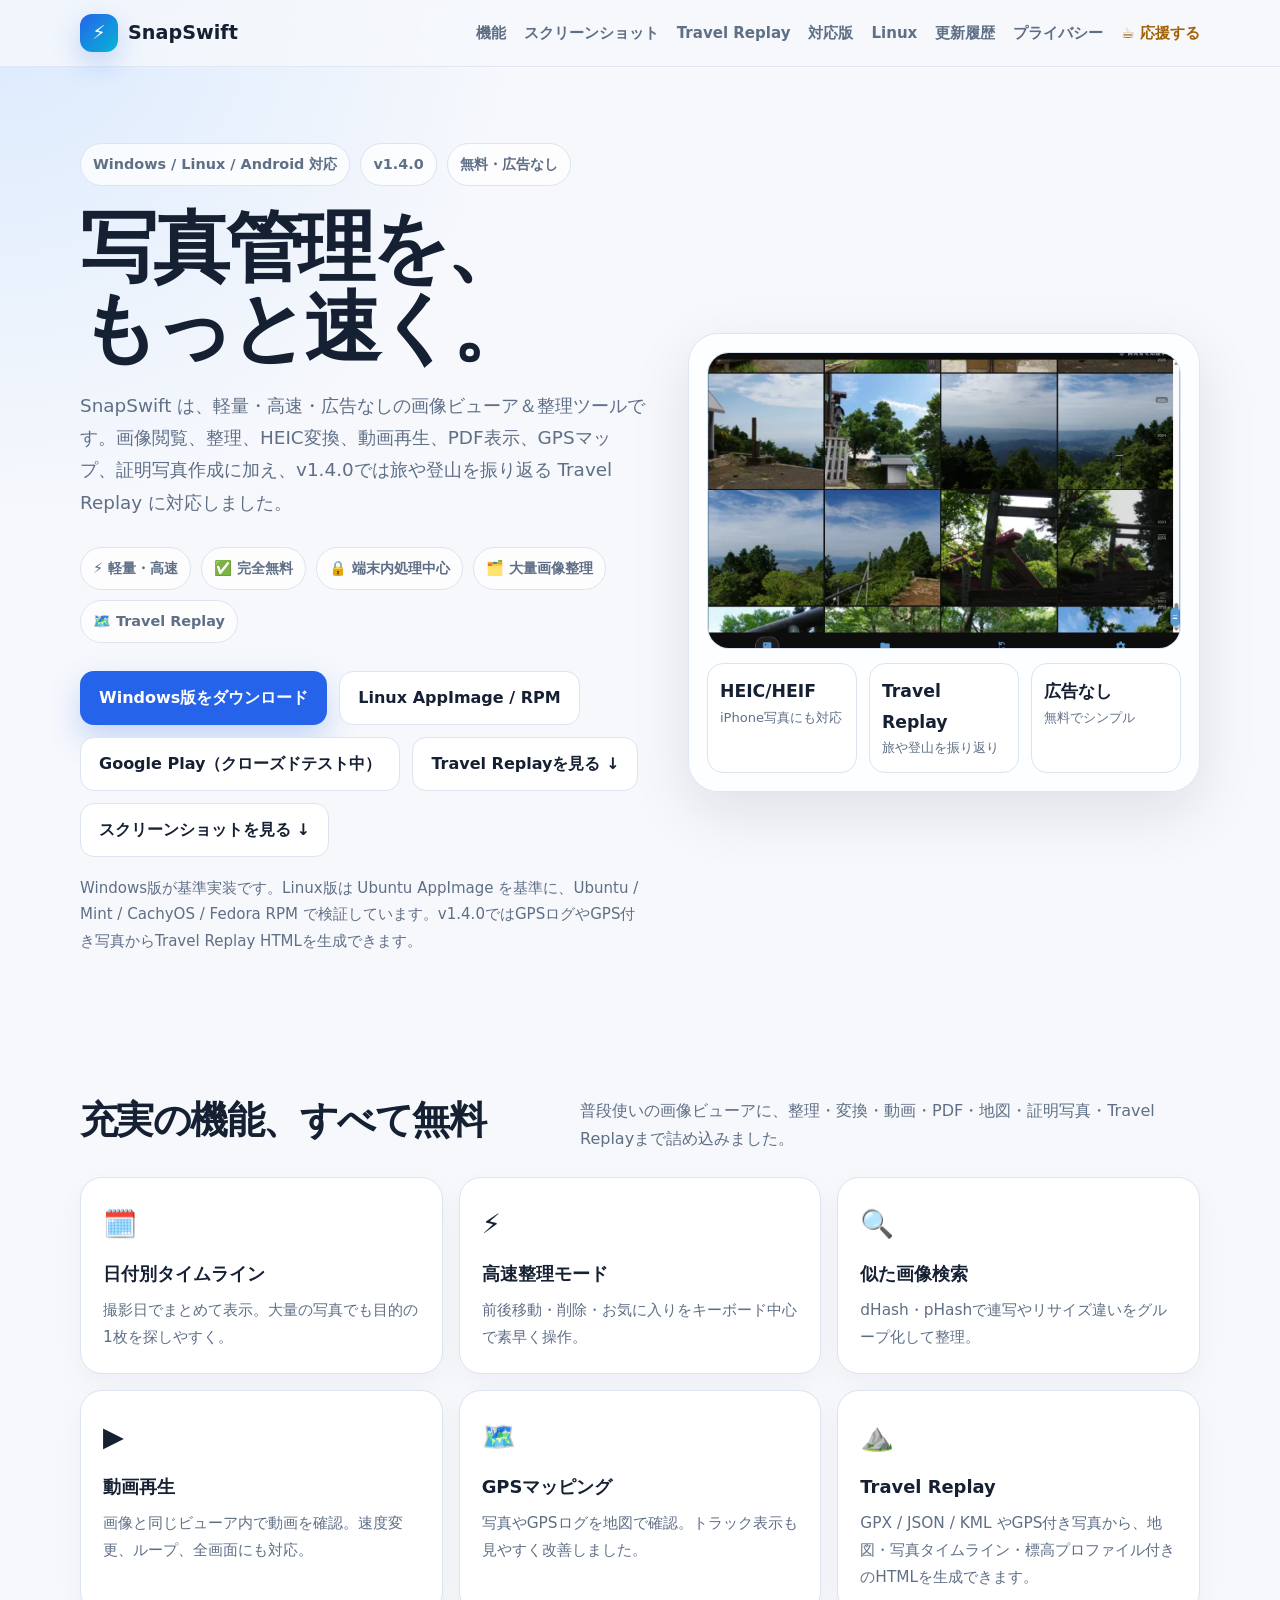
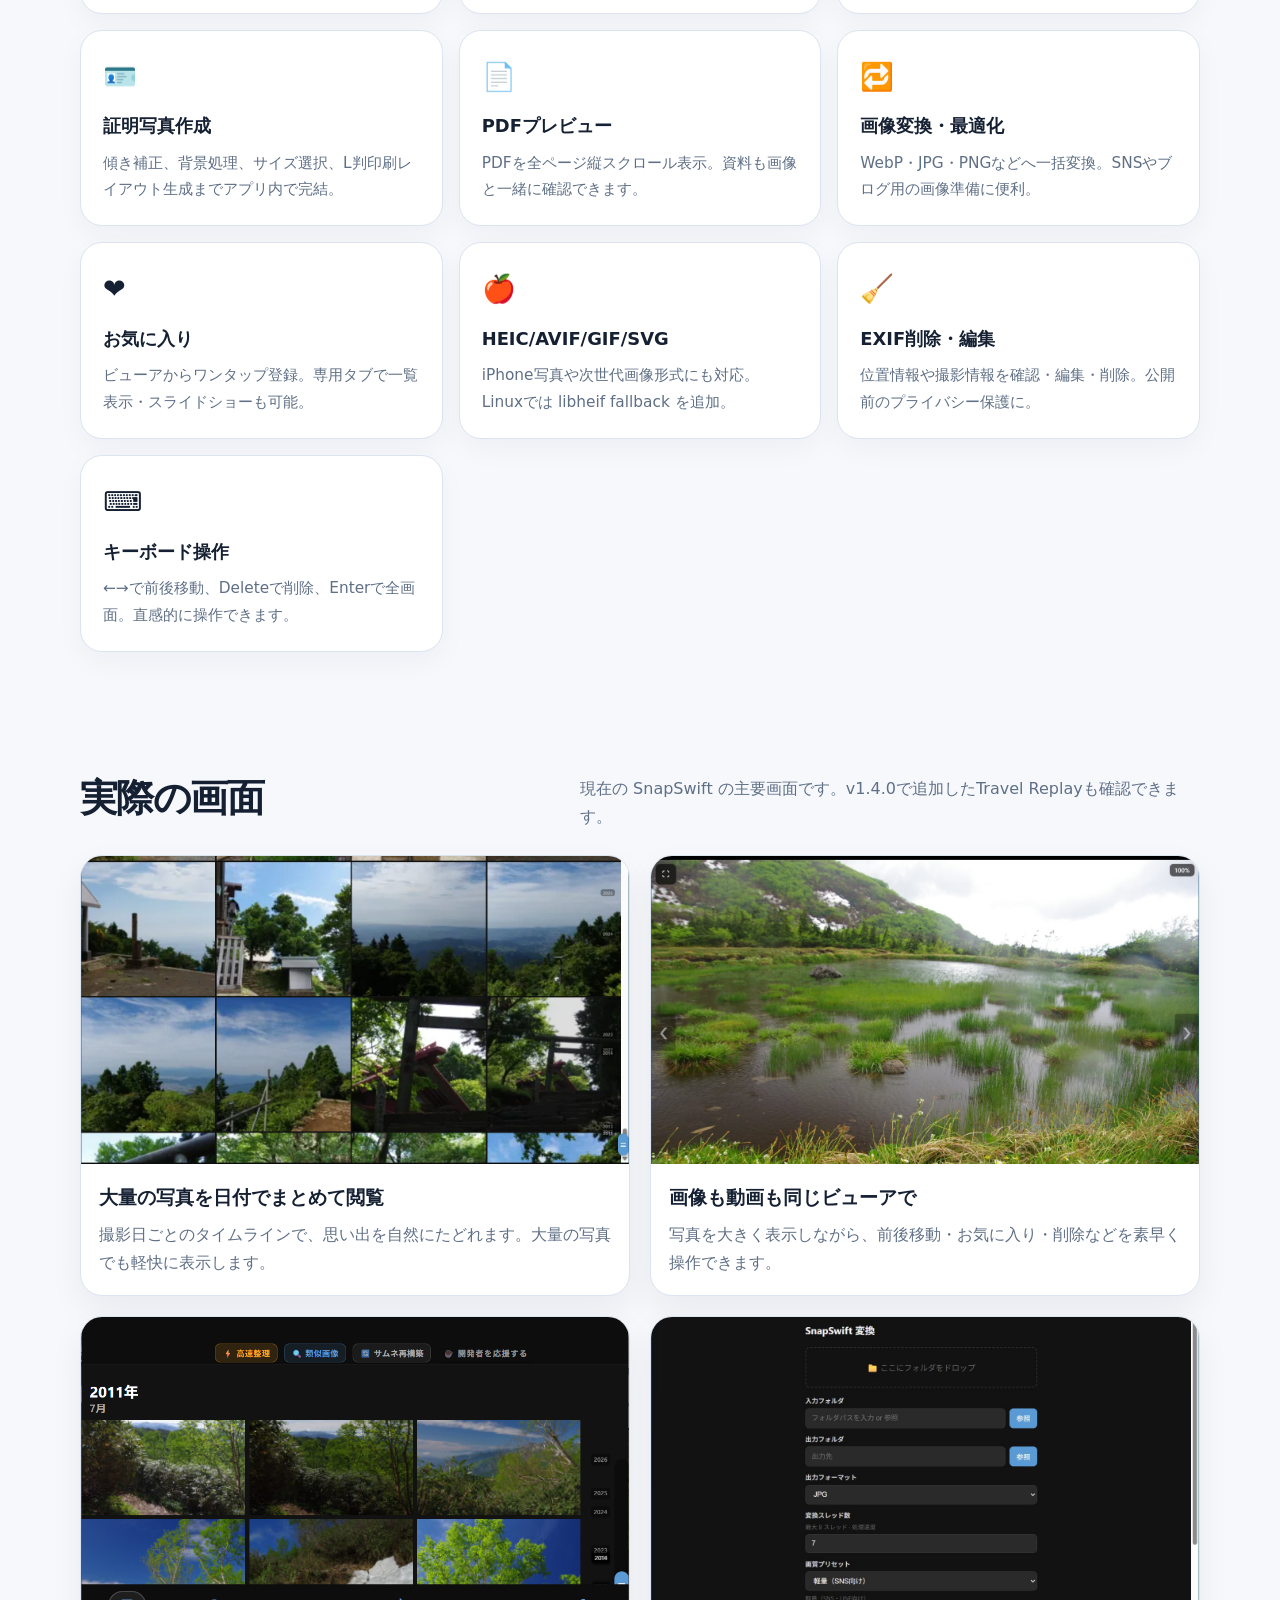
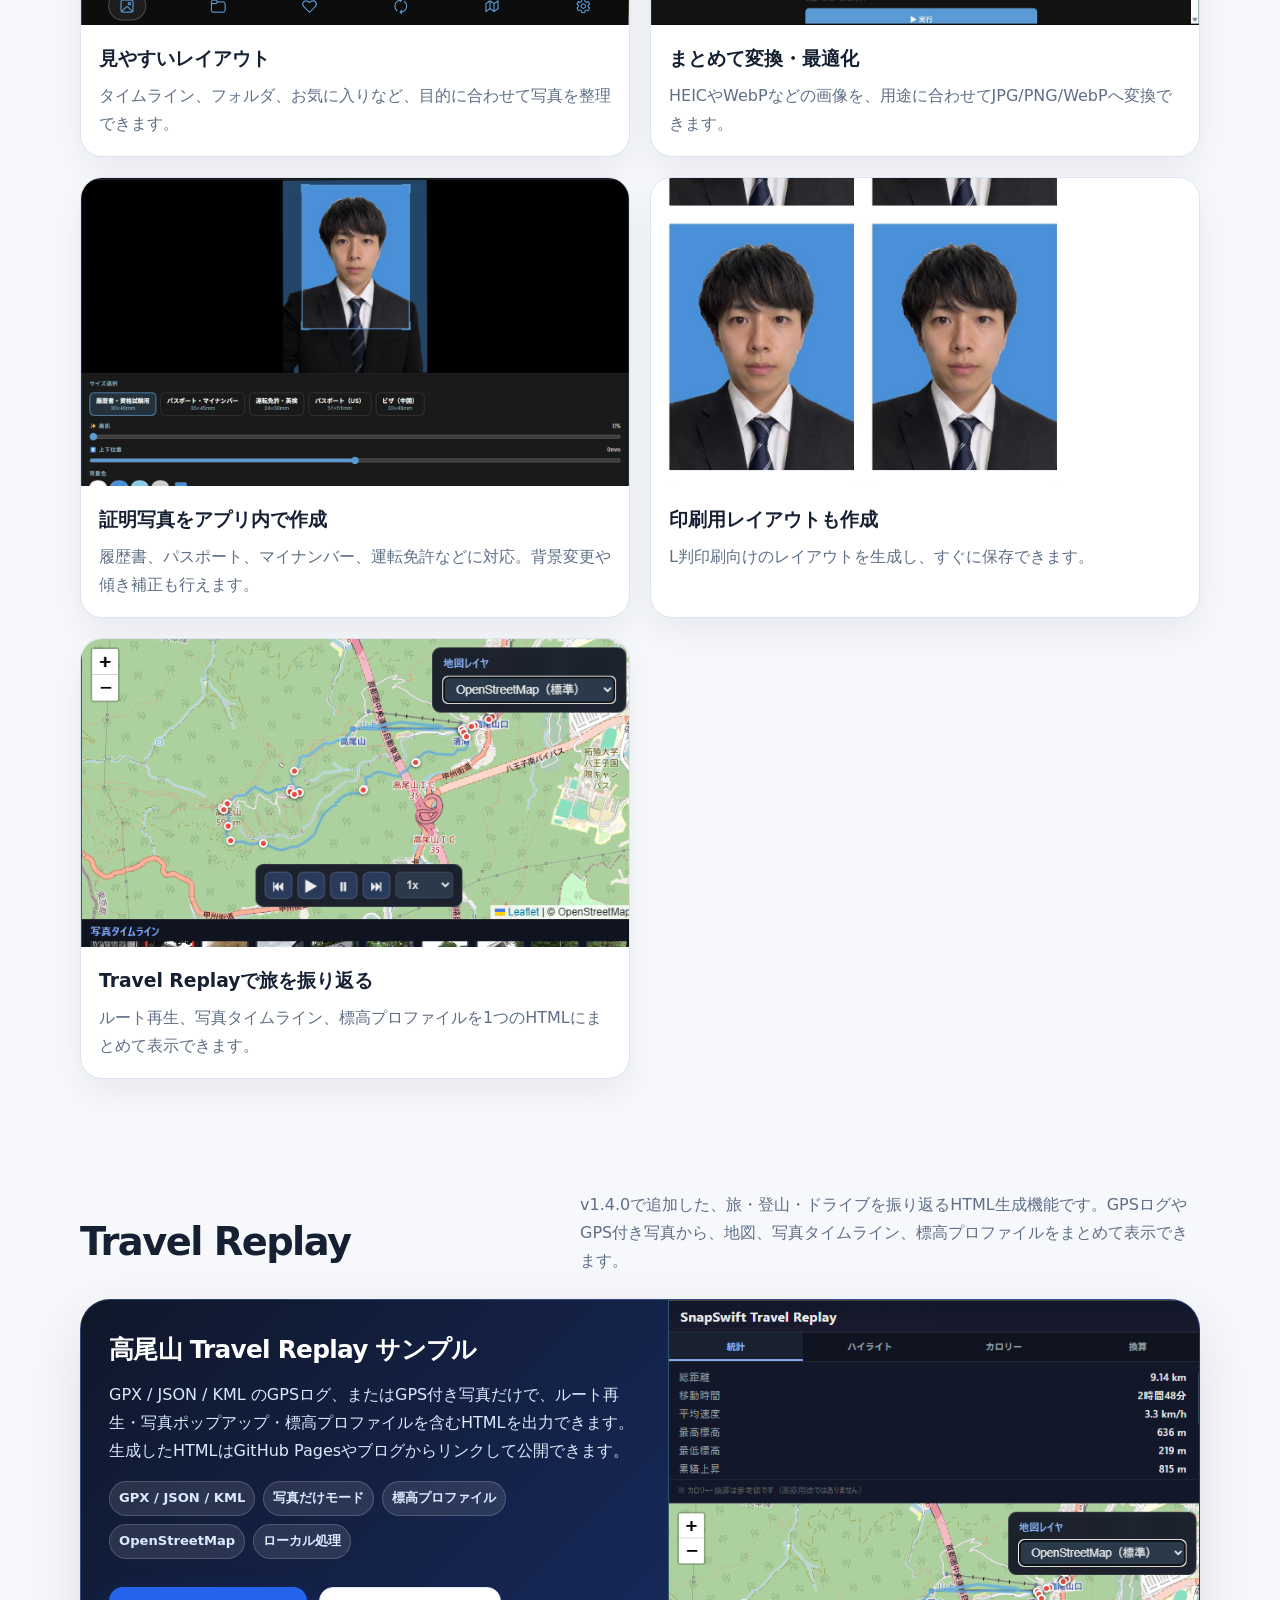
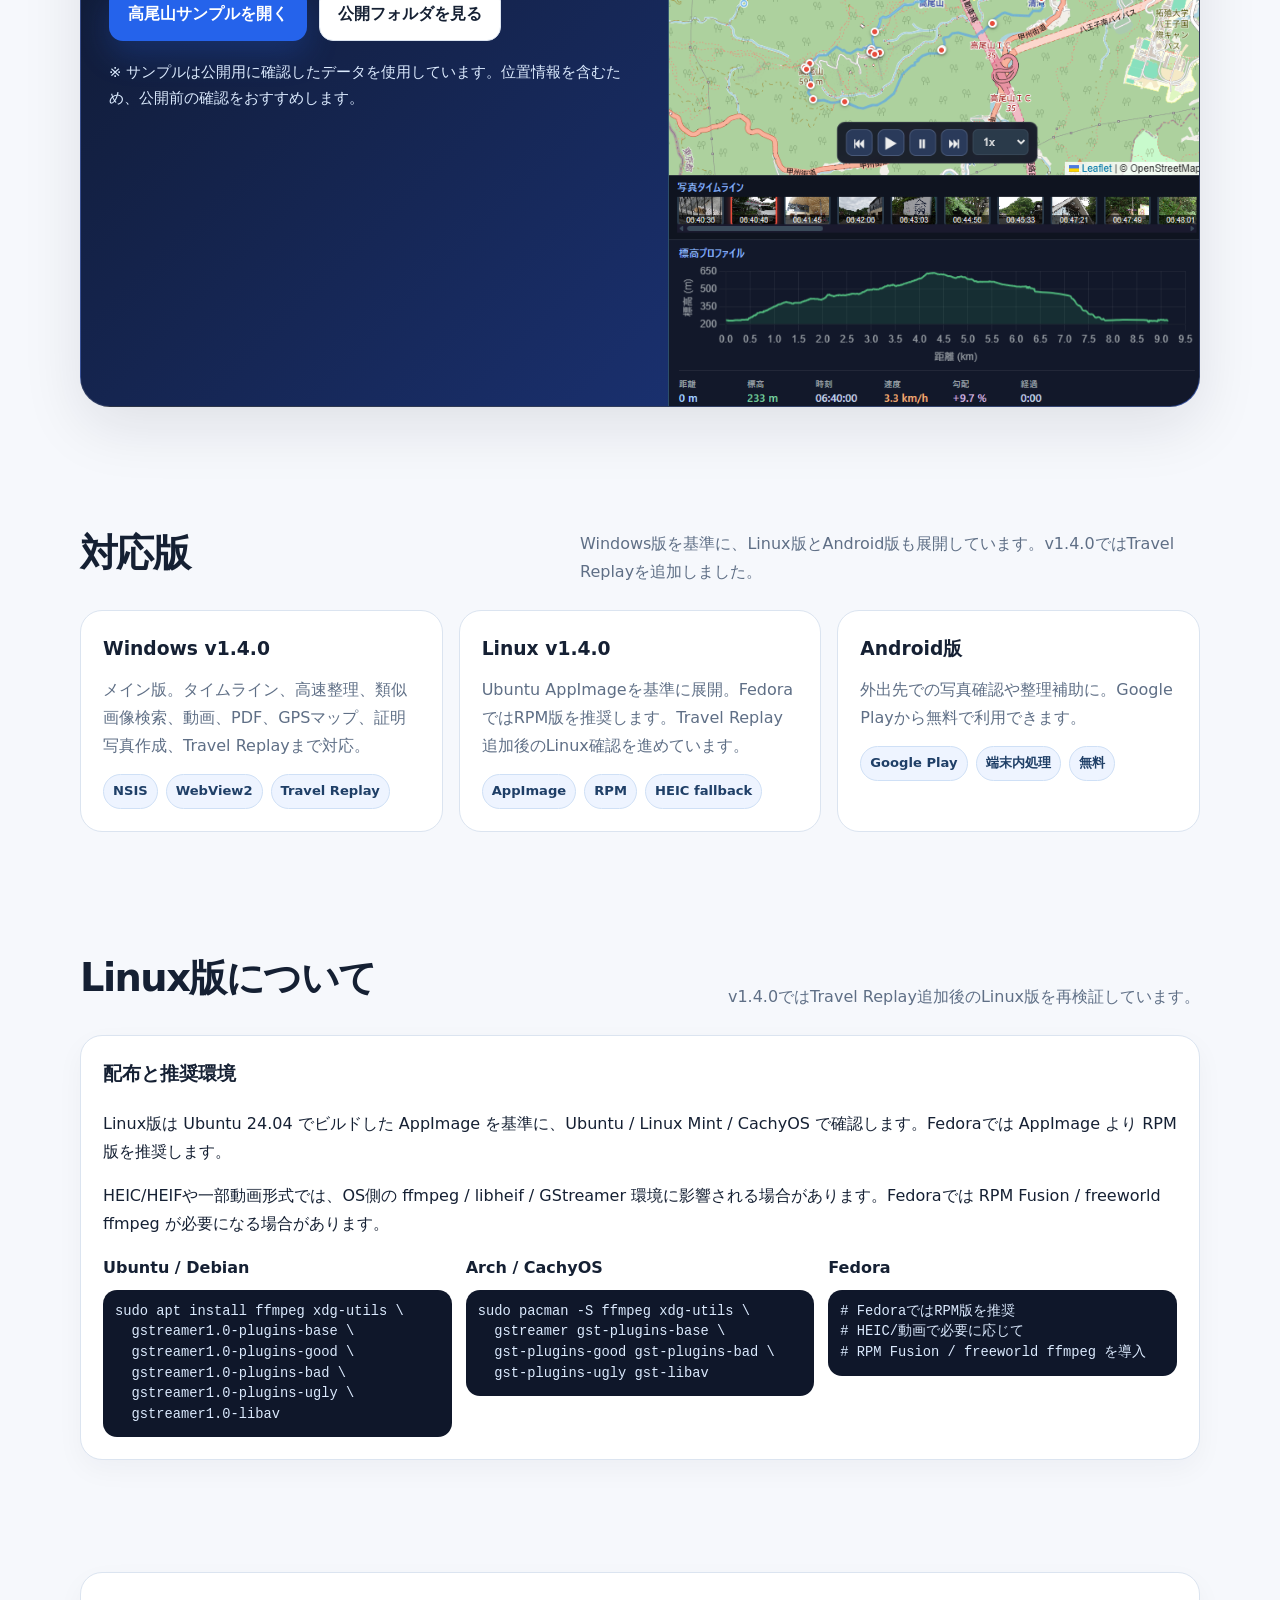
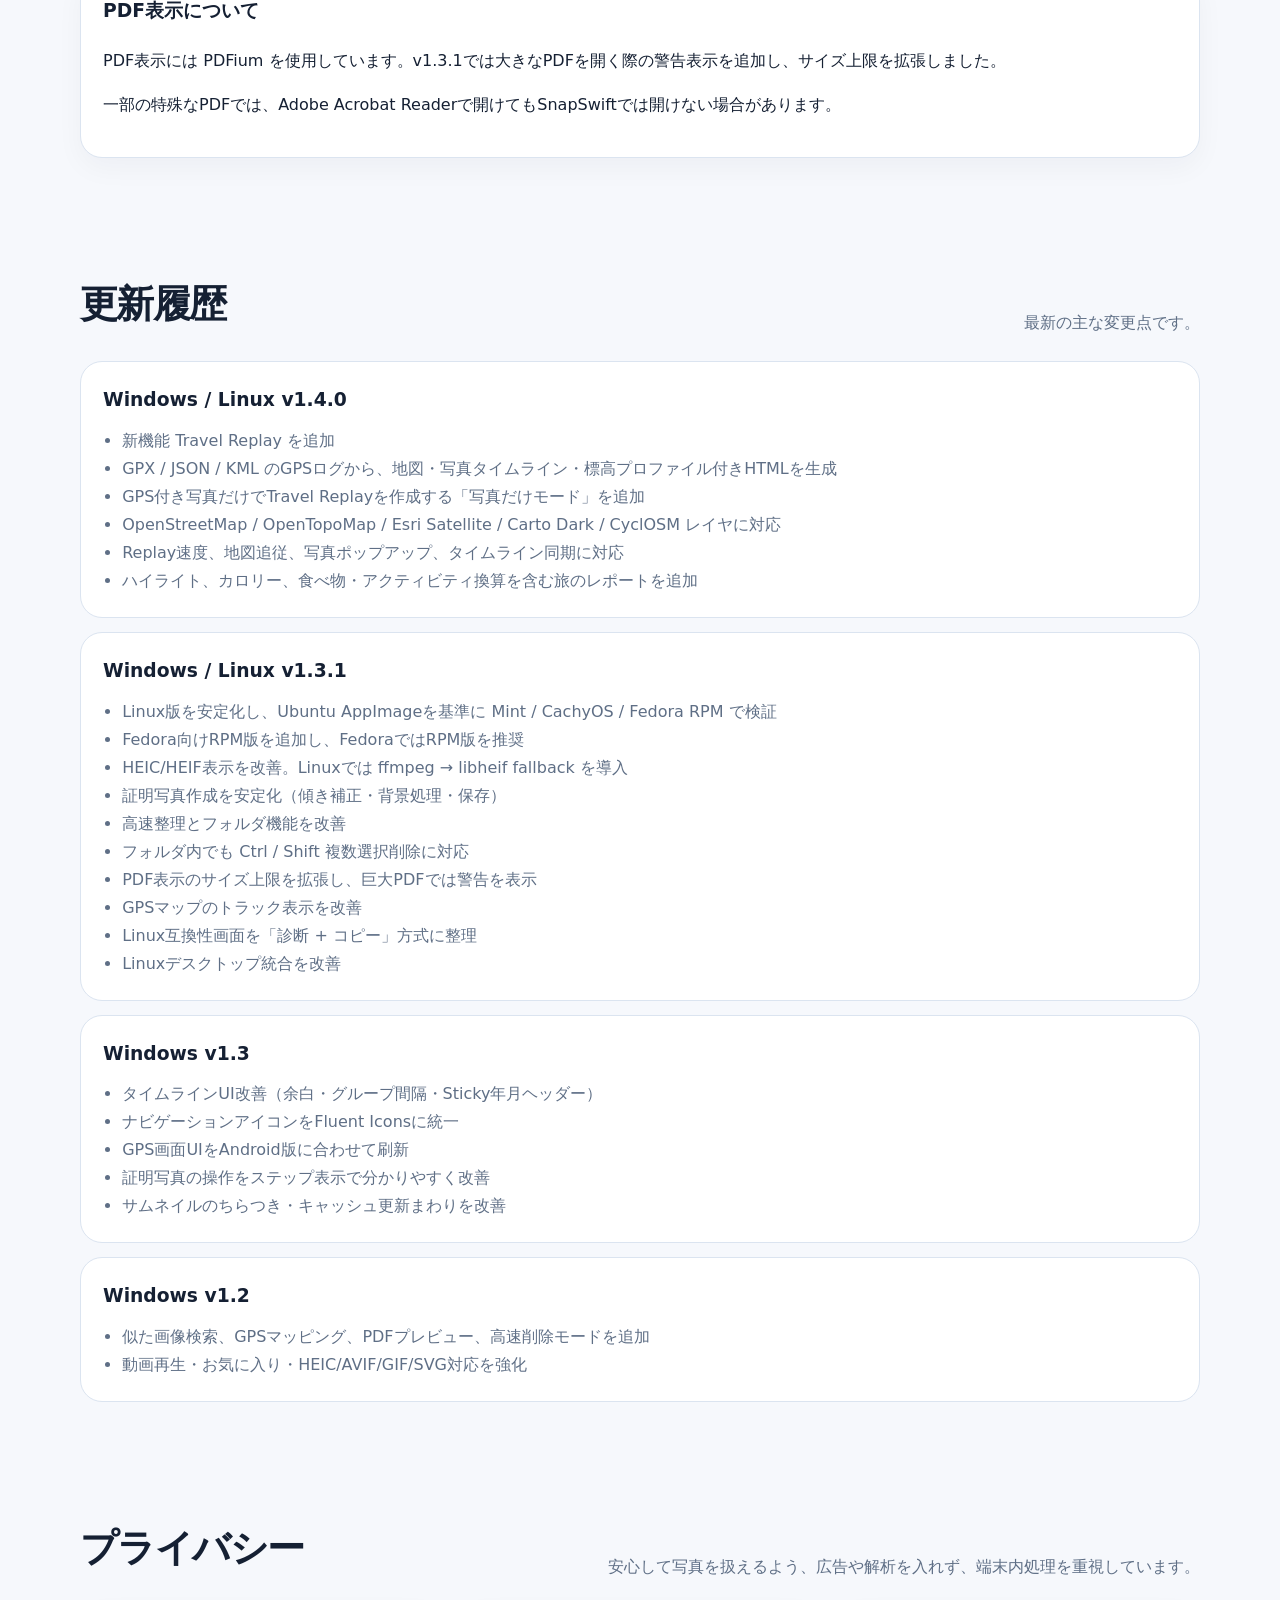
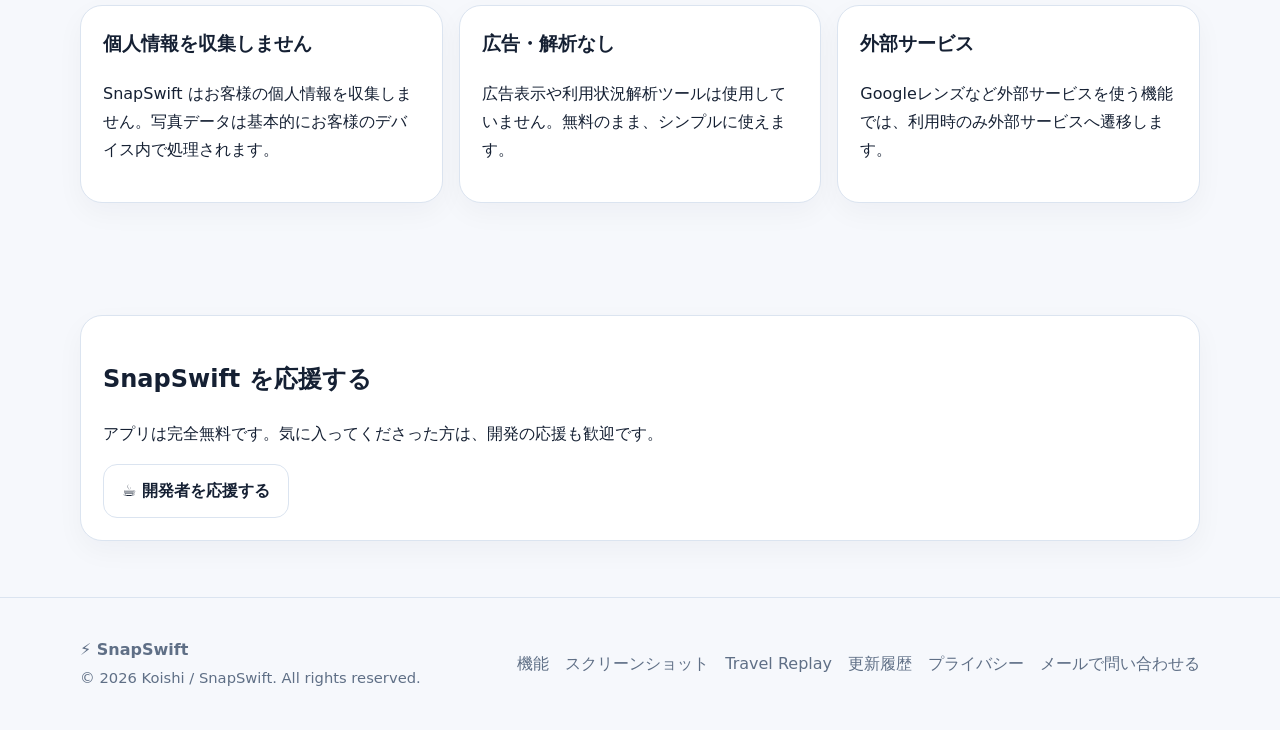
==== index.html @ 8dde64bb "Add files via upload" ====
<!doctype html>
<html lang="ja">
<head>
  <meta charset="utf-8" />
  <meta name="viewport" content="width=device-width, initial-scale=1" />
  <title>SnapSwift - 軽量・高速な画像ビューア＆整理ツール</title>
  <meta name="description" content="SnapSwift は、Windows / Linux / Android に対応した軽量・高速・広告なしの画像ビューア＆整理ツールです。大量写真整理、HEIC/HEIF、動画、PDF、GPSマップ、証明写真作成、Travel Replayに対応。" />
  <meta property="og:title" content="SnapSwift - 軽量・高速な画像ビューア＆整理ツール" />
  <meta property="og:description" content="Windows / Linux / Android 対応。軽量・高速・広告なし。大量写真整理、変換、動画、PDF、GPSマップ、証明写真作成、Travel Replayまで。" />
  <meta property="og:type" content="website" />
  <meta property="og:image" content="https://mttakao599.github.io/SnapSwift-site/ss_timeline.png" />
  <meta name="theme-color" content="#2563eb" />
  <style>
    :root {
      --bg: #f6f8fc;
      --surface: #ffffff;
      --surface-soft: #eef4ff;
      --text: #152033;
      --muted: #5f6f86;
      --line: #dbe4f0;
      --primary: #2563eb;
      --primary-dark: #1d4ed8;
      --accent: #06b6d4;
      --shadow: 0 20px 60px rgba(15, 23, 42, 0.10);
      --radius: 22px;
    }
    * { box-sizing: border-box; }
    html { scroll-behavior: smooth; }
    body {
      margin: 0;
      font-family: system-ui, -apple-system, BlinkMacSystemFont, "Segoe UI", "Noto Sans JP", sans-serif;
      background: radial-gradient(circle at top left, #dbeafe 0, transparent 32rem), var(--bg);
      color: var(--text);
      line-height: 1.75;
    }
    a { color: inherit; text-decoration: none; }
    img { max-width: 100%; display: block; }
    .container { width: min(1120px, calc(100% - 32px)); margin: 0 auto; }
    header {
      position: sticky;
      top: 0;
      z-index: 10;
      backdrop-filter: blur(14px);
      background: rgba(246, 248, 252, 0.82);
      border-bottom: 1px solid rgba(219, 228, 240, 0.8);
    }
    .nav {
      display: flex;
      align-items: center;
      justify-content: space-between;
      gap: 16px;
      padding: 14px 0;
    }
    .brand { display: flex; align-items: center; gap: 10px; font-weight: 800; font-size: 1.2rem; }
    .brand-mark {
      width: 38px; height: 38px; display: grid; place-items: center; border-radius: 12px;
      background: linear-gradient(135deg, var(--primary), var(--accent)); color: #fff;
      box-shadow: 0 10px 28px rgba(37, 99, 235, .25);
    }
    .nav-links { display: flex; align-items: center; gap: 18px; color: var(--muted); font-weight: 650; font-size: .94rem; }
    .nav-links a:hover { color: var(--primary); }
    .support-link { color: #a16207 !important; }
    .hero { padding: 76px 0 48px; }
    .hero-grid { display: grid; grid-template-columns: 1.05fr .95fr; gap: 42px; align-items: center; }
    .badge-row { display: flex; flex-wrap: wrap; gap: 10px; margin-bottom: 22px; }
    .badge {
      display: inline-flex; align-items: center; gap: 7px; padding: 8px 12px; border: 1px solid var(--line);
      border-radius: 999px; background: rgba(255,255,255,.75); color: var(--muted); font-weight: 700; font-size: .9rem;
    }
    h1 { font-size: clamp(2.45rem, 6vw, 5rem); line-height: 1.04; letter-spacing: -0.055em; margin: 0 0 22px; }
    .hero p { font-size: 1.15rem; color: var(--muted); margin: 0 0 28px; }
    .hero-cta { display: flex; flex-wrap: wrap; gap: 12px; margin: 28px 0 18px; }
    .btn {
      display: inline-flex; align-items: center; justify-content: center; gap: 8px; min-height: 46px; padding: 12px 18px;
      border-radius: 14px; font-weight: 800; border: 1px solid transparent; transition: .16s ease;
    }
    .btn-primary { background: var(--primary); color: #fff; box-shadow: 0 14px 32px rgba(37,99,235,.24); }
    .btn-primary:hover { background: var(--primary-dark); transform: translateY(-1px); }
    .btn-secondary { background: #fff; color: var(--text); border-color: var(--line); }
    .btn-secondary:hover { border-color: #b8c5d8; transform: translateY(-1px); }
    .hero-note { font-size: .94rem !important; color: var(--muted); }
    .hero-card {
      background: rgba(255,255,255,.78); border: 1px solid rgba(219,228,240,.9); border-radius: 30px; padding: 18px; box-shadow: var(--shadow);
    }
    .hero-shot { border-radius: 22px; overflow: hidden; background: #dbeafe; border: 1px solid var(--line); }
    .hero-shot img { width: 100%; aspect-ratio: 16 / 10; object-fit: cover; }
    .hero-stats { display: grid; grid-template-columns: repeat(3, 1fr); gap: 12px; margin-top: 14px; }
    .stat { background: #fff; border: 1px solid var(--line); border-radius: 16px; padding: 12px; }
    .stat strong { display: block; font-size: 1.08rem; }
    .stat span { display: block; font-size: .82rem; color: var(--muted); }
    section { padding: 56px 0; }
    .section-title { display: flex; align-items: end; justify-content: space-between; gap: 24px; margin-bottom: 24px; }
    .section-title h2 { font-size: clamp(1.8rem, 3vw, 2.7rem); letter-spacing: -0.04em; margin: 0; }
    .section-title p { max-width: 620px; margin: 0; color: var(--muted); }
    .feature-grid { display: grid; grid-template-columns: repeat(3, 1fr); gap: 16px; }
    .feature-card {
      background: var(--surface); border: 1px solid var(--line); border-radius: var(--radius); padding: 22px; box-shadow: 0 10px 28px rgba(15,23,42,.04);
    }
    .feature-card .icon { font-size: 1.7rem; margin-bottom: 10px; }
    .feature-card h3 { margin: 0 0 8px; font-size: 1.12rem; }
    .feature-card p { margin: 0; color: var(--muted); font-size: .96rem; }
    .screens { display: grid; grid-template-columns: repeat(2, 1fr); gap: 20px; }
    .screen-card { background: #fff; border: 1px solid var(--line); border-radius: var(--radius); overflow: hidden; box-shadow: 0 14px 34px rgba(15,23,42,.06); }
    .screen-card img { aspect-ratio: 16 / 9; object-fit: cover; background: #e5edf8; width: 100%; }
    .screen-body { padding: 18px; }
    .screen-body h3 { margin: 0 0 6px; }
    .screen-body p { margin: 0; color: var(--muted); }
    .travel-highlight {
      background: linear-gradient(135deg, #0f172a, #1e3a8a);
      color: #fff;
      border-radius: 30px;
      overflow: hidden;
      box-shadow: var(--shadow);
      border: 1px solid rgba(255,255,255,.12);
    }
    .travel-highlight-grid { display: grid; grid-template-columns: 1.05fr .95fr; gap: 0; align-items: stretch; }
    .travel-highlight-body { padding: 28px; }
    .travel-highlight h3 { margin: 0 0 10px; font-size: 1.55rem; letter-spacing: -.03em; }
    .travel-highlight p { color: #dbeafe; margin: 0 0 16px; }
    .travel-highlight .pill { color: #dbeafe; background: rgba(255,255,255,.10); border-color: rgba(255,255,255,.18); }
    .travel-highlight-shot img { width: 100%; height: 100%; min-height: 300px; object-fit: cover; }
    .platform-grid { display: grid; grid-template-columns: repeat(3, 1fr); gap: 16px; }
    .platform-card { background: #fff; border: 1px solid var(--line); border-radius: var(--radius); padding: 22px; }
    .platform-card h3 { margin: 0 0 10px; }
    .platform-card p { margin: 0 0 14px; color: var(--muted); }
    .pill-list { display: flex; flex-wrap: wrap; gap: 8px; }
    .pill { font-size: .82rem; font-weight: 750; color: #1f3f67; background: var(--surface-soft); border: 1px solid #cfe0f6; padding: 5px 9px; border-radius: 999px; }
    .linux-note, .privacy-box, .pdf-note {
      background: #fff; border: 1px solid var(--line); border-radius: var(--radius); padding: 22px; box-shadow: 0 10px 28px rgba(15,23,42,.04);
    }
    .linux-note h3, .privacy-box h3, .pdf-note h3 { margin-top: 0; }
    .code-grid { display: grid; grid-template-columns: repeat(3, 1fr); gap: 14px; margin-top: 16px; }
    pre { overflow: auto; margin: 8px 0 0; padding: 12px; border-radius: 14px; background: #0f172a; color: #dbeafe; font-size: .86rem; line-height: 1.5; }
    .timeline { display: grid; gap: 14px; }
    .release { background: #fff; border: 1px solid var(--line); border-radius: var(--radius); padding: 22px; }
    .release h3 { margin: 0 0 10px; }
    .release ul { margin: 0; padding-left: 1.2rem; color: var(--muted); }
    .privacy-grid { display: grid; grid-template-columns: repeat(3, 1fr); gap: 16px; }
    footer { padding: 38px 0; border-top: 1px solid var(--line); color: var(--muted); }
    .footer-inner { display: flex; justify-content: space-between; gap: 20px; align-items: center; flex-wrap: wrap; }
    .footer-links { display: flex; gap: 16px; flex-wrap: wrap; }
    .small { color: var(--muted); font-size: .92rem; }
    @media (max-width: 900px) {
      .hero-grid, .feature-grid, .platform-grid, .code-grid, .privacy-grid { grid-template-columns: 1fr; }
      .screens { grid-template-columns: 1fr; }
      .travel-highlight-grid { grid-template-columns: 1fr; }
      .section-title { display: block; }
      .nav-links { display: none; }
      .hero { padding-top: 48px; }
      .hero-stats { grid-template-columns: 1fr; }
    }
  </style>
</head>
<body>
  <header>
    <div class="container nav">
      <a class="brand" href="#top" aria-label="SnapSwift home"><span class="brand-mark">⚡</span><span>SnapSwift</span></a>
      <nav class="nav-links" aria-label="Main navigation">
        <a href="#features">機能</a>
        <a href="#screenshots">スクリーンショット</a>
        <a href="#travel-replay">Travel Replay</a>
        <a href="#platforms">対応版</a>
        <a href="#linux">Linux</a>
        <a href="#history">更新履歴</a>
        <a href="#privacy">プライバシー</a>
        <a class="support-link" href="https://ko-fi.com/snapswift" target="_blank" rel="noopener">☕ 応援する</a>
      </nav>
    </div>
  </header>

  <main id="top">
    <section class="hero">
      <div class="container hero-grid">
        <div>
          <div class="badge-row">
            <span class="badge">Windows / Linux / Android 対応</span>
            <span class="badge">v1.4.0</span>
            <span class="badge">無料・広告なし</span>
          </div>
          <h1>写真管理を、<br />もっと速く。</h1>
          <p>SnapSwift は、軽量・高速・広告なしの画像ビューア＆整理ツールです。画像閲覧、整理、HEIC変換、動画再生、PDF表示、GPSマップ、証明写真作成に加え、v1.4.0では旅や登山を振り返る Travel Replay に対応しました。</p>
          <div class="badge-row" aria-label="Key features">
            <span class="badge">⚡ 軽量・高速</span>
            <span class="badge">✅ 完全無料</span>
            <span class="badge">🔒 端末内処理中心</span>
            <span class="badge">🗂️ 大量画像整理</span>
            <span class="badge">🗺️ Travel Replay</span>
          </div>
          <div class="hero-cta">
            <a class="btn btn-primary" href="https://github.com/MtTakao599/SnapSwift-site/releases" target="_blank" rel="noopener">Windows版をダウンロード</a>
            <a class="btn btn-secondary" href="https://github.com/MtTakao599/SnapSwift-site/releases" target="_blank" rel="noopener">Linux AppImage / RPM</a>
            <a class="btn btn-secondary" href="https://play.google.com/store/apps/details?id=com.snapswift.android" target="_blank" rel="noopener">Google Play（クローズドテスト中）</a>
            <a class="btn btn-secondary" href="#travel-replay">Travel Replayを見る ↓</a>
            <a class="btn btn-secondary" href="#screenshots">スクリーンショットを見る ↓</a>
          </div>
          <p class="hero-note">Windows版が基準実装です。Linux版は Ubuntu AppImage を基準に、Ubuntu / Mint / CachyOS / Fedora RPM で検証しています。v1.4.0ではGPSログやGPS付き写真からTravel Replay HTMLを生成できます。</p>
        </div>
        <div class="hero-card">
          <div class="hero-shot"><img src="https://mttakao599.github.io/SnapSwift-site/ss_timeline.png" alt="SnapSwift タイムライン画面" /></div>
          <div class="hero-stats">
            <div class="stat"><strong>HEIC/HEIF</strong><span>iPhone写真にも対応</span></div>
            <div class="stat"><strong>Travel Replay</strong><span>旅や登山を振り返り</span></div>
            <div class="stat"><strong>広告なし</strong><span>無料でシンプル</span></div>
          </div>
        </div>
      </div>
    </section>

    <section id="features">
      <div class="container">
        <div class="section-title">
          <h2>充実の機能、すべて無料</h2>
          <p>普段使いの画像ビューアに、整理・変換・動画・PDF・地図・証明写真・Travel Replayまで詰め込みました。</p>
        </div>
        <div class="feature-grid">
          <article class="feature-card"><div class="icon">🗓️</div><h3>日付別タイムライン</h3><p>撮影日でまとめて表示。大量の写真でも目的の1枚を探しやすく。</p></article>
          <article class="feature-card"><div class="icon">⚡</div><h3>高速整理モード</h3><p>前後移動・削除・お気に入りをキーボード中心で素早く操作。</p></article>
          <article class="feature-card"><div class="icon">🔍</div><h3>似た画像検索</h3><p>dHash・pHashで連写やリサイズ違いをグループ化して整理。</p></article>
          <article class="feature-card"><div class="icon">▶️</div><h3>動画再生</h3><p>画像と同じビューア内で動画を確認。速度変更、ループ、全画面にも対応。</p></article>
                    <article class="feature-card"><div class="icon">🗺️</div><h3>GPSマッピング</h3><p>写真やGPSログを地図で確認。トラック表示も見やすく改善しました。</p></article>
          <article class="feature-card"><div class="icon">⛰️</div><h3>Travel Replay</h3><p>GPX / JSON / KML やGPS付き写真から、地図・写真タイムライン・標高プロファイル付きのHTMLを生成できます。</p></article>
          <article class="feature-card"><div class="icon">🪪</div><h3>証明写真作成</h3><p>傾き補正、背景処理、サイズ選択、L判印刷レイアウト生成までアプリ内で完結。</p></article>
          <article class="feature-card"><div class="icon">📄</div><h3>PDFプレビュー</h3><p>PDFを全ページ縦スクロール表示。資料も画像と一緒に確認できます。</p></article>
          <article class="feature-card"><div class="icon">🔁</div><h3>画像変換・最適化</h3><p>WebP・JPG・PNGなどへ一括変換。SNSやブログ用の画像準備に便利。</p></article>
          <article class="feature-card"><div class="icon">❤️</div><h3>お気に入り</h3><p>ビューアからワンタップ登録。専用タブで一覧表示・スライドショーも可能。</p></article>
          <article class="feature-card"><div class="icon">🍎</div><h3>HEIC/AVIF/GIF/SVG</h3><p>iPhone写真や次世代画像形式にも対応。Linuxでは libheif fallback を追加。</p></article>
          <article class="feature-card"><div class="icon">🧹</div><h3>EXIF削除・編集</h3><p>位置情報や撮影情報を確認・編集・削除。公開前のプライバシー保護に。</p></article>
          <article class="feature-card"><div class="icon">⌨️</div><h3>キーボード操作</h3><p>←→で前後移動、Deleteで削除、Enterで全画面。直感的に操作できます。</p></article>
        </div>
      </div>
    </section>

    <section id="screenshots">
      <div class="container">
        <div class="section-title">
          <h2>実際の画面</h2>
          <p>現在の SnapSwift の主要画面です。v1.4.0で追加したTravel Replayも確認できます。</p>
        </div>
        <div class="screens">
          <article class="screen-card"><img src="https://mttakao599.github.io/SnapSwift-site/ss_timeline.png" alt="タイムライン画面" /><div class="screen-body"><h3>大量の写真を日付でまとめて閲覧</h3><p>撮影日ごとのタイムラインで、思い出を自然にたどれます。大量の写真でも軽快に表示します。</p></div></article>
          <article class="screen-card"><img src="https://mttakao599.github.io/SnapSwift-site/ss_viewer.png" alt="ビューア画面" /><div class="screen-body"><h3>画像も動画も同じビューアで</h3><p>写真を大きく表示しながら、前後移動・お気に入り・削除などを素早く操作できます。</p></div></article>
          <article class="screen-card"><img src="https://mttakao599.github.io/SnapSwift-site/ss_menu.png" alt="レイアウト画面" /><div class="screen-body"><h3>見やすいレイアウト</h3><p>タイムライン、フォルダ、お気に入りなど、目的に合わせて写真を整理できます。</p></div></article>
          <article class="screen-card"><img src="https://mttakao599.github.io/SnapSwift-site/ss_convert.png" alt="画像変換画面" /><div class="screen-body"><h3>まとめて変換・最適化</h3><p>HEICやWebPなどの画像を、用途に合わせてJPG/PNG/WebPへ変換できます。</p></div></article>
          <article class="screen-card"><img src="https://mttakao599.github.io/SnapSwift-site/ss_idphoto.png" alt="証明写真作成画面" /><div class="screen-body"><h3>証明写真をアプリ内で作成</h3><p>履歴書、パスポート、マイナンバー、運転免許などに対応。背景変更や傾き補正も行えます。</p></div></article>
          <article class="screen-card"><img src="https://mttakao599.github.io/SnapSwift-site/ss_layout.png" alt="証明写真完成画面" /><div class="screen-body"><h3>印刷用レイアウトも作成</h3><p>L判印刷向けのレイアウトを生成し、すぐに保存できます。</p></div></article>
          <article class="screen-card"><img src="https://mttakao599.github.io/SnapSwift-site/travel/takao-20260605/FC2Takao20260605.png" alt="Travel Replay画面" /><div class="screen-body"><h3>Travel Replayで旅を振り返る</h3><p>ルート再生、写真タイムライン、標高プロファイルを1つのHTMLにまとめて表示できます。</p></div></article>
        </div>
      </div>
    </section>



    <section id="travel-replay">
      <div class="container">
        <div class="section-title">
          <h2>Travel Replay</h2>
          <p>v1.4.0で追加した、旅・登山・ドライブを振り返るHTML生成機能です。GPSログやGPS付き写真から、地図、写真タイムライン、標高プロファイルをまとめて表示できます。</p>
        </div>
        <div class="travel-highlight">
          <div class="travel-highlight-grid">
            <div class="travel-highlight-body">
              <h3>高尾山 Travel Replay サンプル</h3>
              <p>GPX / JSON / KML のGPSログ、またはGPS付き写真だけで、ルート再生・写真ポップアップ・標高プロファイルを含むHTMLを出力できます。生成したHTMLはGitHub Pagesやブログからリンクして公開できます。</p>
              <div class="pill-list">
                <span class="pill">GPX / JSON / KML</span>
                <span class="pill">写真だけモード</span>
                <span class="pill">標高プロファイル</span>
                <span class="pill">OpenStreetMap</span>
                <span class="pill">ローカル処理</span>
              </div>
              <div class="hero-cta">
                <a class="btn btn-primary" href="https://mttakao599.github.io/SnapSwift-site/travel/takao-20260605/takao_travel_replay.html" target="_blank" rel="noopener">高尾山サンプルを開く</a>
                <a class="btn btn-secondary" href="https://mttakao599.github.io/SnapSwift-site/travel/takao-20260605/" target="_blank" rel="noopener">公開フォルダを見る</a>
              </div>
              <p class="small">※ サンプルは公開用に確認したデータを使用しています。位置情報を含むため、公開前の確認をおすすめします。</p>
            </div>
            <a class="travel-highlight-shot" href="https://mttakao599.github.io/SnapSwift-site/travel/takao-20260605/takao_travel_replay.html" target="_blank" rel="noopener" aria-label="高尾山 Travel Replay サンプルを開く">
              <img src="https://mttakao599.github.io/SnapSwift-site/travel/takao-20260605/FC2Takao20260605.png" alt="SnapSwift Travel Replay 高尾山サンプル" />
            </a>
          </div>
        </div>
      </div>
    </section>

    <section id="platforms">
      <div class="container">
        <div class="section-title">
          <h2>対応版</h2>
          <p>Windows版を基準に、Linux版とAndroid版も展開しています。v1.4.0ではTravel Replayを追加しました。</p>
        </div>
        <div class="platform-grid">
          <article class="platform-card">
            <h3>Windows v1.4.0</h3>
            <p>メイン版。タイムライン、高速整理、類似画像検索、動画、PDF、GPSマップ、証明写真作成、Travel Replayまで対応。</p>
            <div class="pill-list"><span class="pill">NSIS</span><span class="pill">WebView2</span><span class="pill">Travel Replay</span></div>
          </article>
          <article class="platform-card">
            <h3>Linux v1.4.0</h3>
            <p>Ubuntu AppImageを基準に展開。FedoraではRPM版を推奨します。Travel Replay追加後のLinux確認を進めています。</p>
            <div class="pill-list"><span class="pill">AppImage</span><span class="pill">RPM</span><span class="pill">HEIC fallback</span></div>
          </article>
          <article class="platform-card">
            <h3>Android版</h3>
            <p>外出先での写真確認や整理補助に。Google Playから無料で利用できます。</p>
            <div class="pill-list"><span class="pill">Google Play</span><span class="pill">端末内処理</span><span class="pill">無料</span></div>
          </article>
        </div>
      </div>
    </section>

    <section id="linux">
      <div class="container">
        <div class="section-title">
          <h2>Linux版について</h2>
          <p>v1.4.0ではTravel Replay追加後のLinux版を再検証しています。</p>
        </div>
        <div class="linux-note">
          <h3>配布と推奨環境</h3>
          <p>Linux版は Ubuntu 24.04 でビルドした AppImage を基準に、Ubuntu / Linux Mint / CachyOS で確認します。Fedoraでは AppImage より RPM版を推奨します。</p>
          <p>HEIC/HEIFや一部動画形式では、OS側の ffmpeg / libheif / GStreamer 環境に影響される場合があります。Fedoraでは RPM Fusion / freeworld ffmpeg が必要になる場合があります。</p>
          <div class="code-grid">
            <div><strong>Ubuntu / Debian</strong><pre>sudo apt install ffmpeg xdg-utils \
  gstreamer1.0-plugins-base \
  gstreamer1.0-plugins-good \
  gstreamer1.0-plugins-bad \
  gstreamer1.0-plugins-ugly \
  gstreamer1.0-libav</pre></div>
            <div><strong>Arch / CachyOS</strong><pre>sudo pacman -S ffmpeg xdg-utils \
  gstreamer gst-plugins-base \
  gst-plugins-good gst-plugins-bad \
  gst-plugins-ugly gst-libav</pre></div>
            <div><strong>Fedora</strong><pre># FedoraではRPM版を推奨
# HEIC/動画で必要に応じて
# RPM Fusion / freeworld ffmpeg を導入</pre></div>
          </div>
        </div>
      </div>
    </section>

    <section id="pdf-note">
      <div class="container">
        <div class="pdf-note">
          <h3>PDF表示について</h3>
          <p>PDF表示には PDFium を使用しています。v1.3.1では大きなPDFを開く際の警告表示を追加し、サイズ上限を拡張しました。</p>
          <p>一部の特殊なPDFでは、Adobe Acrobat Readerで開けてもSnapSwiftでは開けない場合があります。</p>
        </div>
      </div>
    </section>

    <section id="history">
      <div class="container">
        <div class="section-title">
          <h2>更新履歴</h2>
          <p>最新の主な変更点です。</p>
        </div>
        <div class="timeline">
          <article class="release">
            <h3>Windows / Linux v1.4.0</h3>
            <ul>
              <li>新機能 Travel Replay を追加</li>
              <li>GPX / JSON / KML のGPSログから、地図・写真タイムライン・標高プロファイル付きHTMLを生成</li>
              <li>GPS付き写真だけでTravel Replayを作成する「写真だけモード」を追加</li>
              <li>OpenStreetMap / OpenTopoMap / Esri Satellite / Carto Dark / CyclOSM レイヤに対応</li>
              <li>Replay速度、地図追従、写真ポップアップ、タイムライン同期に対応</li>
              <li>ハイライト、カロリー、食べ物・アクティビティ換算を含む旅のレポートを追加</li>
            </ul>
          </article>
          <article class="release">
            <h3>Windows / Linux v1.3.1</h3>
            <ul>
              <li>Linux版を安定化し、Ubuntu AppImageを基準に Mint / CachyOS / Fedora RPM で検証</li>
              <li>Fedora向けRPM版を追加し、FedoraではRPM版を推奨</li>
              <li>HEIC/HEIF表示を改善。Linuxでは ffmpeg → libheif fallback を導入</li>
              <li>証明写真作成を安定化（傾き補正・背景処理・保存）</li>
              <li>高速整理とフォルダ機能を改善</li>
              <li>フォルダ内でも Ctrl / Shift 複数選択削除に対応</li>
              <li>PDF表示のサイズ上限を拡張し、巨大PDFでは警告を表示</li>
              <li>GPSマップのトラック表示を改善</li>
              <li>Linux互換性画面を「診断 + コピー」方式に整理</li>
              <li>Linuxデスクトップ統合を改善</li>
            </ul>
          </article>
          <article class="release">
            <h3>Windows v1.3</h3>
            <ul>
              <li>タイムラインUI改善（余白・グループ間隔・Sticky年月ヘッダー）</li>
              <li>ナビゲーションアイコンをFluent Iconsに統一</li>
              <li>GPS画面UIをAndroid版に合わせて刷新</li>
              <li>証明写真の操作をステップ表示で分かりやすく改善</li>
              <li>サムネイルのちらつき・キャッシュ更新まわりを改善</li>
            </ul>
          </article>
          <article class="release">
            <h3>Windows v1.2</h3>
            <ul>
              <li>似た画像検索、GPSマッピング、PDFプレビュー、高速削除モードを追加</li>
              <li>動画再生・お気に入り・HEIC/AVIF/GIF/SVG対応を強化</li>
            </ul>
          </article>
        </div>
      </div>
    </section>

    <section id="privacy">
      <div class="container">
        <div class="section-title">
          <h2>プライバシー</h2>
          <p>安心して写真を扱えるよう、広告や解析を入れず、端末内処理を重視しています。</p>
        </div>
        <div class="privacy-grid">
          <article class="privacy-box"><h3>個人情報を収集しません</h3><p>SnapSwift はお客様の個人情報を収集しません。写真データは基本的にお客様のデバイス内で処理されます。</p></article>
          <article class="privacy-box"><h3>広告・解析なし</h3><p>広告表示や利用状況解析ツールは使用していません。無料のまま、シンプルに使えます。</p></article>
          <article class="privacy-box"><h3>外部サービス</h3><p>Googleレンズなど外部サービスを使う機能では、利用時のみ外部サービスへ遷移します。</p></article>
        </div>
      </div>
    </section>

    <section id="support">
      <div class="container">
        <div class="linux-note">
          <h2>SnapSwift を応援する</h2>
          <p>アプリは完全無料です。気に入ってくださった方は、開発の応援も歓迎です。</p>
          <a class="btn btn-secondary" href="https://ko-fi.com/snapswift" target="_blank" rel="noopener">☕ 開発者を応援する</a>
        </div>
      </div>
    </section>
  </main>

  <footer>
    <div class="container footer-inner">
      <div><strong>⚡ SnapSwift</strong><br /><span class="small">© 2026 Koishi / SnapSwift. All rights reserved.</span></div>
      <div class="footer-links">
        <a href="#features">機能</a>
        <a href="#screenshots">スクリーンショット</a>
        <a href="#travel-replay">Travel Replay</a>
        <a href="#history">更新履歴</a>
        <a href="#privacy">プライバシー</a>
        <a href="mailto:snapswift.app@gmail.com">メールで問い合わせる</a>
      </div>
    </div>
  </footer>
</body>
</html>
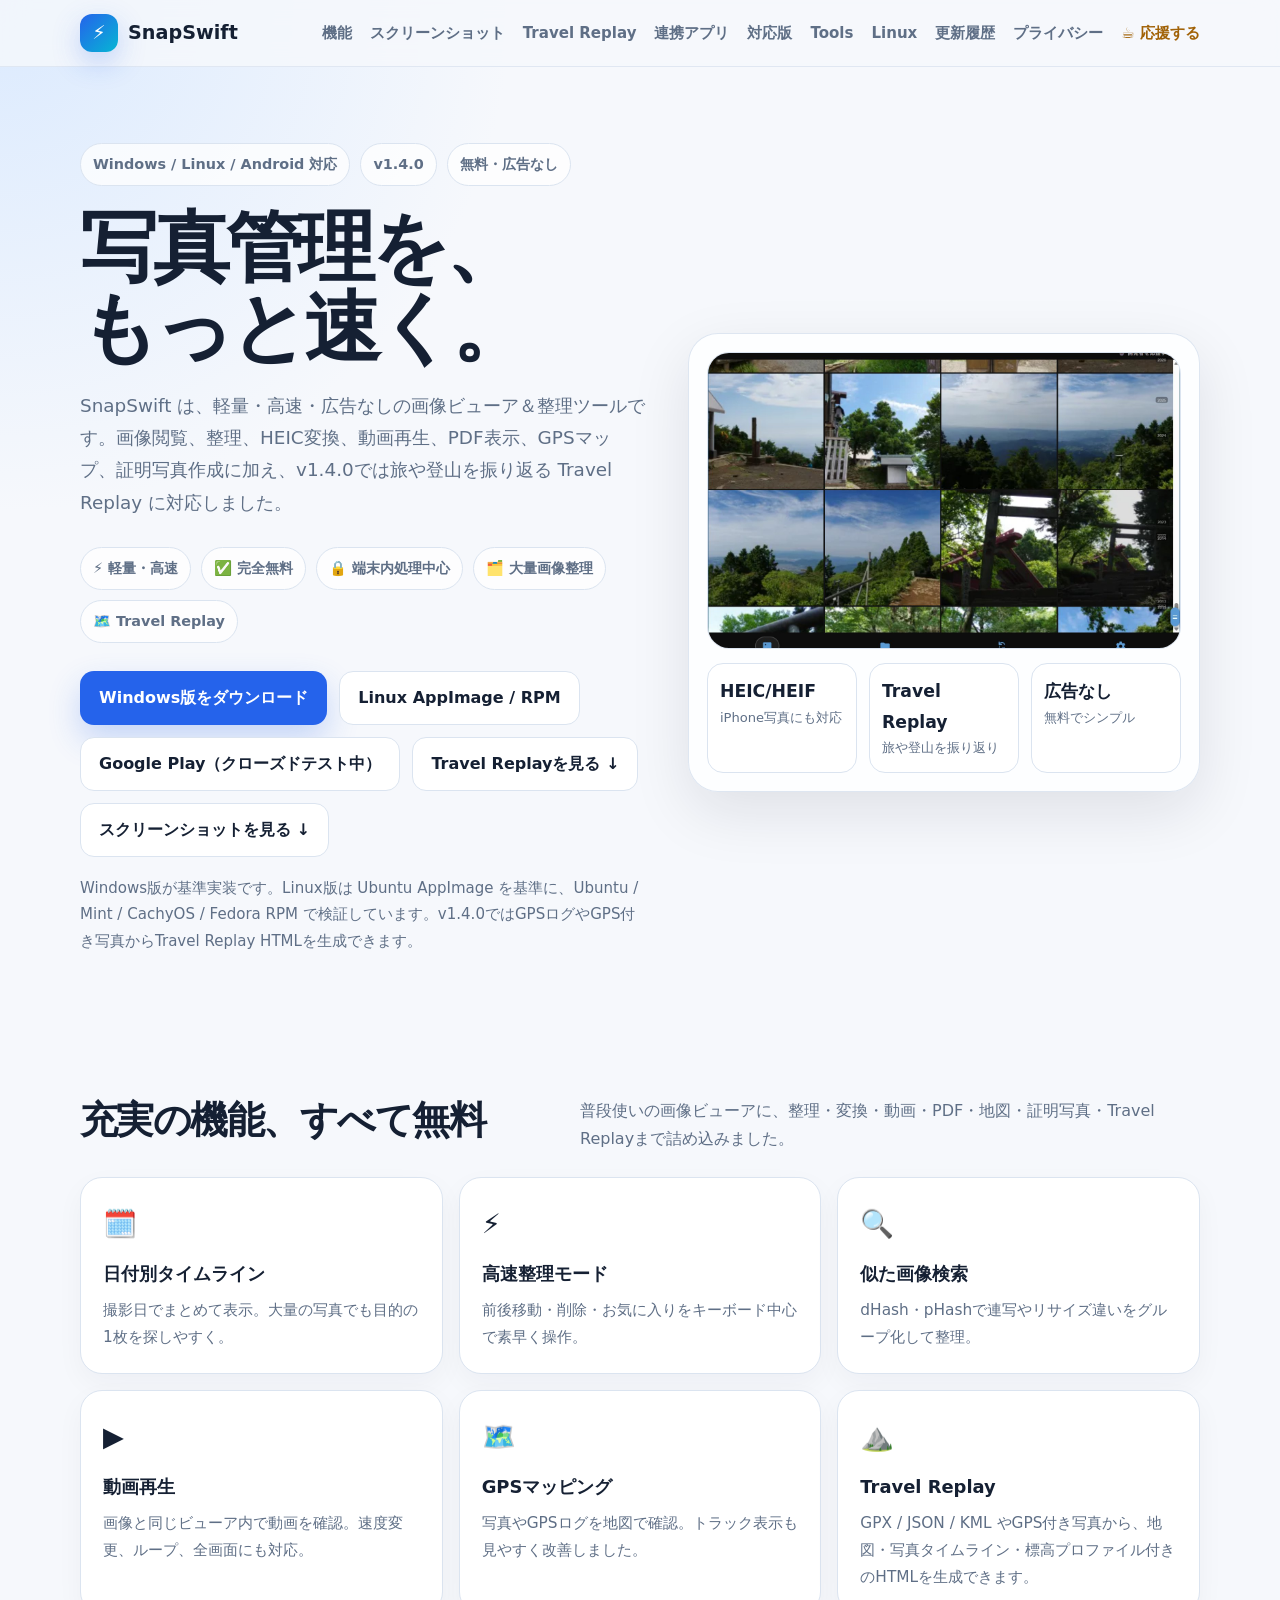
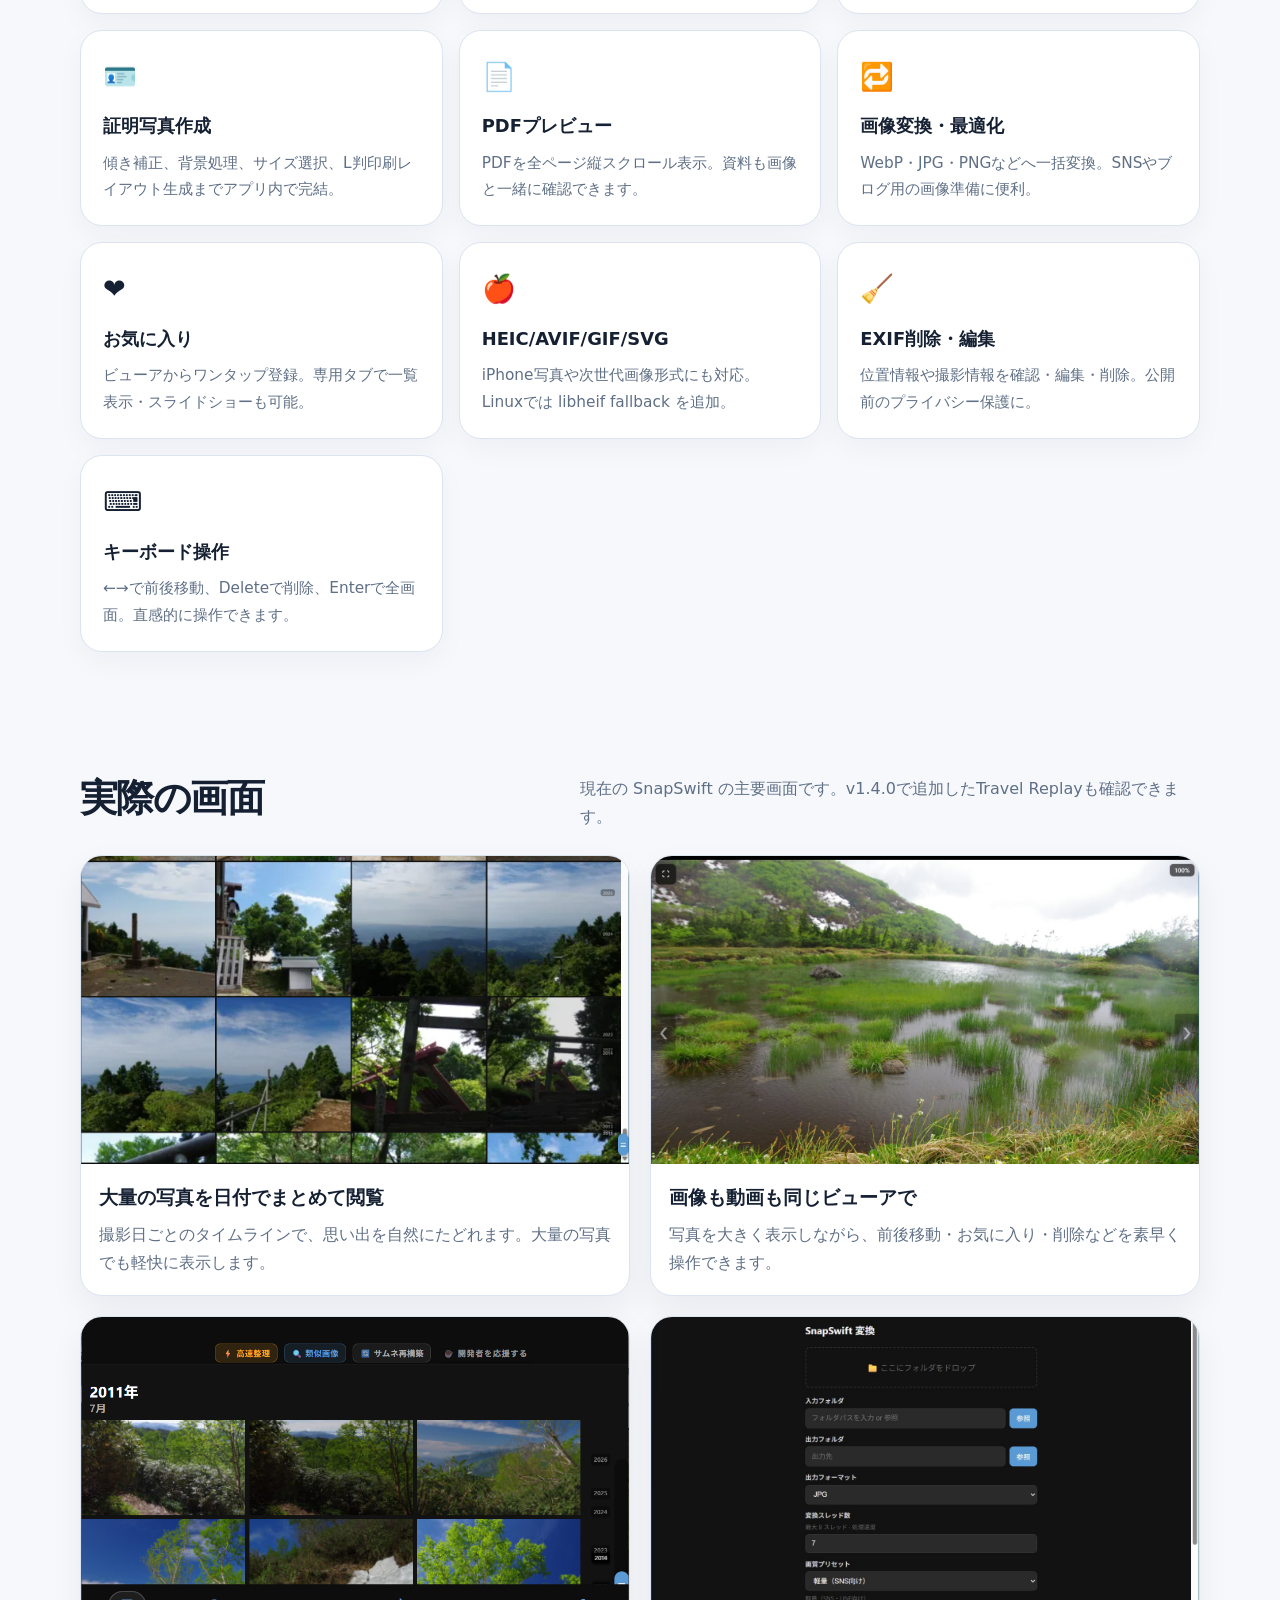
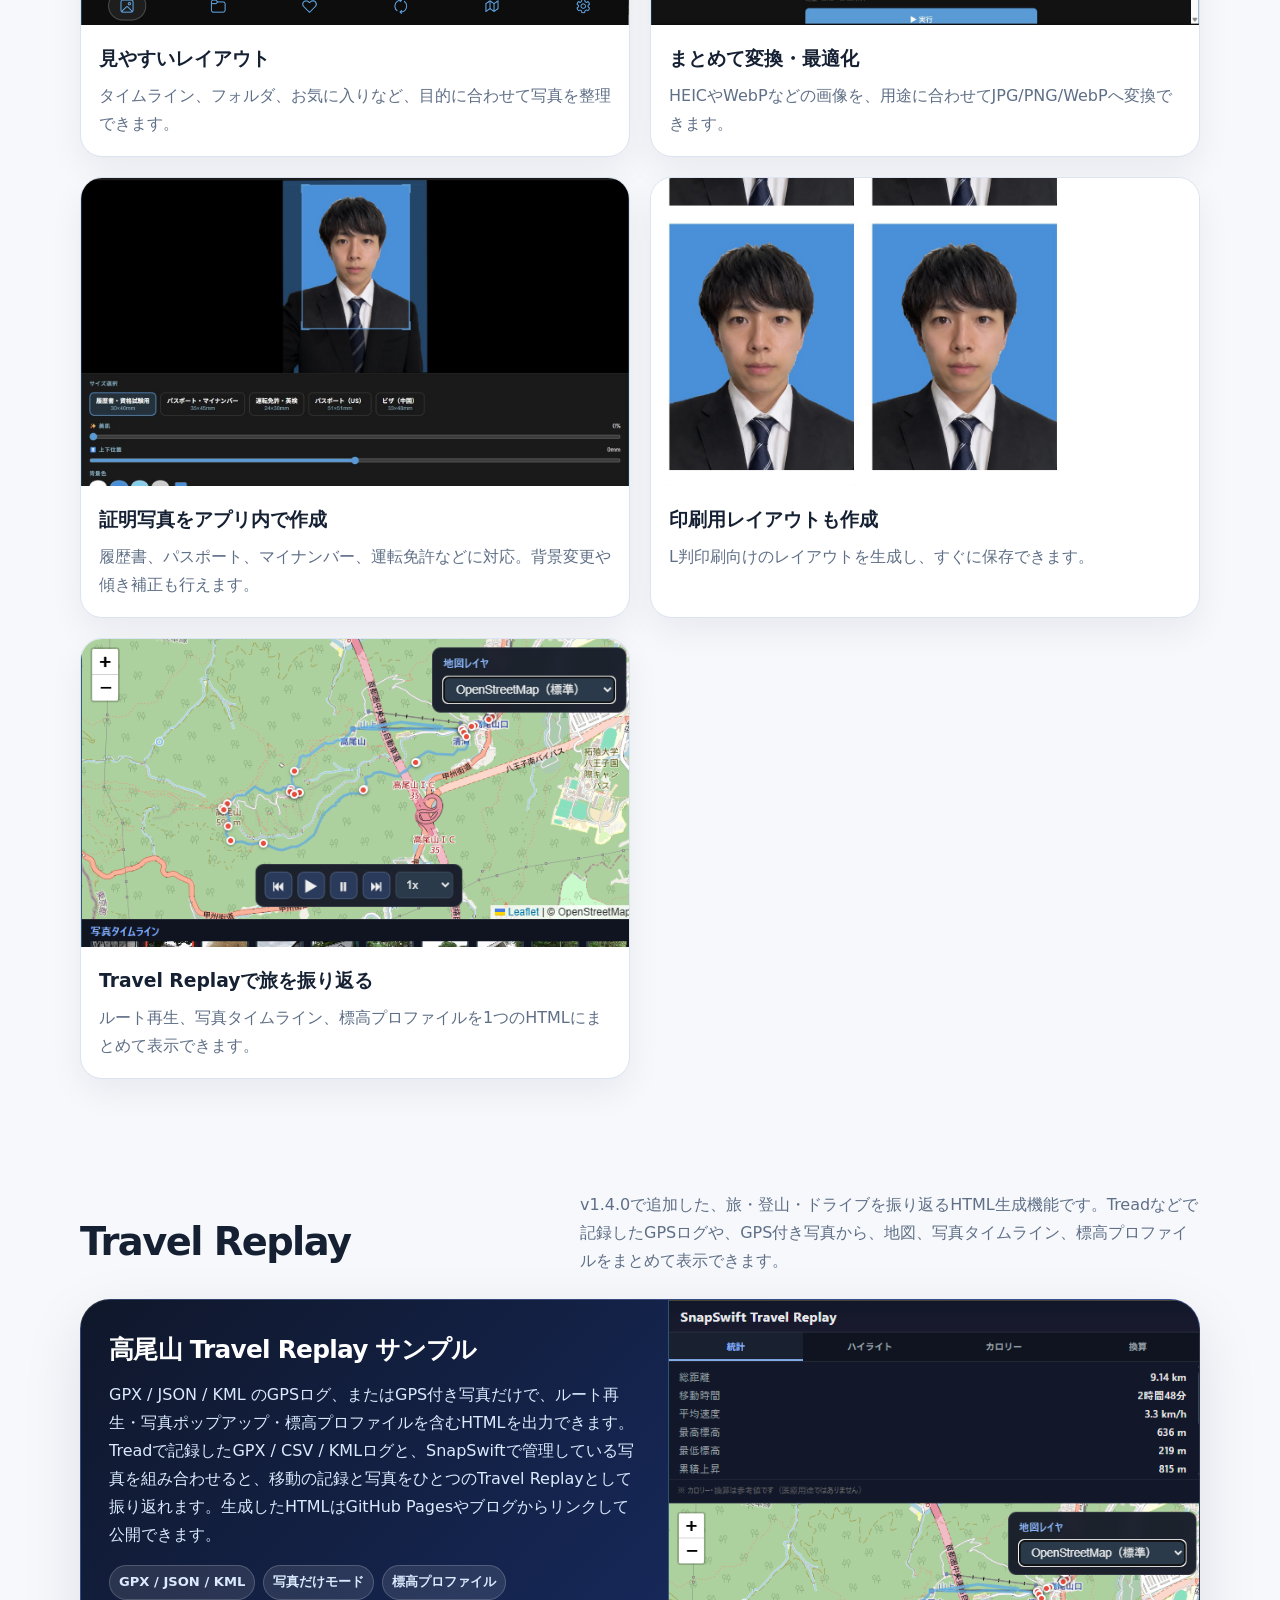
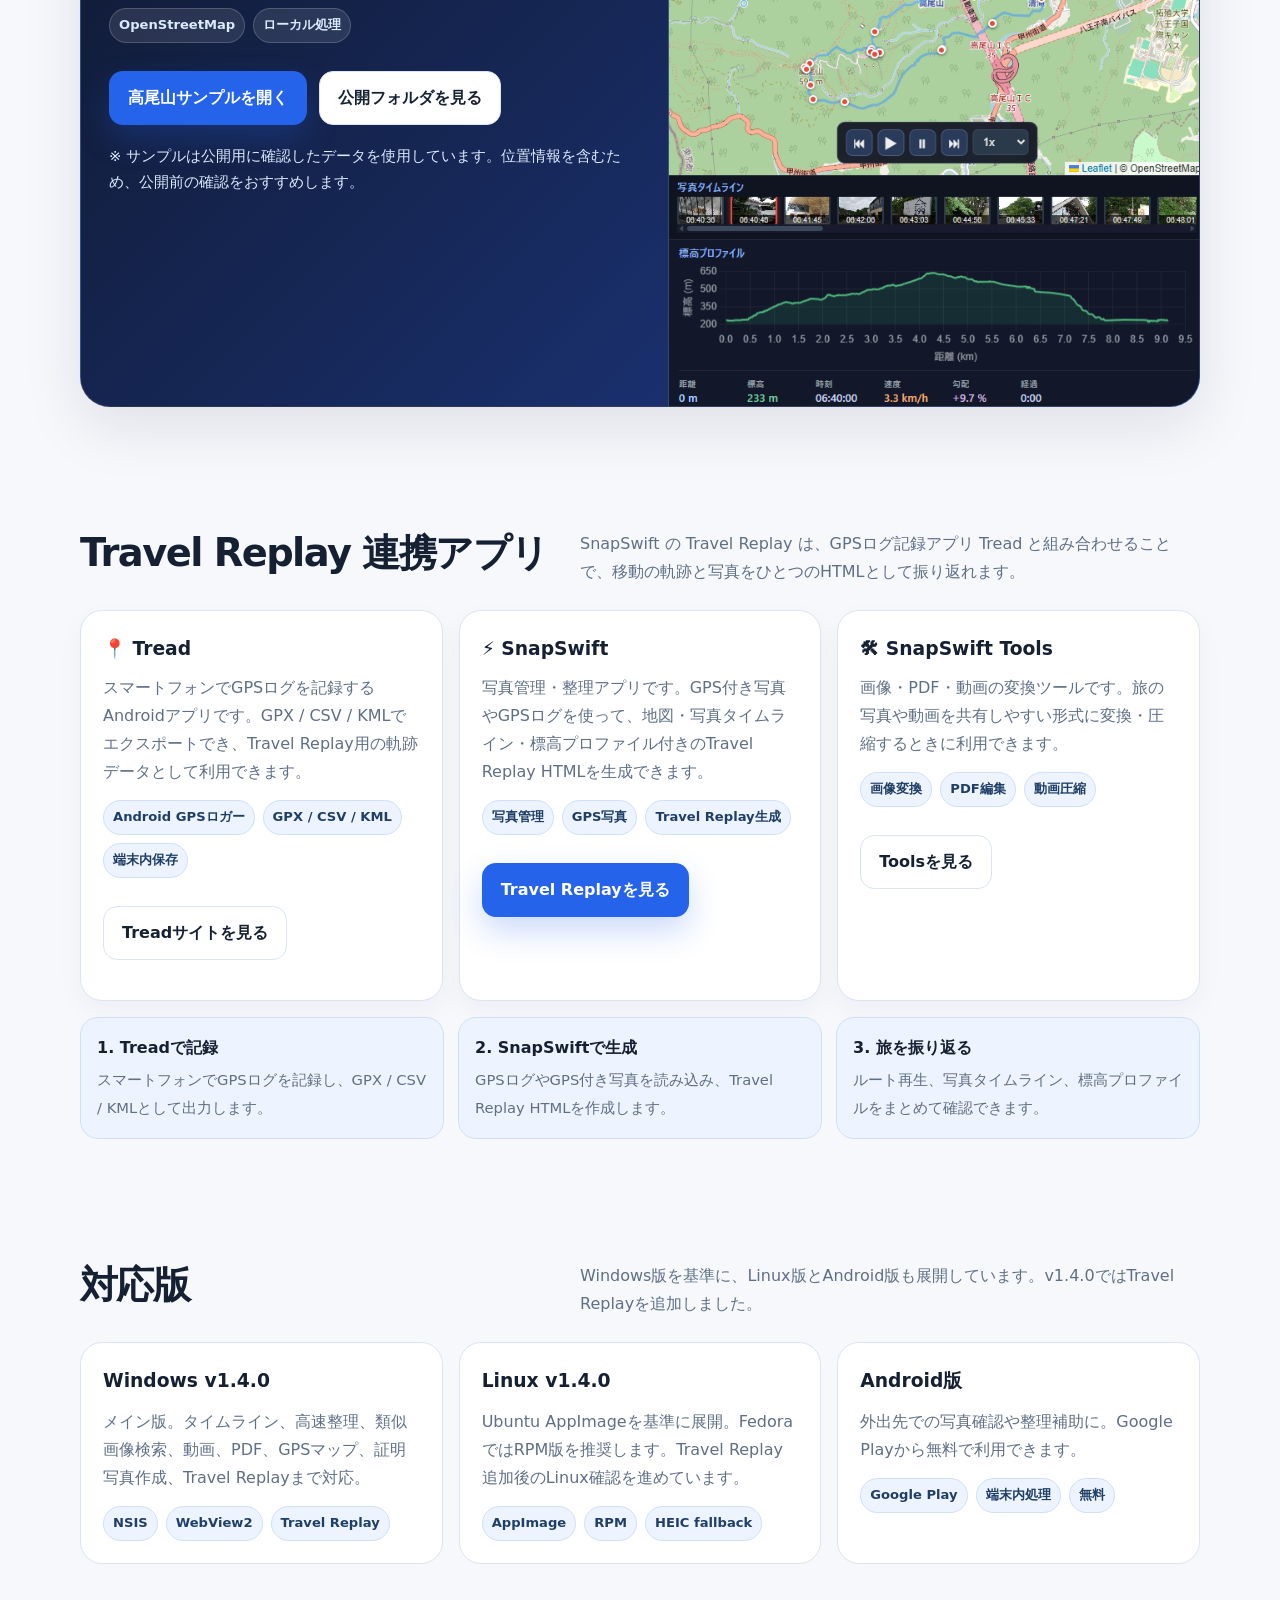
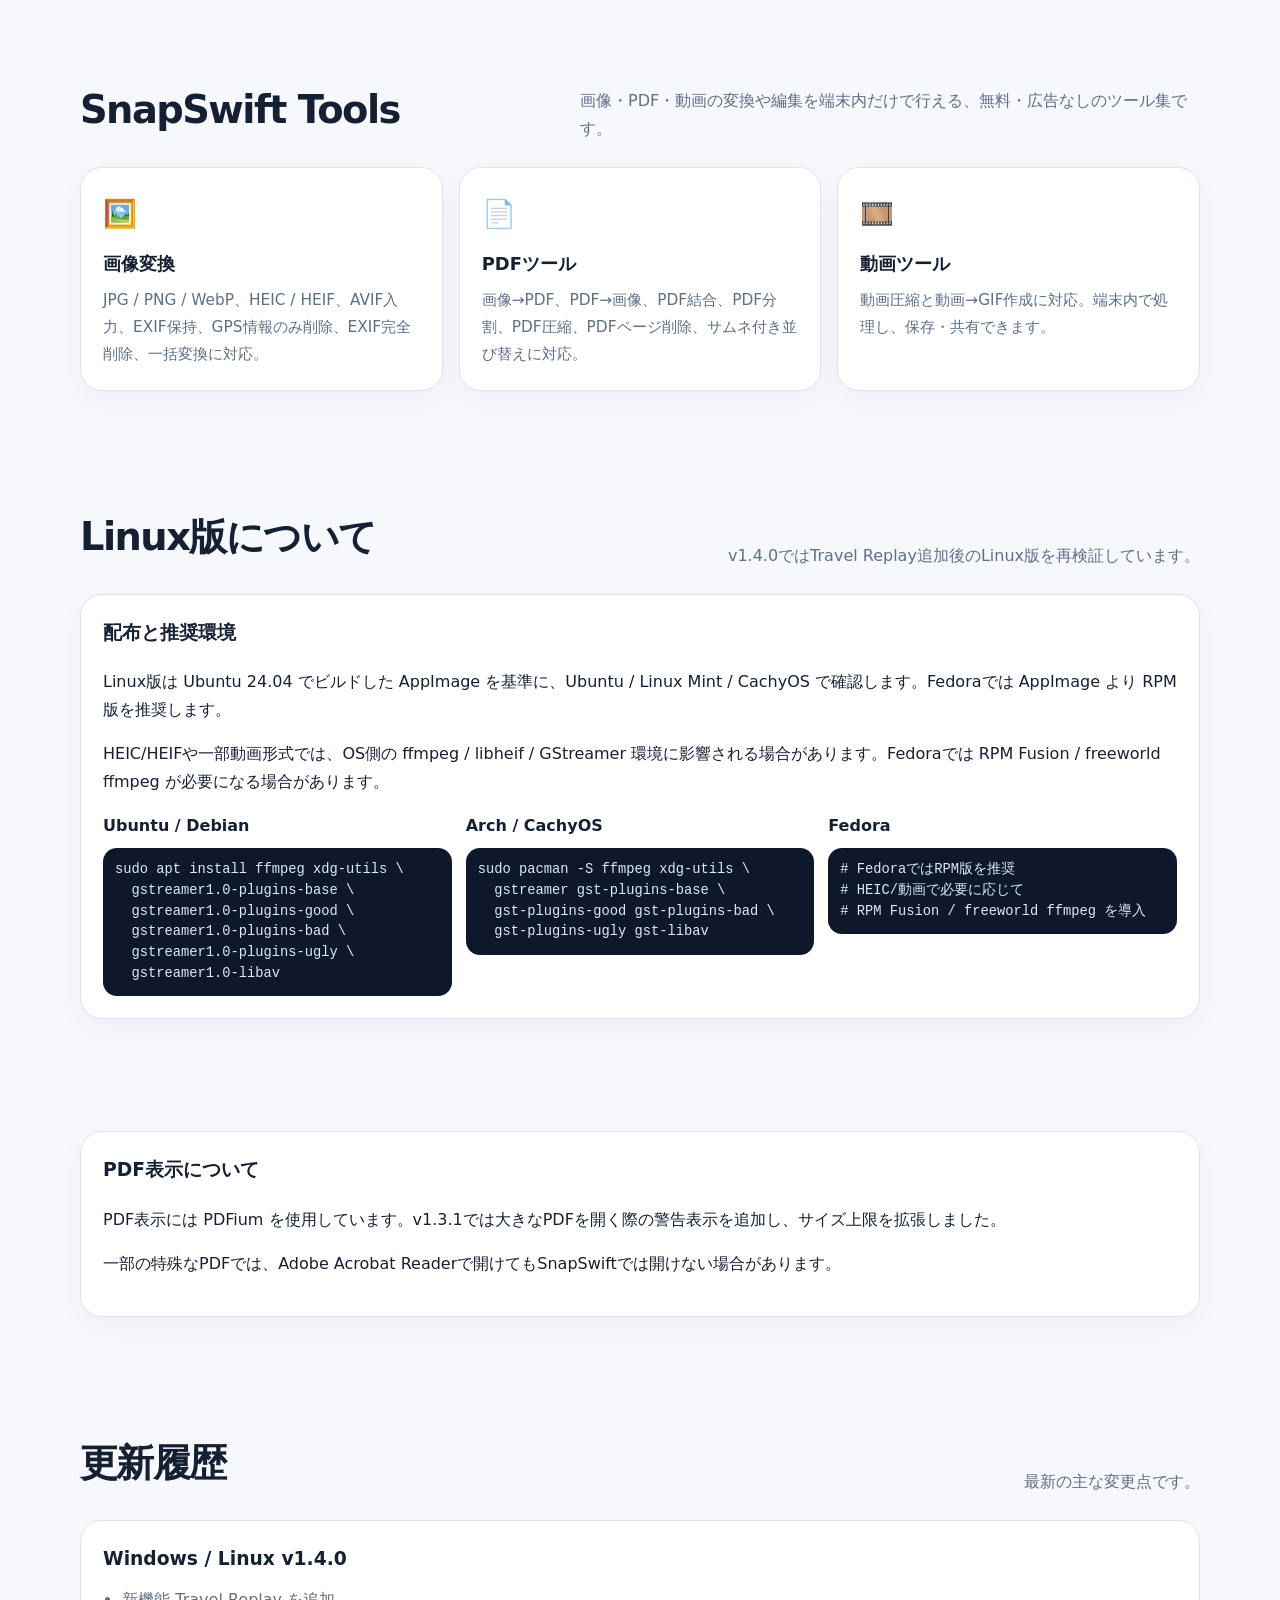
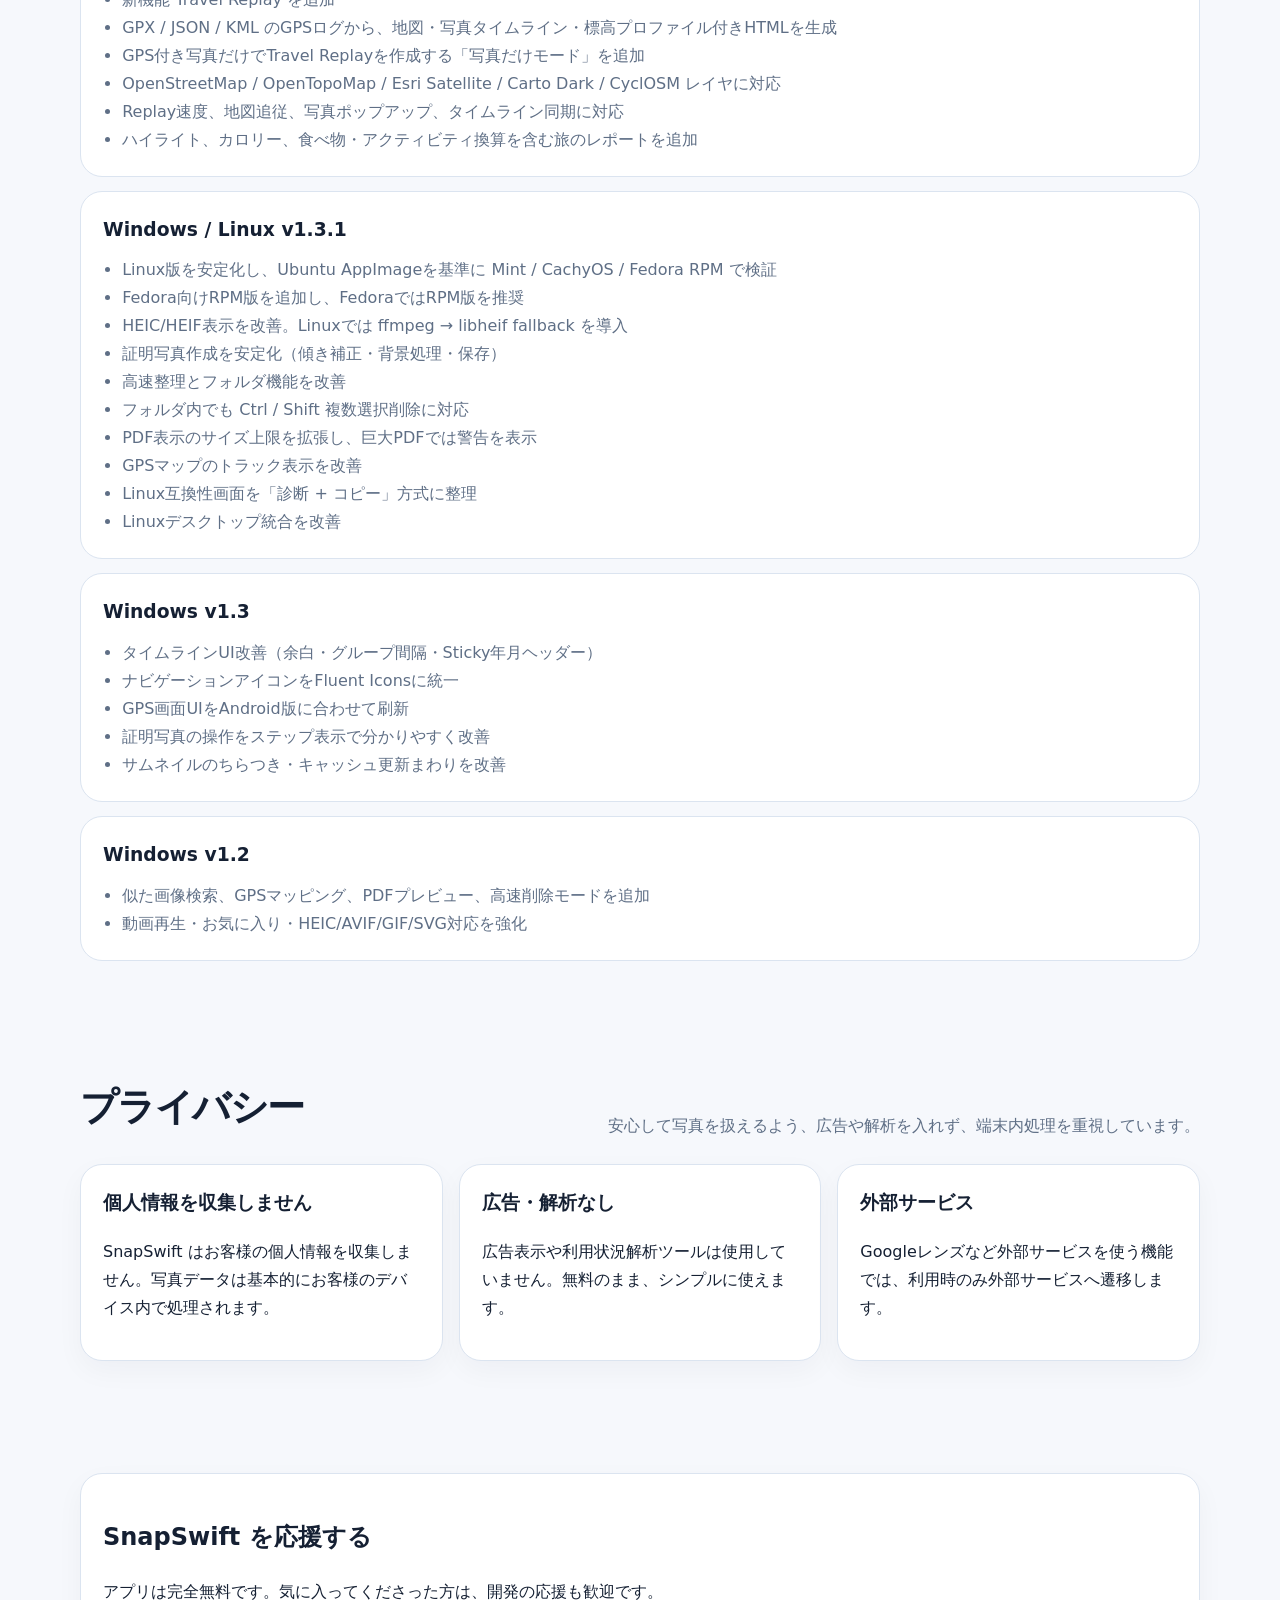
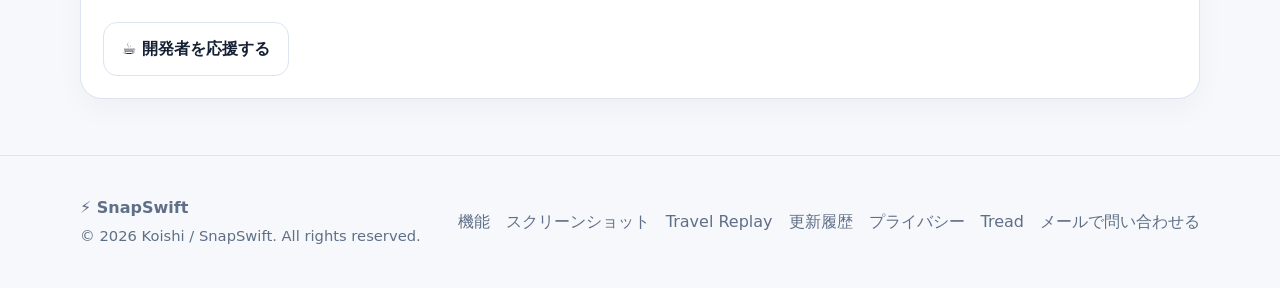
==== commit 21cb62d5: "Add files via upload" ====
--- a/index.html
+++ b/index.html
@@ -4,9 +4,9 @@
   <meta charset="utf-8" />
   <meta name="viewport" content="width=device-width, initial-scale=1" />
   <title>SnapSwift - 軽量・高速な画像ビューア＆整理ツール</title>
-  <meta name="description" content="SnapSwift は、Windows / Linux / Android に対応した軽量・高速・広告なしの画像ビューア＆整理ツールです。大量写真整理、HEIC/HEIF、動画、PDF、GPSマップ、証明写真作成、Travel Replayに対応。" />
+  <meta name="description" content="SnapSwift は、Windows / Linux / Android に対応した軽量・高速・広告なしの画像ビューア＆整理ツールです。Travel Replayでは、Treadなどで記録したGPSログと写真を組み合わせて旅を振り返れます。" />
   <meta property="og:title" content="SnapSwift - 軽量・高速な画像ビューア＆整理ツール" />
-  <meta property="og:description" content="Windows / Linux / Android 対応。軽量・高速・広告なし。大量写真整理、変換、動画、PDF、GPSマップ、証明写真作成、Travel Replayまで。" />
+  <meta property="og:description" content="Windows / Linux / Android 対応。写真管理、変換、動画、PDF、GPSマップ、Travel Replay。Treadと組み合わせて旅の軌跡を振り返れます。" />
   <meta property="og:type" content="website" />
   <meta property="og:image" content="https://mttakao599.github.io/SnapSwift-site/ss_timeline.png" />
   <meta name="theme-color" content="#2563eb" />
@@ -119,6 +119,31 @@
     .travel-highlight p { color: #dbeafe; margin: 0 0 16px; }
     .travel-highlight .pill { color: #dbeafe; background: rgba(255,255,255,.10); border-color: rgba(255,255,255,.18); }
     .travel-highlight-shot img { width: 100%; height: 100%; min-height: 300px; object-fit: cover; }
+
+    .app-link-card {
+      background: #fff;
+      border: 1px solid var(--line);
+      border-radius: var(--radius);
+      padding: 22px;
+      box-shadow: 0 10px 28px rgba(15,23,42,.04);
+    }
+    .app-link-card h3 { margin: 0 0 8px; }
+    .app-link-card p { margin: 0 0 14px; color: var(--muted); }
+    .flow-steps {
+      display: grid;
+      grid-template-columns: repeat(3, 1fr);
+      gap: 14px;
+      margin-top: 16px;
+    }
+    .flow-step {
+      background: var(--surface-soft);
+      border: 1px solid #cfe0f6;
+      border-radius: 18px;
+      padding: 16px;
+    }
+    .flow-step strong { display: block; margin-bottom: 4px; }
+    .flow-step span { color: var(--muted); font-size: .92rem; }
+
     .platform-grid { display: grid; grid-template-columns: repeat(3, 1fr); gap: 16px; }
     .platform-card { background: #fff; border: 1px solid var(--line); border-radius: var(--radius); padding: 22px; }
     .platform-card h3 { margin: 0 0 10px; }
@@ -143,7 +168,7 @@
     @media (max-width: 900px) {
       .hero-grid, .feature-grid, .platform-grid, .code-grid, .privacy-grid { grid-template-columns: 1fr; }
       .screens { grid-template-columns: 1fr; }
-      .travel-highlight-grid { grid-template-columns: 1fr; }
+      .travel-highlight-grid, .flow-steps { grid-template-columns: 1fr; }
       .section-title { display: block; }
       .nav-links { display: none; }
       .hero { padding-top: 48px; }
@@ -159,7 +184,9 @@
         <a href="#features">機能</a>
         <a href="#screenshots">スクリーンショット</a>
         <a href="#travel-replay">Travel Replay</a>
+        <a href="#travel-apps">連携アプリ</a>
         <a href="#platforms">対応版</a>
+        <a href="#tools">Tools</a>
         <a href="#linux">Linux</a>
         <a href="#history">更新履歴</a>
         <a href="#privacy">プライバシー</a>
@@ -254,13 +281,13 @@
       <div class="container">
         <div class="section-title">
           <h2>Travel Replay</h2>
-          <p>v1.4.0で追加した、旅・登山・ドライブを振り返るHTML生成機能です。GPSログやGPS付き写真から、地図、写真タイムライン、標高プロファイルをまとめて表示できます。</p>
+          <p>v1.4.0で追加した、旅・登山・ドライブを振り返るHTML生成機能です。Treadなどで記録したGPSログや、GPS付き写真から、地図、写真タイムライン、標高プロファイルをまとめて表示できます。</p>
         </div>
         <div class="travel-highlight">
           <div class="travel-highlight-grid">
             <div class="travel-highlight-body">
               <h3>高尾山 Travel Replay サンプル</h3>
-              <p>GPX / JSON / KML のGPSログ、またはGPS付き写真だけで、ルート再生・写真ポップアップ・標高プロファイルを含むHTMLを出力できます。生成したHTMLはGitHub Pagesやブログからリンクして公開できます。</p>
+              <p>GPX / JSON / KML のGPSログ、またはGPS付き写真だけで、ルート再生・写真ポップアップ・標高プロファイルを含むHTMLを出力できます。Treadで記録したGPX / CSV / KMLログと、SnapSwiftで管理している写真を組み合わせると、移動の記録と写真をひとつのTravel Replayとして振り返れます。生成したHTMLはGitHub Pagesやブログからリンクして公開できます。</p>
               <div class="pill-list">
                 <span class="pill">GPX / JSON / KML</span>
                 <span class="pill">写真だけモード</span>
@@ -270,7 +297,7 @@
               </div>
               <div class="hero-cta">
                 <a class="btn btn-primary" href="https://mttakao599.github.io/SnapSwift-site/travel/takao-20260605/takao_travel_replay.html" target="_blank" rel="noopener">高尾山サンプルを開く</a>
-                <a class="btn btn-secondary" href="https://mttakao599.github.io/SnapSwift-site/travel/takao-20260605/" target="_blank" rel="noopener">公開フォルダを見る</a>
+                <a class="btn btn-secondary" href="https://github.com/MtTakao599/SnapSwift-site/tree/main/travel/takao-20260605" target="_blank" rel="noopener">公開フォルダを見る</a>
               </div>
               <p class="small">※ サンプルは公開用に確認したデータを使用しています。位置情報を含むため、公開前の確認をおすすめします。</p>
             </div>
@@ -282,6 +309,52 @@
       </div>
     </section>
 
+
+    <section id="travel-apps">
+      <div class="container">
+        <div class="section-title">
+          <h2>Travel Replay 連携アプリ</h2>
+          <p>SnapSwift の Travel Replay は、GPSログ記録アプリ Tread と組み合わせることで、移動の軌跡と写真をひとつのHTMLとして振り返れます。</p>
+        </div>
+
+        <div class="platform-grid">
+          <article class="app-link-card">
+            <h3>📍 Tread</h3>
+            <p>スマートフォンでGPSログを記録するAndroidアプリです。GPX / CSV / KMLでエクスポートでき、Travel Replay用の軌跡データとして利用できます。</p>
+            <div class="pill-list"><span class="pill">Android GPSロガー</span><span class="pill">GPX / CSV / KML</span><span class="pill">端末内保存</span></div>
+            <div class="hero-cta">
+              <a class="btn btn-secondary" href="https://mttakao599.github.io/tread-site/" target="_blank" rel="noopener">Treadサイトを見る</a>
+            </div>
+          </article>
+
+          <article class="app-link-card">
+            <h3>⚡ SnapSwift</h3>
+            <p>写真管理・整理アプリです。GPS付き写真やGPSログを使って、地図・写真タイムライン・標高プロファイル付きのTravel Replay HTMLを生成できます。</p>
+            <div class="pill-list"><span class="pill">写真管理</span><span class="pill">GPS写真</span><span class="pill">Travel Replay生成</span></div>
+            <div class="hero-cta">
+              <a class="btn btn-primary" href="#travel-replay">Travel Replayを見る</a>
+            </div>
+          </article>
+
+          <article class="app-link-card">
+            <h3>🛠 SnapSwift Tools</h3>
+            <p>画像・PDF・動画の変換ツールです。旅の写真や動画を共有しやすい形式に変換・圧縮するときに利用できます。</p>
+            <div class="pill-list"><span class="pill">画像変換</span><span class="pill">PDF編集</span><span class="pill">動画圧縮</span></div>
+            <div class="hero-cta">
+              <a class="btn btn-secondary" href="#tools">Toolsを見る</a>
+            </div>
+          </article>
+        </div>
+
+        <div class="flow-steps">
+          <div class="flow-step"><strong>1. Treadで記録</strong><span>スマートフォンでGPSログを記録し、GPX / CSV / KMLとして出力します。</span></div>
+          <div class="flow-step"><strong>2. SnapSwiftで生成</strong><span>GPSログやGPS付き写真を読み込み、Travel Replay HTMLを作成します。</span></div>
+          <div class="flow-step"><strong>3. 旅を振り返る</strong><span>ルート再生、写真タイムライン、標高プロファイルをまとめて確認できます。</span></div>
+        </div>
+      </div>
+    </section>
+
+
     <section id="platforms">
       <div class="container">
         <div class="section-title">
@@ -307,6 +380,22 @@
         </div>
       </div>
     </section>
+
+
+    <section id="tools">
+      <div class="container">
+        <div class="section-title">
+          <h2>SnapSwift Tools</h2>
+          <p>画像・PDF・動画の変換や編集を端末内だけで行える、無料・広告なしのツール集です。</p>
+        </div>
+        <div class="feature-grid">
+          <article class="feature-card"><div class="icon">🖼️</div><h3>画像変換</h3><p>JPG / PNG / WebP、HEIC / HEIF、AVIF入力、EXIF保持、GPS情報のみ削除、EXIF完全削除、一括変換に対応。</p></article>
+          <article class="feature-card"><div class="icon">📄</div><h3>PDFツール</h3><p>画像→PDF、PDF→画像、PDF結合、PDF分割、PDF圧縮、PDFページ削除、サムネ付き並び替えに対応。</p></article>
+          <article class="feature-card"><div class="icon">🎞️</div><h3>動画ツール</h3><p>動画圧縮と動画→GIF作成に対応。端末内で処理し、保存・共有できます。</p></article>
+        </div>
+      </div>
+    </section>
+
 
     <section id="linux">
       <div class="container">
@@ -435,6 +524,7 @@
         <a href="#travel-replay">Travel Replay</a>
         <a href="#history">更新履歴</a>
         <a href="#privacy">プライバシー</a>
+        <a href="https://mttakao599.github.io/tread-site/" target="_blank" rel="noopener">Tread</a>
         <a href="mailto:snapswift.app@gmail.com">メールで問い合わせる</a>
       </div>
     </div>
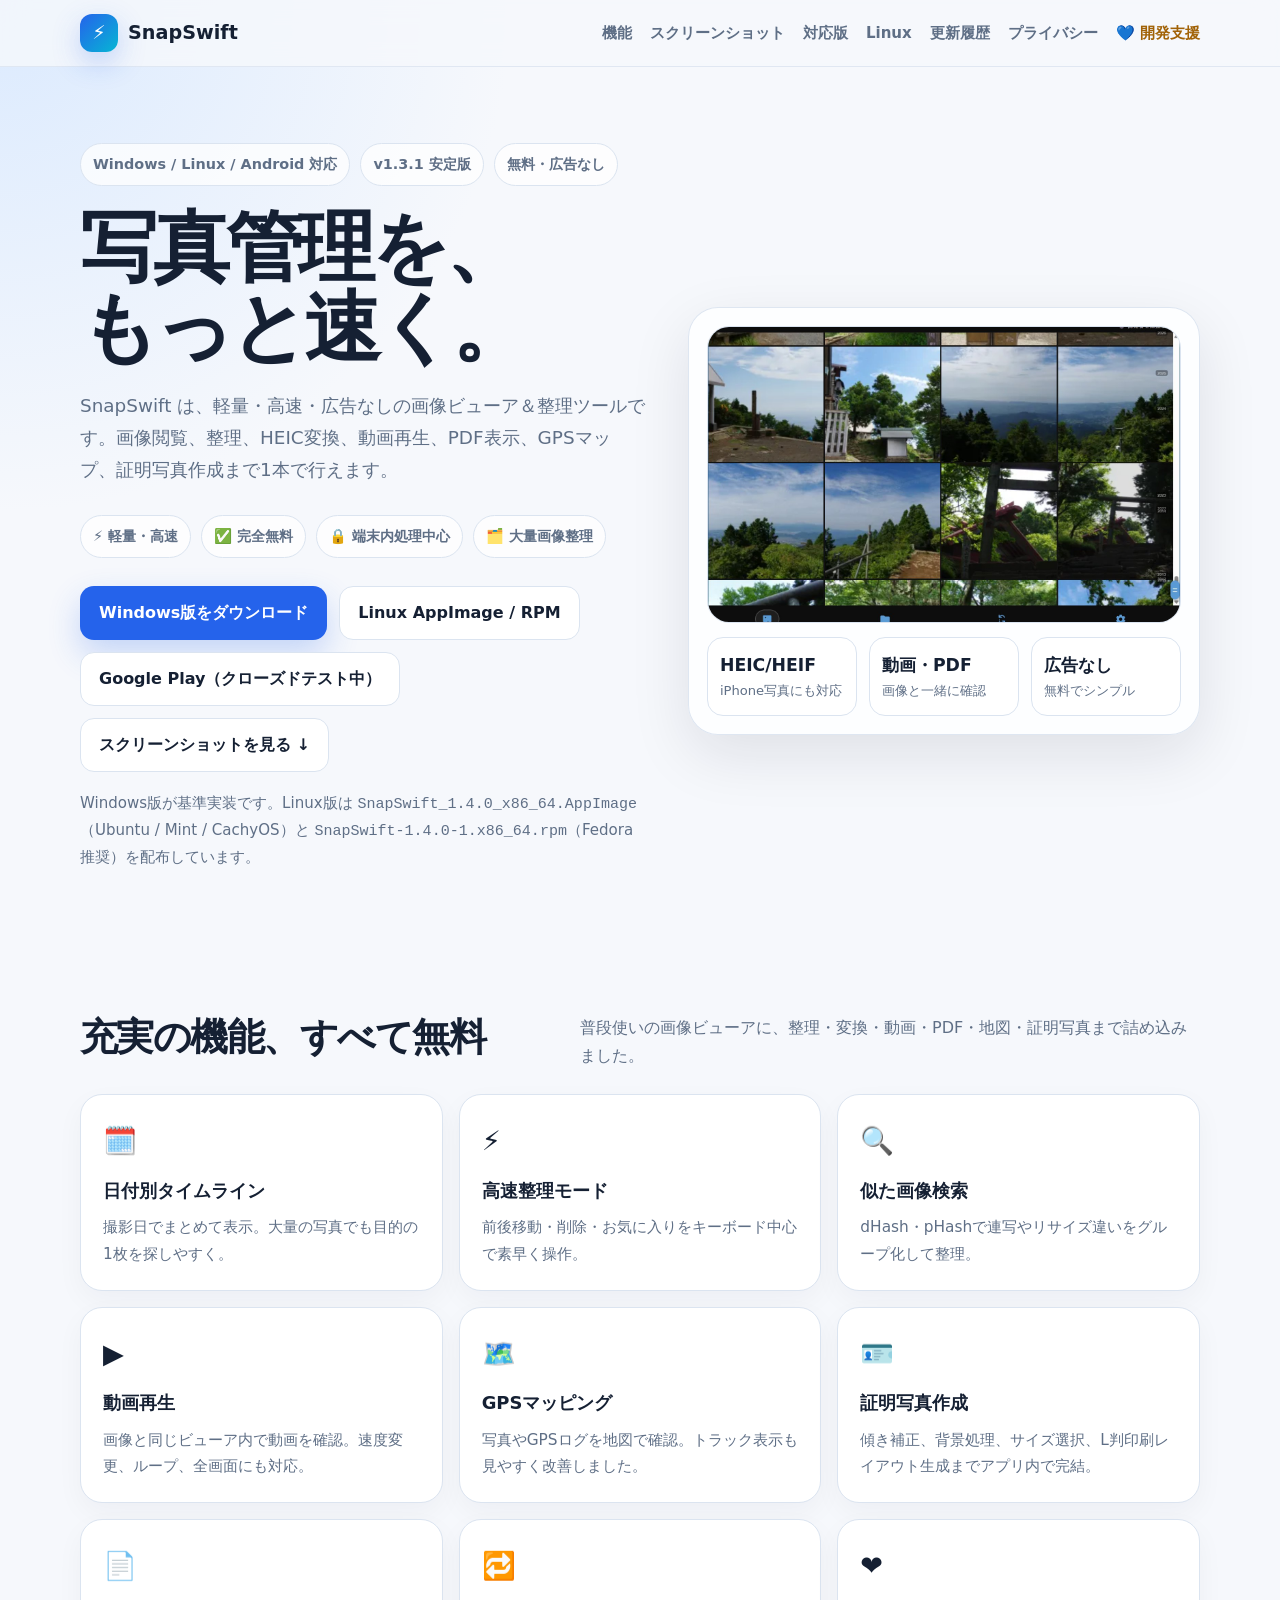
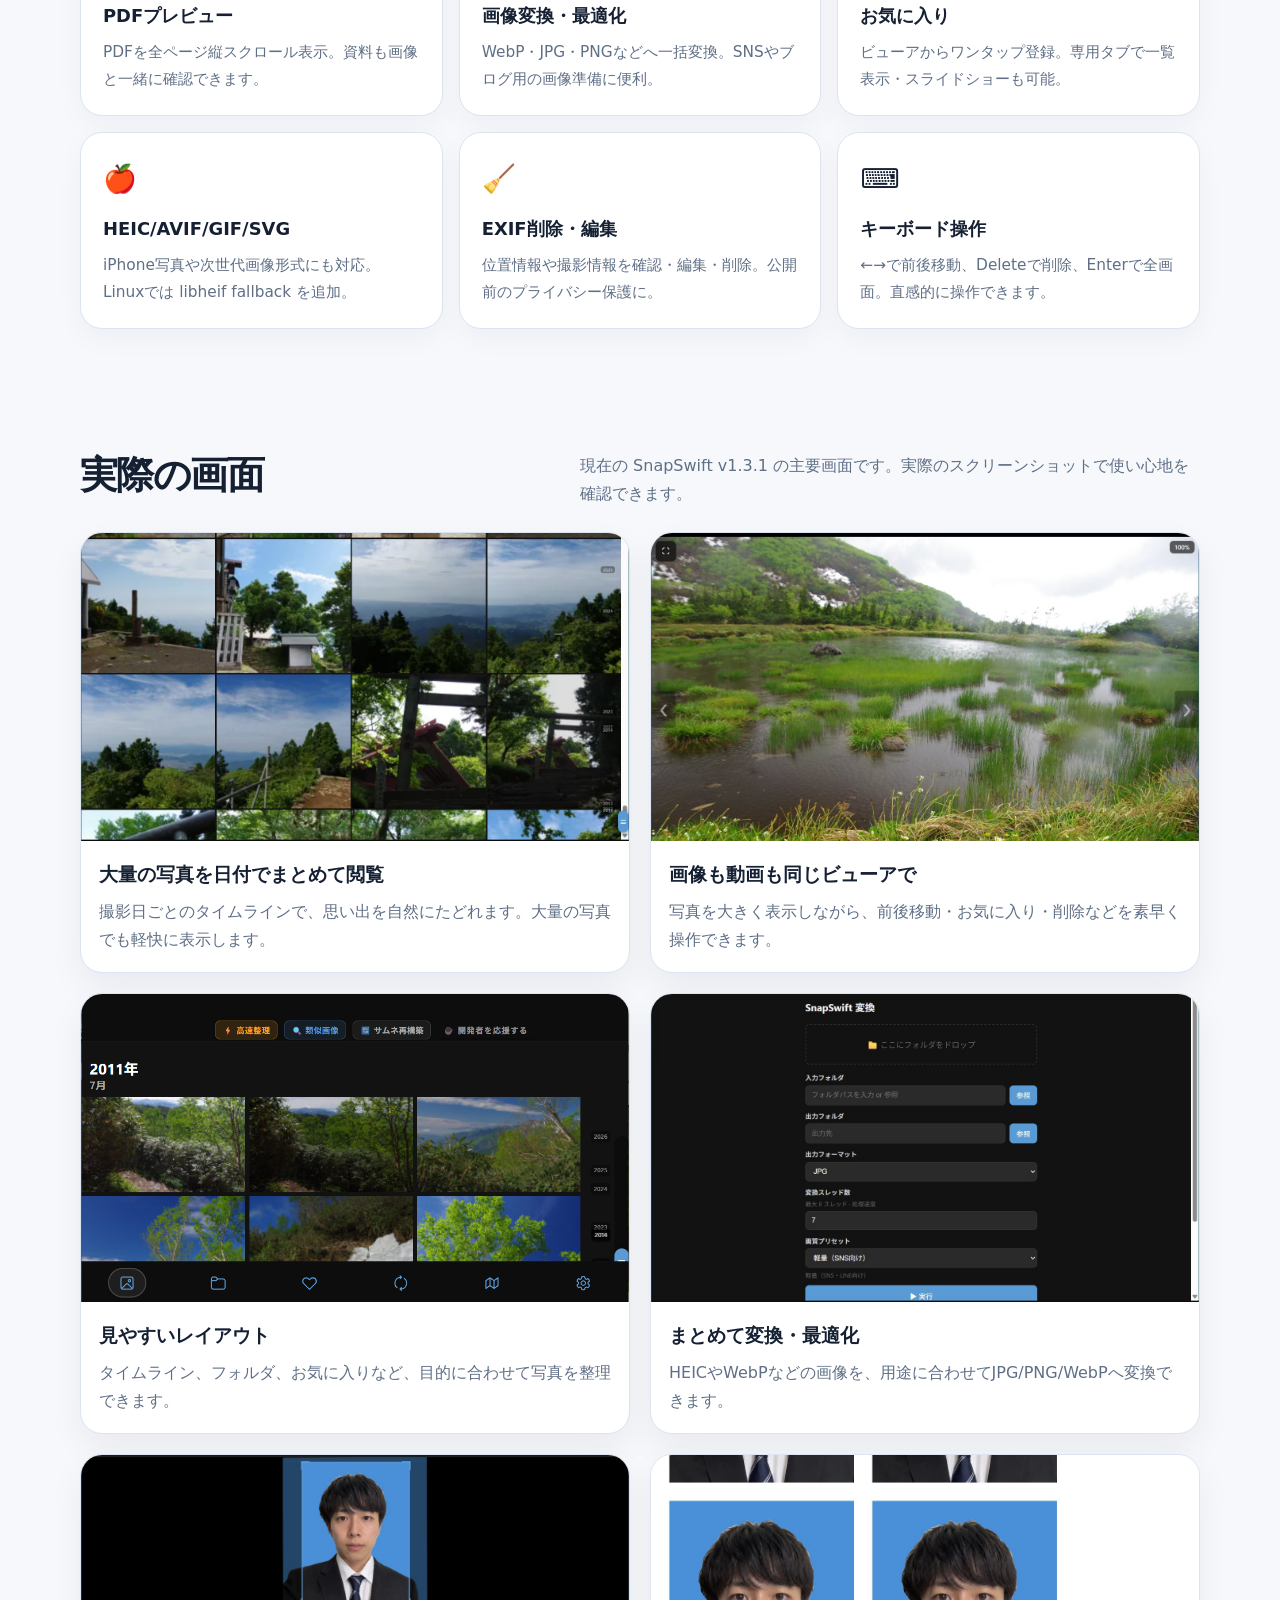
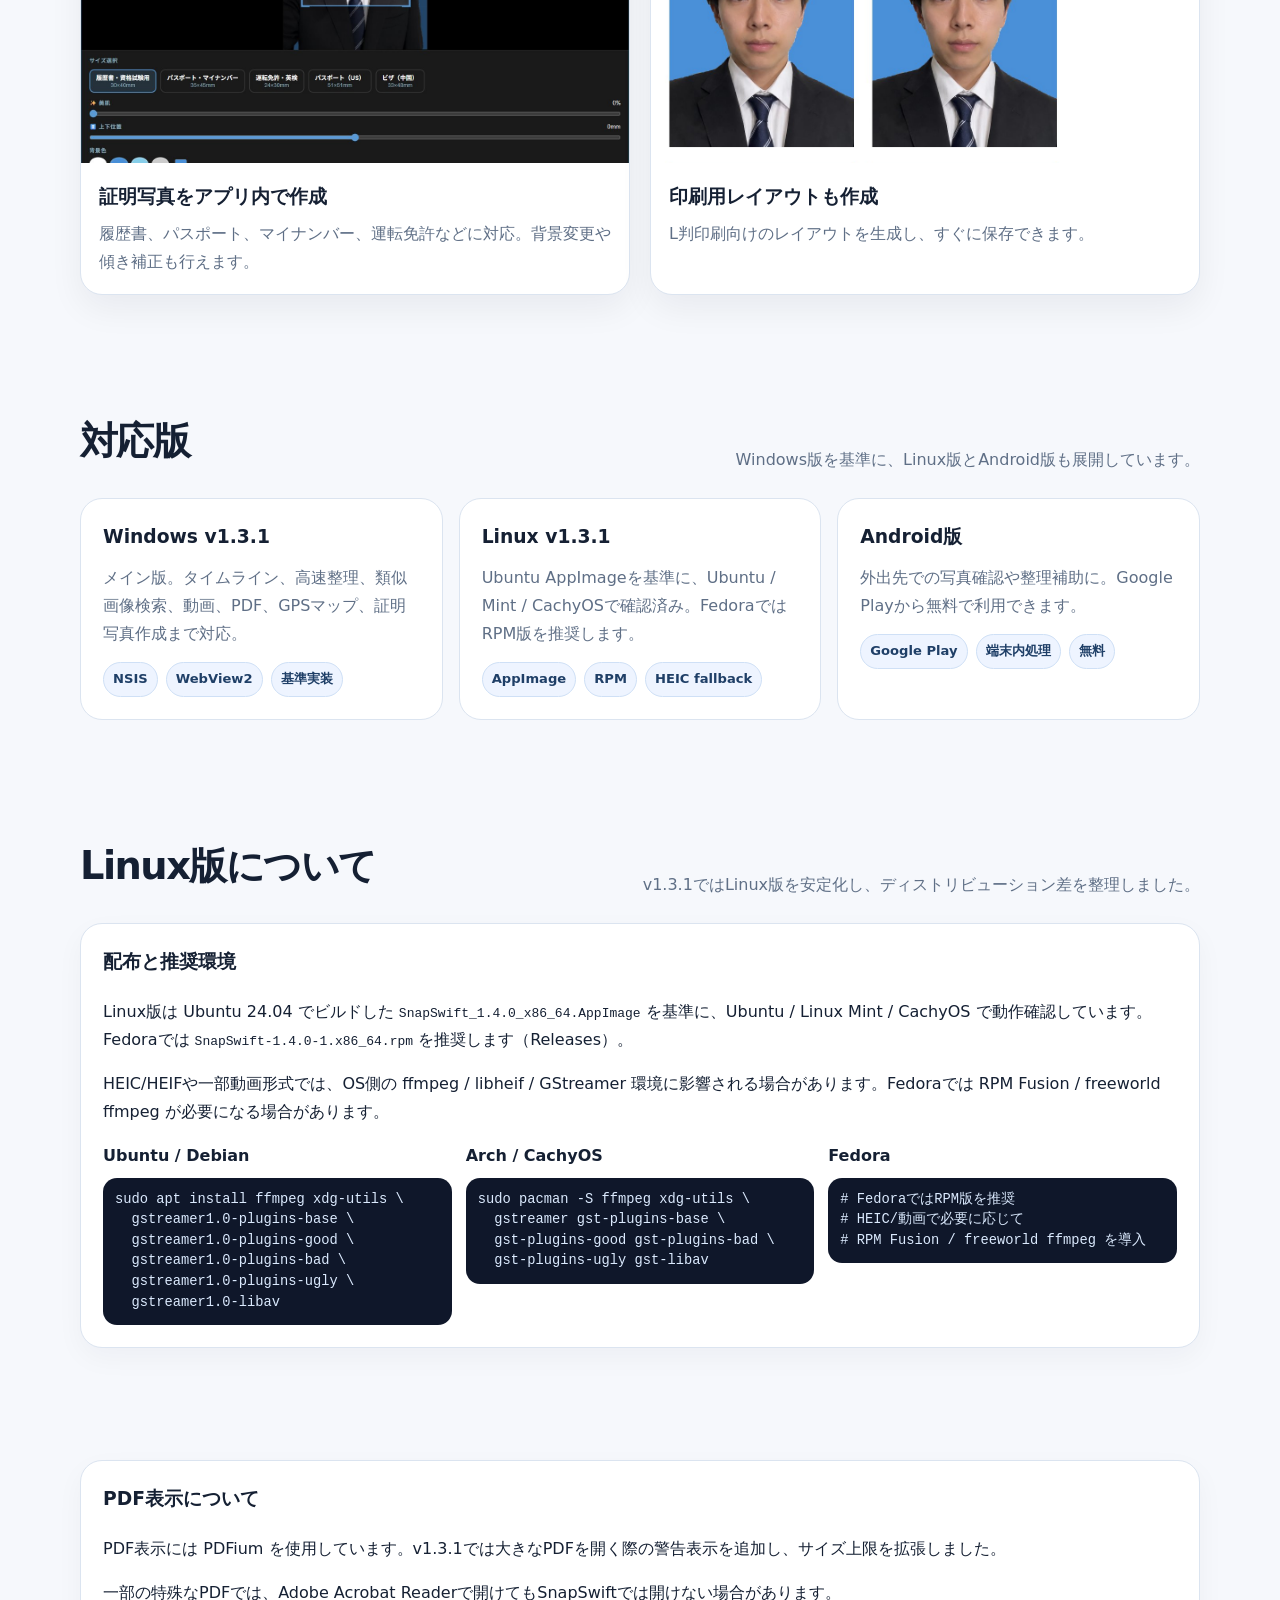
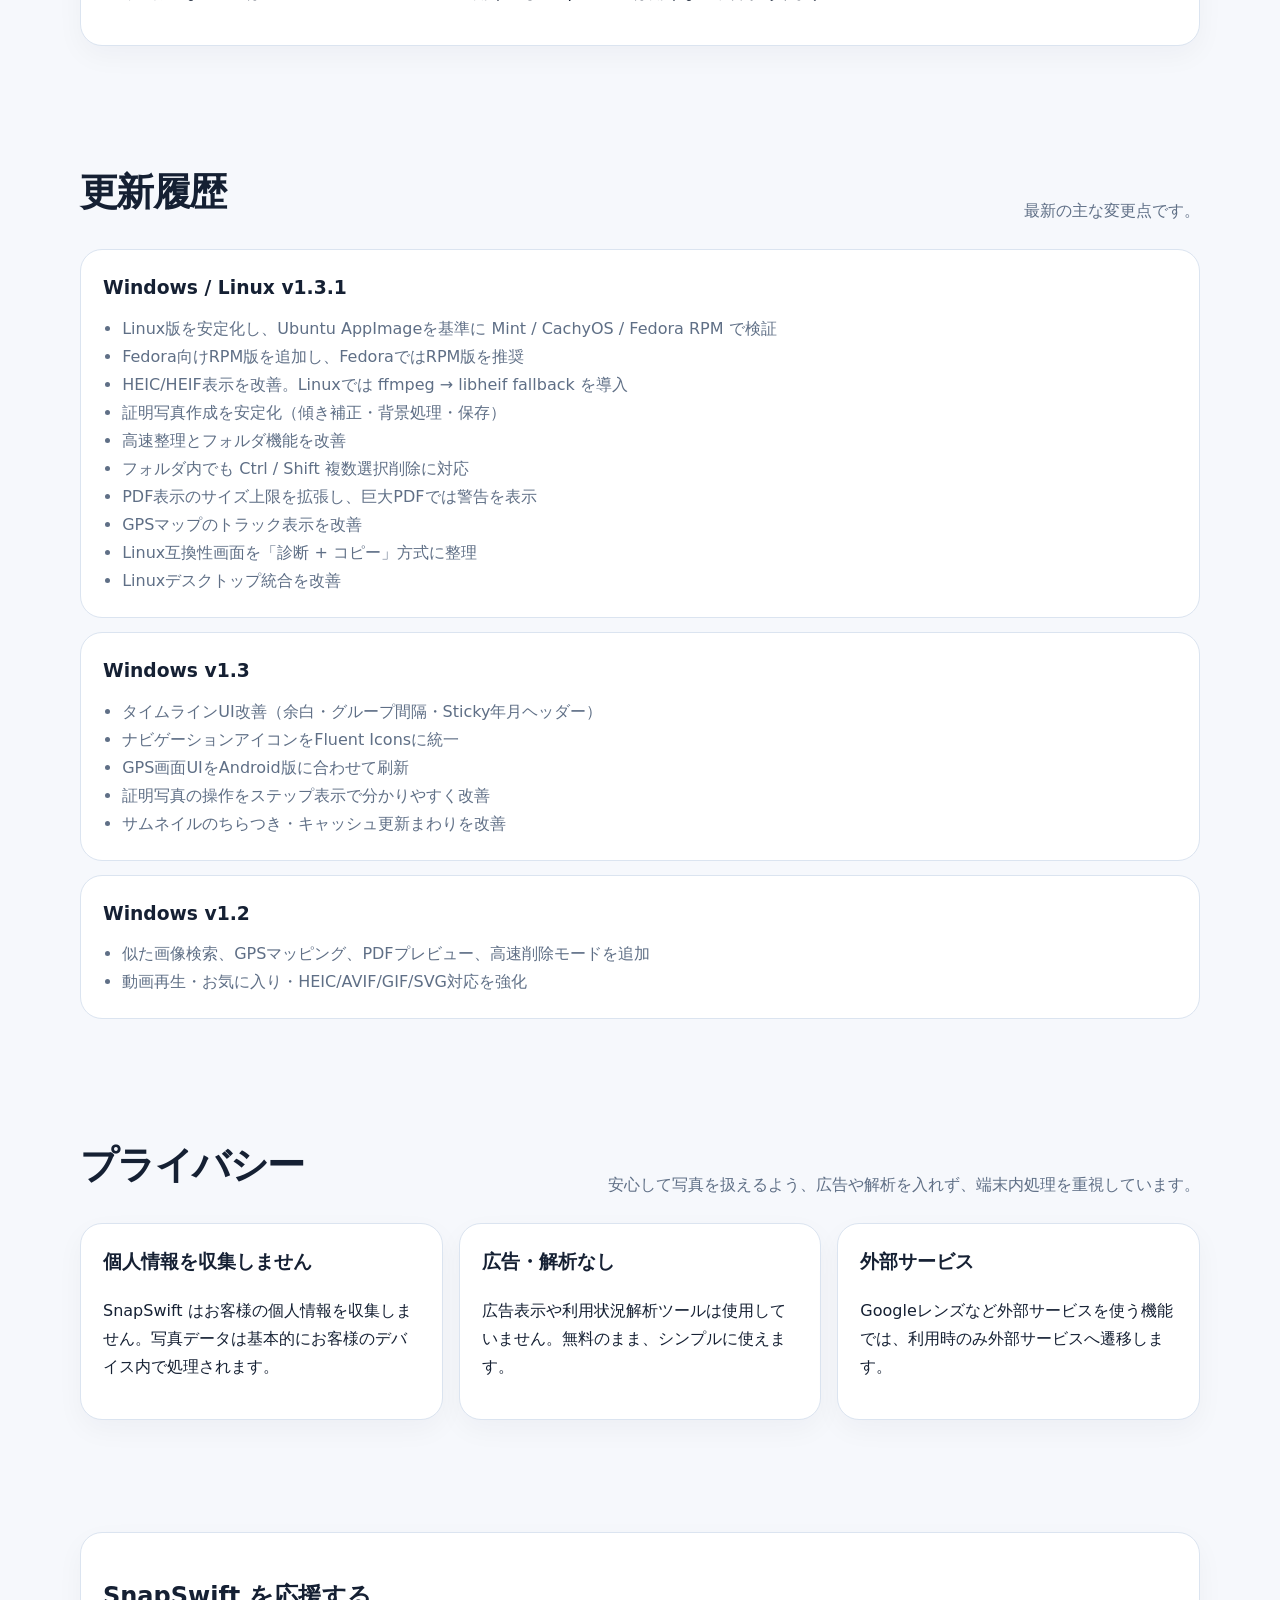
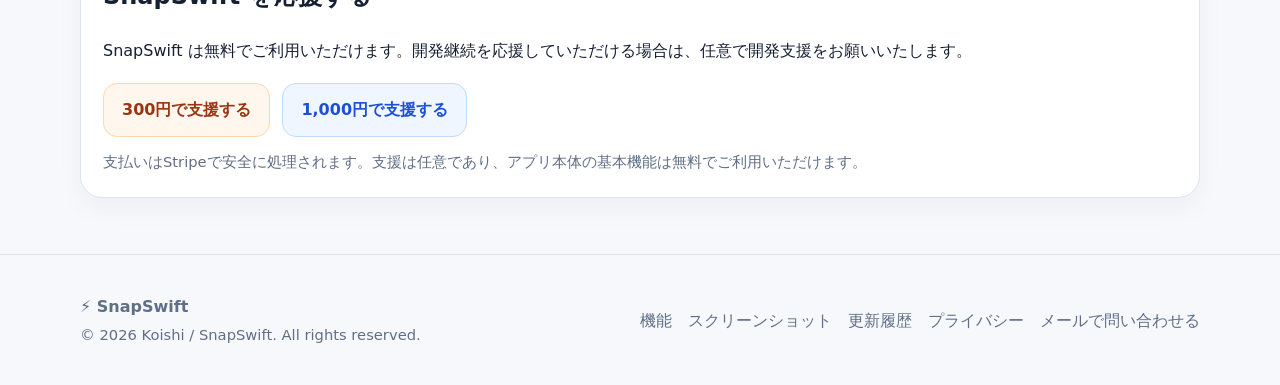
==== commit 91a7ca28: "Add files via upload" ====
--- a/index.html
+++ b/index.html
@@ -4,9 +4,9 @@
   <meta charset="utf-8" />
   <meta name="viewport" content="width=device-width, initial-scale=1" />
   <title>SnapSwift - 軽量・高速な画像ビューア＆整理ツール</title>
-  <meta name="description" content="SnapSwift は、Windows / Linux / Android に対応した軽量・高速・広告なしの画像ビューア＆整理ツールです。Travel Replayでは、Treadなどで記録したGPSログと写真を組み合わせて旅を振り返れます。" />
+  <meta name="description" content="SnapSwift は、Windows / Linux / Android に対応した軽量・高速・広告なしの画像ビューア＆整理ツールです。大量写真整理、HEIC/HEIF、動画、PDF、GPSマップ、証明写真作成に対応。" />
   <meta property="og:title" content="SnapSwift - 軽量・高速な画像ビューア＆整理ツール" />
-  <meta property="og:description" content="Windows / Linux / Android 対応。写真管理、変換、動画、PDF、GPSマップ、Travel Replay。Treadと組み合わせて旅の軌跡を振り返れます。" />
+  <meta property="og:description" content="Windows / Linux / Android 対応。軽量・高速・広告なし。大量写真整理、変換、動画、PDF、GPSマップ、証明写真作成まで。" />
   <meta property="og:type" content="website" />
   <meta property="og:image" content="https://mttakao599.github.io/SnapSwift-site/ss_timeline.png" />
   <meta name="theme-color" content="#2563eb" />
@@ -105,45 +105,6 @@
     .screen-body { padding: 18px; }
     .screen-body h3 { margin: 0 0 6px; }
     .screen-body p { margin: 0; color: var(--muted); }
-    .travel-highlight {
-      background: linear-gradient(135deg, #0f172a, #1e3a8a);
-      color: #fff;
-      border-radius: 30px;
-      overflow: hidden;
-      box-shadow: var(--shadow);
-      border: 1px solid rgba(255,255,255,.12);
-    }
-    .travel-highlight-grid { display: grid; grid-template-columns: 1.05fr .95fr; gap: 0; align-items: stretch; }
-    .travel-highlight-body { padding: 28px; }
-    .travel-highlight h3 { margin: 0 0 10px; font-size: 1.55rem; letter-spacing: -.03em; }
-    .travel-highlight p { color: #dbeafe; margin: 0 0 16px; }
-    .travel-highlight .pill { color: #dbeafe; background: rgba(255,255,255,.10); border-color: rgba(255,255,255,.18); }
-    .travel-highlight-shot img { width: 100%; height: 100%; min-height: 300px; object-fit: cover; }
-
-    .app-link-card {
-      background: #fff;
-      border: 1px solid var(--line);
-      border-radius: var(--radius);
-      padding: 22px;
-      box-shadow: 0 10px 28px rgba(15,23,42,.04);
-    }
-    .app-link-card h3 { margin: 0 0 8px; }
-    .app-link-card p { margin: 0 0 14px; color: var(--muted); }
-    .flow-steps {
-      display: grid;
-      grid-template-columns: repeat(3, 1fr);
-      gap: 14px;
-      margin-top: 16px;
-    }
-    .flow-step {
-      background: var(--surface-soft);
-      border: 1px solid #cfe0f6;
-      border-radius: 18px;
-      padding: 16px;
-    }
-    .flow-step strong { display: block; margin-bottom: 4px; }
-    .flow-step span { color: var(--muted); font-size: .92rem; }
-
     .platform-grid { display: grid; grid-template-columns: repeat(3, 1fr); gap: 16px; }
     .platform-card { background: #fff; border: 1px solid var(--line); border-radius: var(--radius); padding: 22px; }
     .platform-card h3 { margin: 0 0 10px; }
@@ -165,10 +126,16 @@
     .footer-inner { display: flex; justify-content: space-between; gap: 20px; align-items: center; flex-wrap: wrap; }
     .footer-links { display: flex; gap: 16px; flex-wrap: wrap; }
     .small { color: var(--muted); font-size: .92rem; }
+
+    .support-actions { display: flex; flex-wrap: wrap; gap: 12px; margin: 18px 0 12px; }
+    .btn-support-300 { background: #fff7ed; color: #9a3412; border-color: #fed7aa; }
+    .btn-support-300:hover { border-color: #fb923c; transform: translateY(-1px); }
+    .btn-support-1000 { background: #eff6ff; color: #1d4ed8; border-color: #bfdbfe; }
+    .btn-support-1000:hover { border-color: #60a5fa; transform: translateY(-1px); }
+    .support-note { margin: 12px 0 0; color: var(--muted); font-size: .92rem; }
     @media (max-width: 900px) {
       .hero-grid, .feature-grid, .platform-grid, .code-grid, .privacy-grid { grid-template-columns: 1fr; }
       .screens { grid-template-columns: 1fr; }
-      .travel-highlight-grid, .flow-steps { grid-template-columns: 1fr; }
       .section-title { display: block; }
       .nav-links { display: none; }
       .hero { padding-top: 48px; }
@@ -183,14 +150,11 @@
       <nav class="nav-links" aria-label="Main navigation">
         <a href="#features">機能</a>
         <a href="#screenshots">スクリーンショット</a>
-        <a href="#travel-replay">Travel Replay</a>
-        <a href="#travel-apps">連携アプリ</a>
         <a href="#platforms">対応版</a>
-        <a href="#tools">Tools</a>
         <a href="#linux">Linux</a>
         <a href="#history">更新履歴</a>
         <a href="#privacy">プライバシー</a>
-        <a class="support-link" href="https://ko-fi.com/snapswift" target="_blank" rel="noopener">☕ 応援する</a>
+        <a class="support-link" href="#support">💙 開発支援</a>
       </nav>
     </div>
   </header>
@@ -201,32 +165,30 @@
         <div>
           <div class="badge-row">
             <span class="badge">Windows / Linux / Android 対応</span>
-            <span class="badge">v1.4.0</span>
+            <span class="badge">v1.3.1 安定版</span>
             <span class="badge">無料・広告なし</span>
           </div>
           <h1>写真管理を、<br />もっと速く。</h1>
-          <p>SnapSwift は、軽量・高速・広告なしの画像ビューア＆整理ツールです。画像閲覧、整理、HEIC変換、動画再生、PDF表示、GPSマップ、証明写真作成に加え、v1.4.0では旅や登山を振り返る Travel Replay に対応しました。</p>
+          <p>SnapSwift は、軽量・高速・広告なしの画像ビューア＆整理ツールです。画像閲覧、整理、HEIC変換、動画再生、PDF表示、GPSマップ、証明写真作成まで1本で行えます。</p>
           <div class="badge-row" aria-label="Key features">
             <span class="badge">⚡ 軽量・高速</span>
             <span class="badge">✅ 完全無料</span>
             <span class="badge">🔒 端末内処理中心</span>
             <span class="badge">🗂️ 大量画像整理</span>
-            <span class="badge">🗺️ Travel Replay</span>
           </div>
           <div class="hero-cta">
             <a class="btn btn-primary" href="https://github.com/MtTakao599/SnapSwift-site/releases" target="_blank" rel="noopener">Windows版をダウンロード</a>
             <a class="btn btn-secondary" href="https://github.com/MtTakao599/SnapSwift-site/releases" target="_blank" rel="noopener">Linux AppImage / RPM</a>
             <a class="btn btn-secondary" href="https://play.google.com/store/apps/details?id=com.snapswift.android" target="_blank" rel="noopener">Google Play（クローズドテスト中）</a>
-            <a class="btn btn-secondary" href="#travel-replay">Travel Replayを見る ↓</a>
             <a class="btn btn-secondary" href="#screenshots">スクリーンショットを見る ↓</a>
           </div>
-          <p class="hero-note">Windows版が基準実装です。Linux版は Ubuntu AppImage を基準に、Ubuntu / Mint / CachyOS / Fedora RPM で検証しています。v1.4.0ではGPSログやGPS付き写真からTravel Replay HTMLを生成できます。</p>
+          <p class="hero-note">Windows版が基準実装です。Linux版は <code>SnapSwift_1.4.0_x86_64.AppImage</code>（Ubuntu / Mint / CachyOS）と <code>SnapSwift-1.4.0-1.x86_64.rpm</code>（Fedora 推奨）を配布しています。</p>
         </div>
         <div class="hero-card">
-          <div class="hero-shot"><img src="https://mttakao599.github.io/SnapSwift-site/ss_timeline.png" alt="SnapSwift タイムライン画面" /></div>
+          <div class="hero-shot"><img src="ss_timeline.png" alt="SnapSwift タイムライン画面" /></div>
           <div class="hero-stats">
             <div class="stat"><strong>HEIC/HEIF</strong><span>iPhone写真にも対応</span></div>
-            <div class="stat"><strong>Travel Replay</strong><span>旅や登山を振り返り</span></div>
+            <div class="stat"><strong>動画・PDF</strong><span>画像と一緒に確認</span></div>
             <div class="stat"><strong>広告なし</strong><span>無料でシンプル</span></div>
           </div>
         </div>
@@ -237,15 +199,14 @@
       <div class="container">
         <div class="section-title">
           <h2>充実の機能、すべて無料</h2>
-          <p>普段使いの画像ビューアに、整理・変換・動画・PDF・地図・証明写真・Travel Replayまで詰め込みました。</p>
+          <p>普段使いの画像ビューアに、整理・変換・動画・PDF・地図・証明写真まで詰め込みました。</p>
         </div>
         <div class="feature-grid">
           <article class="feature-card"><div class="icon">🗓️</div><h3>日付別タイムライン</h3><p>撮影日でまとめて表示。大量の写真でも目的の1枚を探しやすく。</p></article>
           <article class="feature-card"><div class="icon">⚡</div><h3>高速整理モード</h3><p>前後移動・削除・お気に入りをキーボード中心で素早く操作。</p></article>
           <article class="feature-card"><div class="icon">🔍</div><h3>似た画像検索</h3><p>dHash・pHashで連写やリサイズ違いをグループ化して整理。</p></article>
           <article class="feature-card"><div class="icon">▶️</div><h3>動画再生</h3><p>画像と同じビューア内で動画を確認。速度変更、ループ、全画面にも対応。</p></article>
-                    <article class="feature-card"><div class="icon">🗺️</div><h3>GPSマッピング</h3><p>写真やGPSログを地図で確認。トラック表示も見やすく改善しました。</p></article>
-          <article class="feature-card"><div class="icon">⛰️</div><h3>Travel Replay</h3><p>GPX / JSON / KML やGPS付き写真から、地図・写真タイムライン・標高プロファイル付きのHTMLを生成できます。</p></article>
+          <article class="feature-card"><div class="icon">🗺️</div><h3>GPSマッピング</h3><p>写真やGPSログを地図で確認。トラック表示も見やすく改善しました。</p></article>
           <article class="feature-card"><div class="icon">🪪</div><h3>証明写真作成</h3><p>傾き補正、背景処理、サイズ選択、L判印刷レイアウト生成までアプリ内で完結。</p></article>
           <article class="feature-card"><div class="icon">📄</div><h3>PDFプレビュー</h3><p>PDFを全ページ縦スクロール表示。資料も画像と一緒に確認できます。</p></article>
           <article class="feature-card"><div class="icon">🔁</div><h3>画像変換・最適化</h3><p>WebP・JPG・PNGなどへ一括変換。SNSやブログ用の画像準備に便利。</p></article>
@@ -261,115 +222,34 @@
       <div class="container">
         <div class="section-title">
           <h2>実際の画面</h2>
-          <p>現在の SnapSwift の主要画面です。v1.4.0で追加したTravel Replayも確認できます。</p>
+          <p>現在の SnapSwift v1.3.1 の主要画面です。実際のスクリーンショットで使い心地を確認できます。</p>
         </div>
         <div class="screens">
-          <article class="screen-card"><img src="https://mttakao599.github.io/SnapSwift-site/ss_timeline.png" alt="タイムライン画面" /><div class="screen-body"><h3>大量の写真を日付でまとめて閲覧</h3><p>撮影日ごとのタイムラインで、思い出を自然にたどれます。大量の写真でも軽快に表示します。</p></div></article>
-          <article class="screen-card"><img src="https://mttakao599.github.io/SnapSwift-site/ss_viewer.png" alt="ビューア画面" /><div class="screen-body"><h3>画像も動画も同じビューアで</h3><p>写真を大きく表示しながら、前後移動・お気に入り・削除などを素早く操作できます。</p></div></article>
-          <article class="screen-card"><img src="https://mttakao599.github.io/SnapSwift-site/ss_menu.png" alt="レイアウト画面" /><div class="screen-body"><h3>見やすいレイアウト</h3><p>タイムライン、フォルダ、お気に入りなど、目的に合わせて写真を整理できます。</p></div></article>
-          <article class="screen-card"><img src="https://mttakao599.github.io/SnapSwift-site/ss_convert.png" alt="画像変換画面" /><div class="screen-body"><h3>まとめて変換・最適化</h3><p>HEICやWebPなどの画像を、用途に合わせてJPG/PNG/WebPへ変換できます。</p></div></article>
-          <article class="screen-card"><img src="https://mttakao599.github.io/SnapSwift-site/ss_idphoto.png" alt="証明写真作成画面" /><div class="screen-body"><h3>証明写真をアプリ内で作成</h3><p>履歴書、パスポート、マイナンバー、運転免許などに対応。背景変更や傾き補正も行えます。</p></div></article>
-          <article class="screen-card"><img src="https://mttakao599.github.io/SnapSwift-site/ss_layout.png" alt="証明写真完成画面" /><div class="screen-body"><h3>印刷用レイアウトも作成</h3><p>L判印刷向けのレイアウトを生成し、すぐに保存できます。</p></div></article>
-          <article class="screen-card"><img src="https://mttakao599.github.io/SnapSwift-site/travel/takao-20260605/FC2Takao20260605.png" alt="Travel Replay画面" /><div class="screen-body"><h3>Travel Replayで旅を振り返る</h3><p>ルート再生、写真タイムライン、標高プロファイルを1つのHTMLにまとめて表示できます。</p></div></article>
-        </div>
-      </div>
-    </section>
-
-
-
-    <section id="travel-replay">
-      <div class="container">
-        <div class="section-title">
-          <h2>Travel Replay</h2>
-          <p>v1.4.0で追加した、旅・登山・ドライブを振り返るHTML生成機能です。Treadなどで記録したGPSログや、GPS付き写真から、地図、写真タイムライン、標高プロファイルをまとめて表示できます。</p>
-        </div>
-        <div class="travel-highlight">
-          <div class="travel-highlight-grid">
-            <div class="travel-highlight-body">
-              <h3>高尾山 Travel Replay サンプル</h3>
-              <p>GPX / JSON / KML のGPSログ、またはGPS付き写真だけで、ルート再生・写真ポップアップ・標高プロファイルを含むHTMLを出力できます。Treadで記録したGPX / CSV / KMLログと、SnapSwiftで管理している写真を組み合わせると、移動の記録と写真をひとつのTravel Replayとして振り返れます。生成したHTMLはGitHub Pagesやブログからリンクして公開できます。</p>
-              <div class="pill-list">
-                <span class="pill">GPX / JSON / KML</span>
-                <span class="pill">写真だけモード</span>
-                <span class="pill">標高プロファイル</span>
-                <span class="pill">OpenStreetMap</span>
-                <span class="pill">ローカル処理</span>
-              </div>
-              <div class="hero-cta">
-                <a class="btn btn-primary" href="https://mttakao599.github.io/SnapSwift-site/travel/takao-20260605/takao_travel_replay.html" target="_blank" rel="noopener">高尾山サンプルを開く</a>
-                <a class="btn btn-secondary" href="https://github.com/MtTakao599/SnapSwift-site/tree/main/travel/takao-20260605" target="_blank" rel="noopener">公開フォルダを見る</a>
-              </div>
-              <p class="small">※ サンプルは公開用に確認したデータを使用しています。位置情報を含むため、公開前の確認をおすすめします。</p>
-            </div>
-            <a class="travel-highlight-shot" href="https://mttakao599.github.io/SnapSwift-site/travel/takao-20260605/takao_travel_replay.html" target="_blank" rel="noopener" aria-label="高尾山 Travel Replay サンプルを開く">
-              <img src="https://mttakao599.github.io/SnapSwift-site/travel/takao-20260605/FC2Takao20260605.png" alt="SnapSwift Travel Replay 高尾山サンプル" />
-            </a>
-          </div>
-        </div>
-      </div>
-    </section>
-
-
-    <section id="travel-apps">
-      <div class="container">
-        <div class="section-title">
-          <h2>Travel Replay 連携アプリ</h2>
-          <p>SnapSwift の Travel Replay は、GPSログ記録アプリ Tread と組み合わせることで、移動の軌跡と写真をひとつのHTMLとして振り返れます。</p>
-        </div>
-
-        <div class="platform-grid">
-          <article class="app-link-card">
-            <h3>📍 Tread</h3>
-            <p>スマートフォンでGPSログを記録するAndroidアプリです。GPX / CSV / KMLでエクスポートでき、Travel Replay用の軌跡データとして利用できます。</p>
-            <div class="pill-list"><span class="pill">Android GPSロガー</span><span class="pill">GPX / CSV / KML</span><span class="pill">端末内保存</span></div>
-            <div class="hero-cta">
-              <a class="btn btn-secondary" href="https://mttakao599.github.io/tread-site/" target="_blank" rel="noopener">Treadサイトを見る</a>
-            </div>
-          </article>
-
-          <article class="app-link-card">
-            <h3>⚡ SnapSwift</h3>
-            <p>写真管理・整理アプリです。GPS付き写真やGPSログを使って、地図・写真タイムライン・標高プロファイル付きのTravel Replay HTMLを生成できます。</p>
-            <div class="pill-list"><span class="pill">写真管理</span><span class="pill">GPS写真</span><span class="pill">Travel Replay生成</span></div>
-            <div class="hero-cta">
-              <a class="btn btn-primary" href="#travel-replay">Travel Replayを見る</a>
-            </div>
-          </article>
-
-          <article class="app-link-card">
-            <h3>🛠 SnapSwift Tools</h3>
-            <p>画像・PDF・動画の変換ツールです。旅の写真や動画を共有しやすい形式に変換・圧縮するときに利用できます。</p>
-            <div class="pill-list"><span class="pill">画像変換</span><span class="pill">PDF編集</span><span class="pill">動画圧縮</span></div>
-            <div class="hero-cta">
-              <a class="btn btn-secondary" href="#tools">Toolsを見る</a>
-            </div>
-          </article>
-        </div>
-
-        <div class="flow-steps">
-          <div class="flow-step"><strong>1. Treadで記録</strong><span>スマートフォンでGPSログを記録し、GPX / CSV / KMLとして出力します。</span></div>
-          <div class="flow-step"><strong>2. SnapSwiftで生成</strong><span>GPSログやGPS付き写真を読み込み、Travel Replay HTMLを作成します。</span></div>
-          <div class="flow-step"><strong>3. 旅を振り返る</strong><span>ルート再生、写真タイムライン、標高プロファイルをまとめて確認できます。</span></div>
-        </div>
-      </div>
-    </section>
-
+          <article class="screen-card"><img src="ss_timeline.png" alt="タイムライン画面" /><div class="screen-body"><h3>大量の写真を日付でまとめて閲覧</h3><p>撮影日ごとのタイムラインで、思い出を自然にたどれます。大量の写真でも軽快に表示します。</p></div></article>
+          <article class="screen-card"><img src="ss_viewer.png" alt="ビューア画面" /><div class="screen-body"><h3>画像も動画も同じビューアで</h3><p>写真を大きく表示しながら、前後移動・お気に入り・削除などを素早く操作できます。</p></div></article>
+          <article class="screen-card"><img src="ss_menu.png" alt="レイアウト画面" /><div class="screen-body"><h3>見やすいレイアウト</h3><p>タイムライン、フォルダ、お気に入りなど、目的に合わせて写真を整理できます。</p></div></article>
+          <article class="screen-card"><img src="ss_convert.png" alt="画像変換画面" /><div class="screen-body"><h3>まとめて変換・最適化</h3><p>HEICやWebPなどの画像を、用途に合わせてJPG/PNG/WebPへ変換できます。</p></div></article>
+          <article class="screen-card"><img src="ss_idphoto.png" alt="証明写真作成画面" /><div class="screen-body"><h3>証明写真をアプリ内で作成</h3><p>履歴書、パスポート、マイナンバー、運転免許などに対応。背景変更や傾き補正も行えます。</p></div></article>
+          <article class="screen-card"><img src="ss_layout.png" alt="証明写真完成画面" /><div class="screen-body"><h3>印刷用レイアウトも作成</h3><p>L判印刷向けのレイアウトを生成し、すぐに保存できます。</p></div></article>
+        </div>
+      </div>
+    </section>
 
     <section id="platforms">
       <div class="container">
         <div class="section-title">
           <h2>対応版</h2>
-          <p>Windows版を基準に、Linux版とAndroid版も展開しています。v1.4.0ではTravel Replayを追加しました。</p>
+          <p>Windows版を基準に、Linux版とAndroid版も展開しています。</p>
         </div>
         <div class="platform-grid">
           <article class="platform-card">
-            <h3>Windows v1.4.0</h3>
-            <p>メイン版。タイムライン、高速整理、類似画像検索、動画、PDF、GPSマップ、証明写真作成、Travel Replayまで対応。</p>
-            <div class="pill-list"><span class="pill">NSIS</span><span class="pill">WebView2</span><span class="pill">Travel Replay</span></div>
+            <h3>Windows v1.3.1</h3>
+            <p>メイン版。タイムライン、高速整理、類似画像検索、動画、PDF、GPSマップ、証明写真作成まで対応。</p>
+            <div class="pill-list"><span class="pill">NSIS</span><span class="pill">WebView2</span><span class="pill">基準実装</span></div>
           </article>
           <article class="platform-card">
-            <h3>Linux v1.4.0</h3>
-            <p>Ubuntu AppImageを基準に展開。FedoraではRPM版を推奨します。Travel Replay追加後のLinux確認を進めています。</p>
+            <h3>Linux v1.3.1</h3>
+            <p>Ubuntu AppImageを基準に、Ubuntu / Mint / CachyOSで確認済み。FedoraではRPM版を推奨します。</p>
             <div class="pill-list"><span class="pill">AppImage</span><span class="pill">RPM</span><span class="pill">HEIC fallback</span></div>
           </article>
           <article class="platform-card">
@@ -381,31 +261,15 @@
       </div>
     </section>
 
-
-    <section id="tools">
-      <div class="container">
-        <div class="section-title">
-          <h2>SnapSwift Tools</h2>
-          <p>画像・PDF・動画の変換や編集を端末内だけで行える、無料・広告なしのツール集です。</p>
-        </div>
-        <div class="feature-grid">
-          <article class="feature-card"><div class="icon">🖼️</div><h3>画像変換</h3><p>JPG / PNG / WebP、HEIC / HEIF、AVIF入力、EXIF保持、GPS情報のみ削除、EXIF完全削除、一括変換に対応。</p></article>
-          <article class="feature-card"><div class="icon">📄</div><h3>PDFツール</h3><p>画像→PDF、PDF→画像、PDF結合、PDF分割、PDF圧縮、PDFページ削除、サムネ付き並び替えに対応。</p></article>
-          <article class="feature-card"><div class="icon">🎞️</div><h3>動画ツール</h3><p>動画圧縮と動画→GIF作成に対応。端末内で処理し、保存・共有できます。</p></article>
-        </div>
-      </div>
-    </section>
-
-
     <section id="linux">
       <div class="container">
         <div class="section-title">
           <h2>Linux版について</h2>
-          <p>v1.4.0ではTravel Replay追加後のLinux版を再検証しています。</p>
+          <p>v1.3.1ではLinux版を安定化し、ディストリビューション差を整理しました。</p>
         </div>
         <div class="linux-note">
           <h3>配布と推奨環境</h3>
-          <p>Linux版は Ubuntu 24.04 でビルドした AppImage を基準に、Ubuntu / Linux Mint / CachyOS で確認します。Fedoraでは AppImage より RPM版を推奨します。</p>
+          <p>Linux版は Ubuntu 24.04 でビルドした <code>SnapSwift_1.4.0_x86_64.AppImage</code> を基準に、Ubuntu / Linux Mint / CachyOS で動作確認しています。Fedoraでは <code>SnapSwift-1.4.0-1.x86_64.rpm</code> を推奨します（<a href="https://github.com/MtTakao599/SnapSwift-site/releases" target="_blank" rel="noopener">Releases</a>）。</p>
           <p>HEIC/HEIFや一部動画形式では、OS側の ffmpeg / libheif / GStreamer 環境に影響される場合があります。Fedoraでは RPM Fusion / freeworld ffmpeg が必要になる場合があります。</p>
           <div class="code-grid">
             <div><strong>Ubuntu / Debian</strong><pre>sudo apt install ffmpeg xdg-utils \
@@ -444,17 +308,6 @@
         </div>
         <div class="timeline">
           <article class="release">
-            <h3>Windows / Linux v1.4.0</h3>
-            <ul>
-              <li>新機能 Travel Replay を追加</li>
-              <li>GPX / JSON / KML のGPSログから、地図・写真タイムライン・標高プロファイル付きHTMLを生成</li>
-              <li>GPS付き写真だけでTravel Replayを作成する「写真だけモード」を追加</li>
-              <li>OpenStreetMap / OpenTopoMap / Esri Satellite / Carto Dark / CyclOSM レイヤに対応</li>
-              <li>Replay速度、地図追従、写真ポップアップ、タイムライン同期に対応</li>
-              <li>ハイライト、カロリー、食べ物・アクティビティ換算を含む旅のレポートを追加</li>
-            </ul>
-          </article>
-          <article class="release">
             <h3>Windows / Linux v1.3.1</h3>
             <ul>
               <li>Linux版を安定化し、Ubuntu AppImageを基準に Mint / CachyOS / Fedora RPM で検証</li>
@@ -508,8 +361,12 @@
       <div class="container">
         <div class="linux-note">
           <h2>SnapSwift を応援する</h2>
-          <p>アプリは完全無料です。気に入ってくださった方は、開発の応援も歓迎です。</p>
-          <a class="btn btn-secondary" href="https://ko-fi.com/snapswift" target="_blank" rel="noopener">☕ 開発者を応援する</a>
+          <p>SnapSwift は無料でご利用いただけます。開発継続を応援していただける場合は、任意で開発支援をお願いいたします。</p>
+          <div class="support-actions" aria-label="SnapSwift 開発支援">
+            <a class="btn btn-support-300" href="https://buy.stripe.com/8x23cv9SL8xAcoNf6I83C01" target="_blank" rel="noopener">300円で支援する</a>
+            <a class="btn btn-support-1000" href="https://buy.stripe.com/5kQeVd3un9BE2Od7Eg83C00" target="_blank" rel="noopener">1,000円で支援する</a>
+          </div>
+          <p class="support-note">支払いはStripeで安全に処理されます。支援は任意であり、アプリ本体の基本機能は無料でご利用いただけます。</p>
         </div>
       </div>
     </section>
@@ -521,10 +378,8 @@
       <div class="footer-links">
         <a href="#features">機能</a>
         <a href="#screenshots">スクリーンショット</a>
-        <a href="#travel-replay">Travel Replay</a>
         <a href="#history">更新履歴</a>
         <a href="#privacy">プライバシー</a>
-        <a href="https://mttakao599.github.io/tread-site/" target="_blank" rel="noopener">Tread</a>
         <a href="mailto:snapswift.app@gmail.com">メールで問い合わせる</a>
       </div>
     </div>
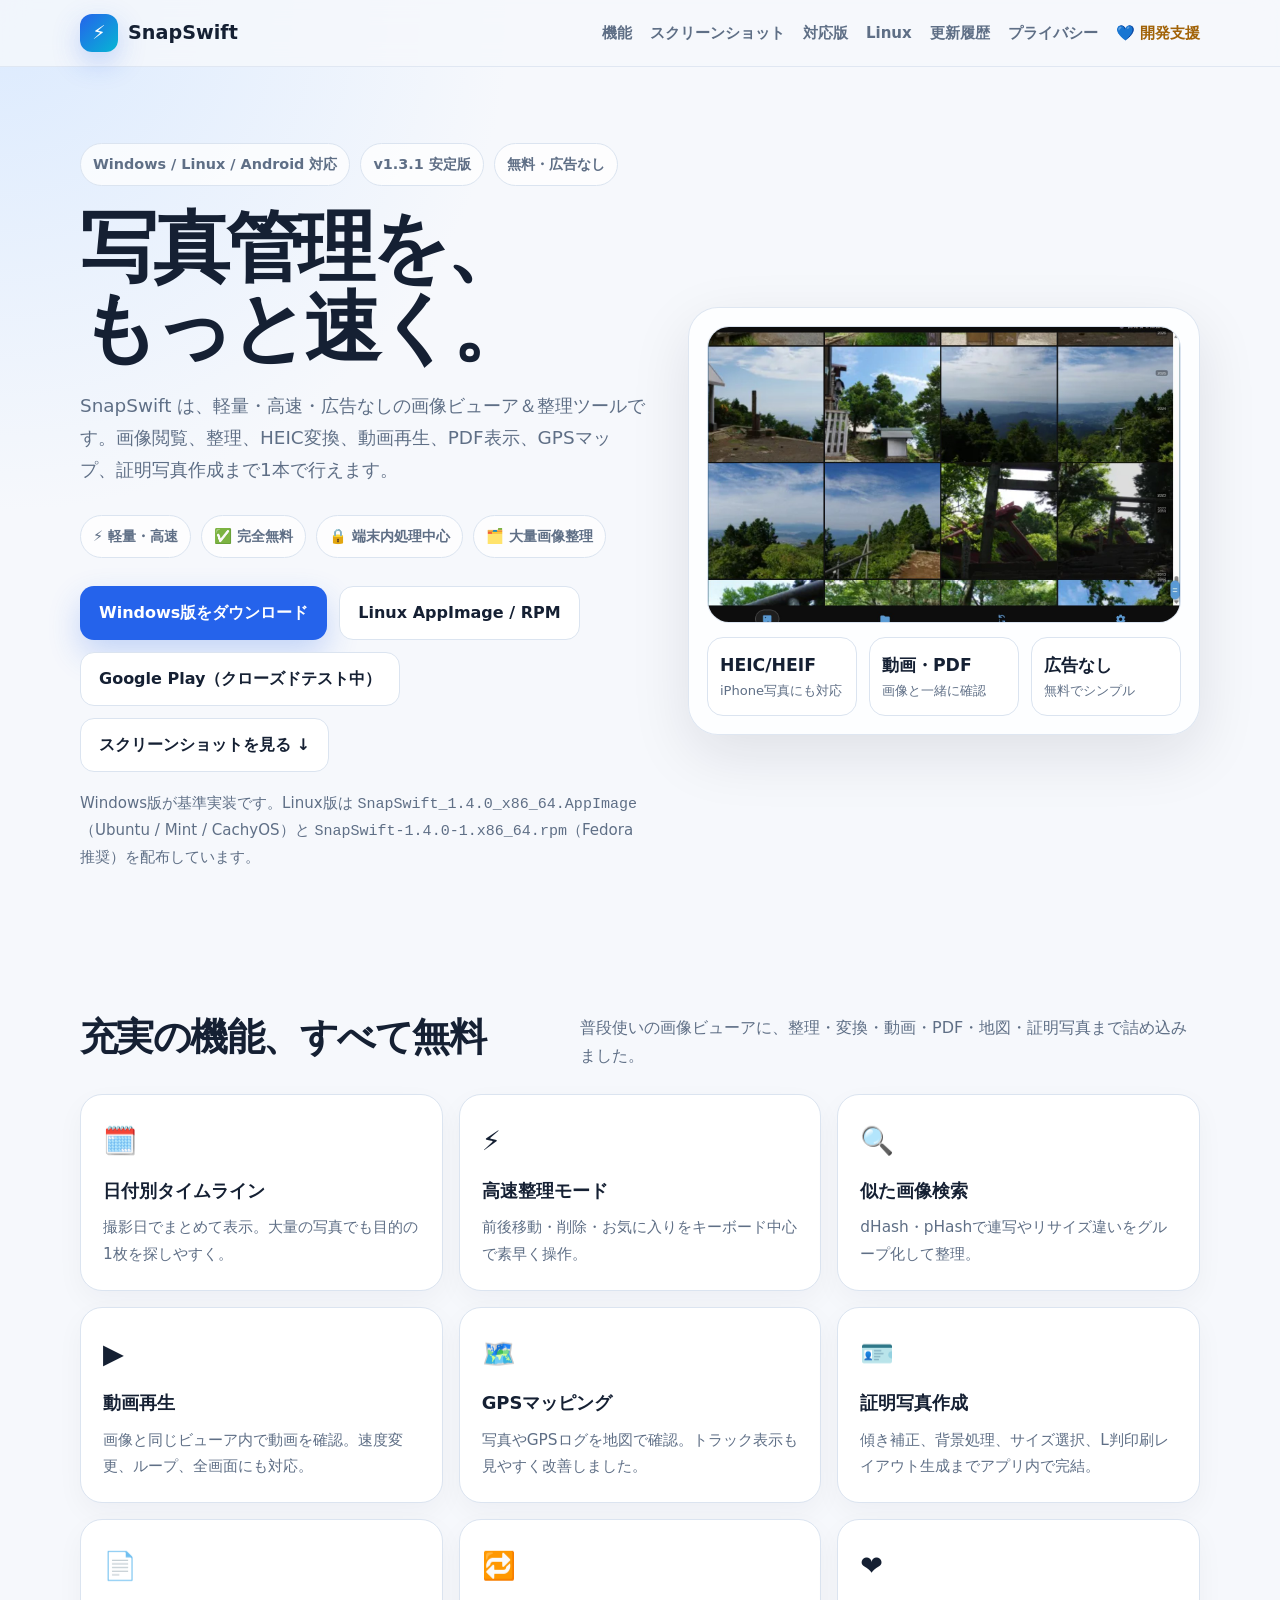
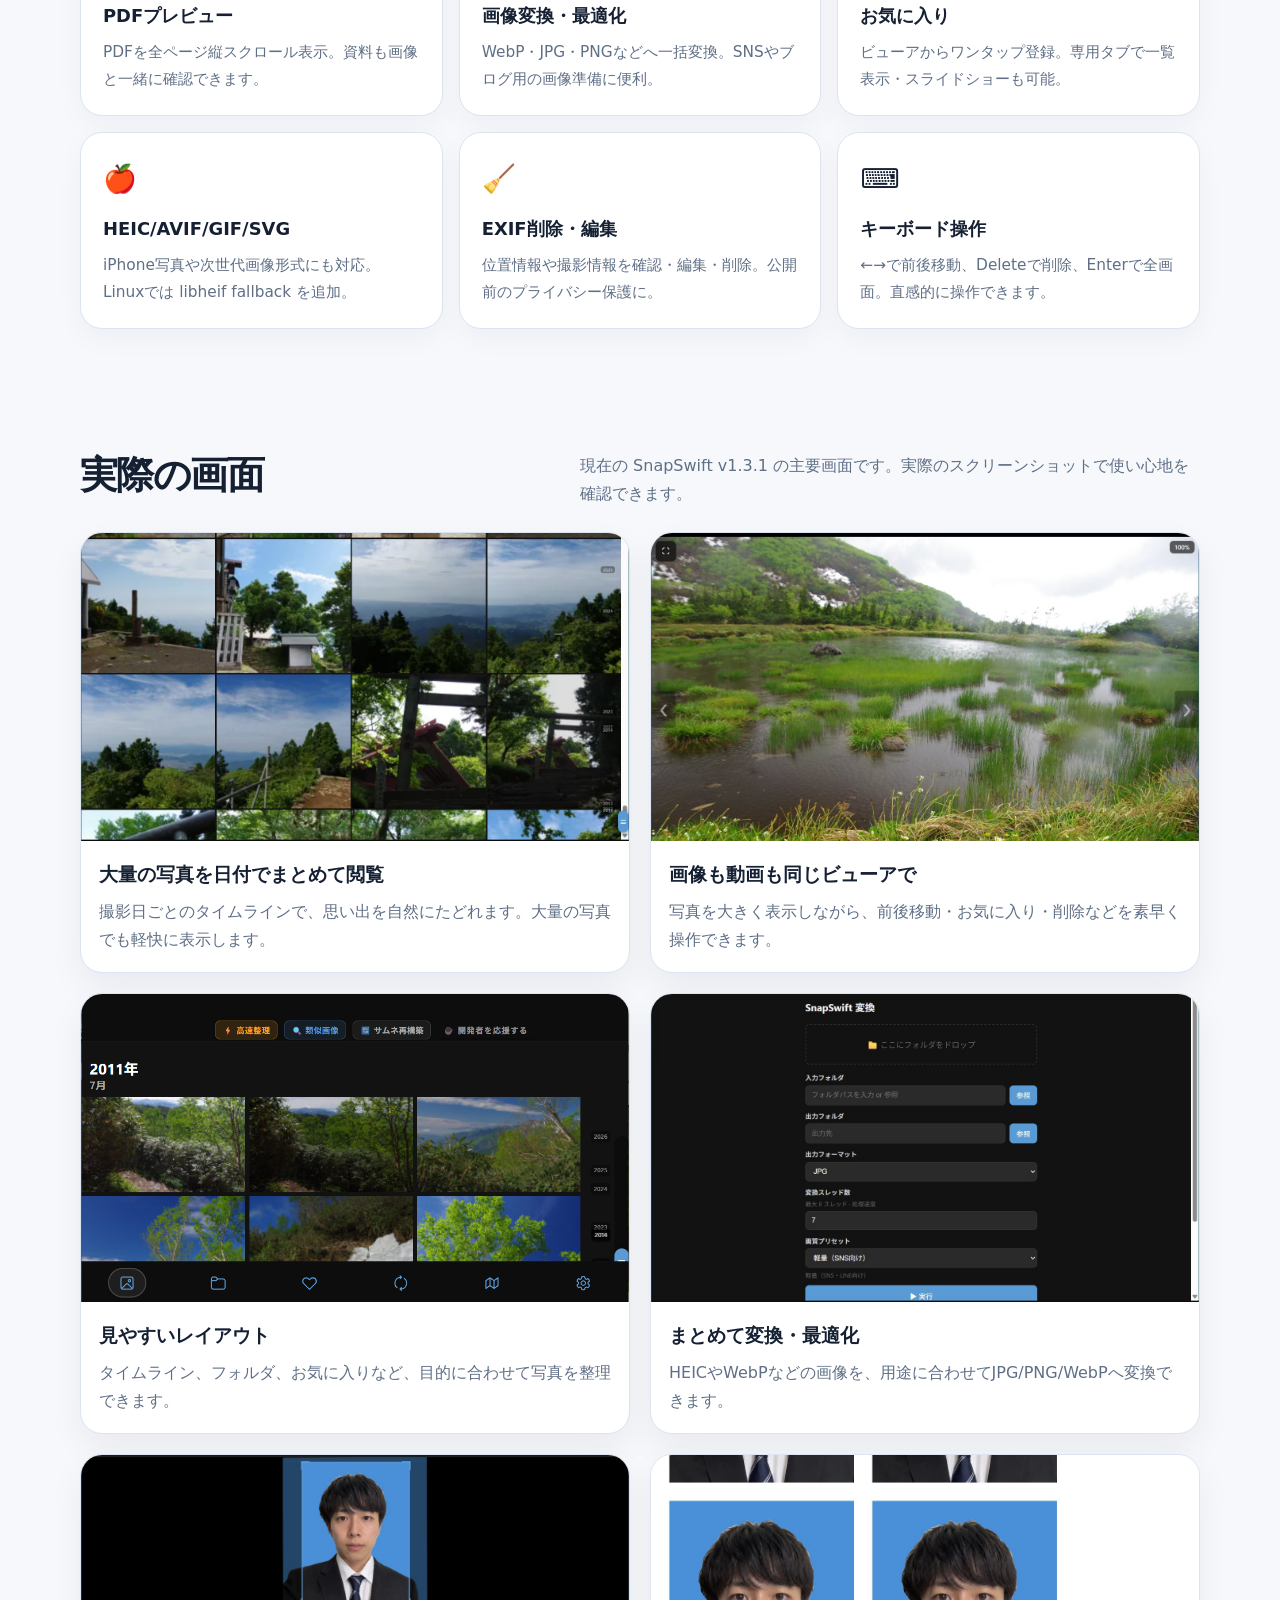
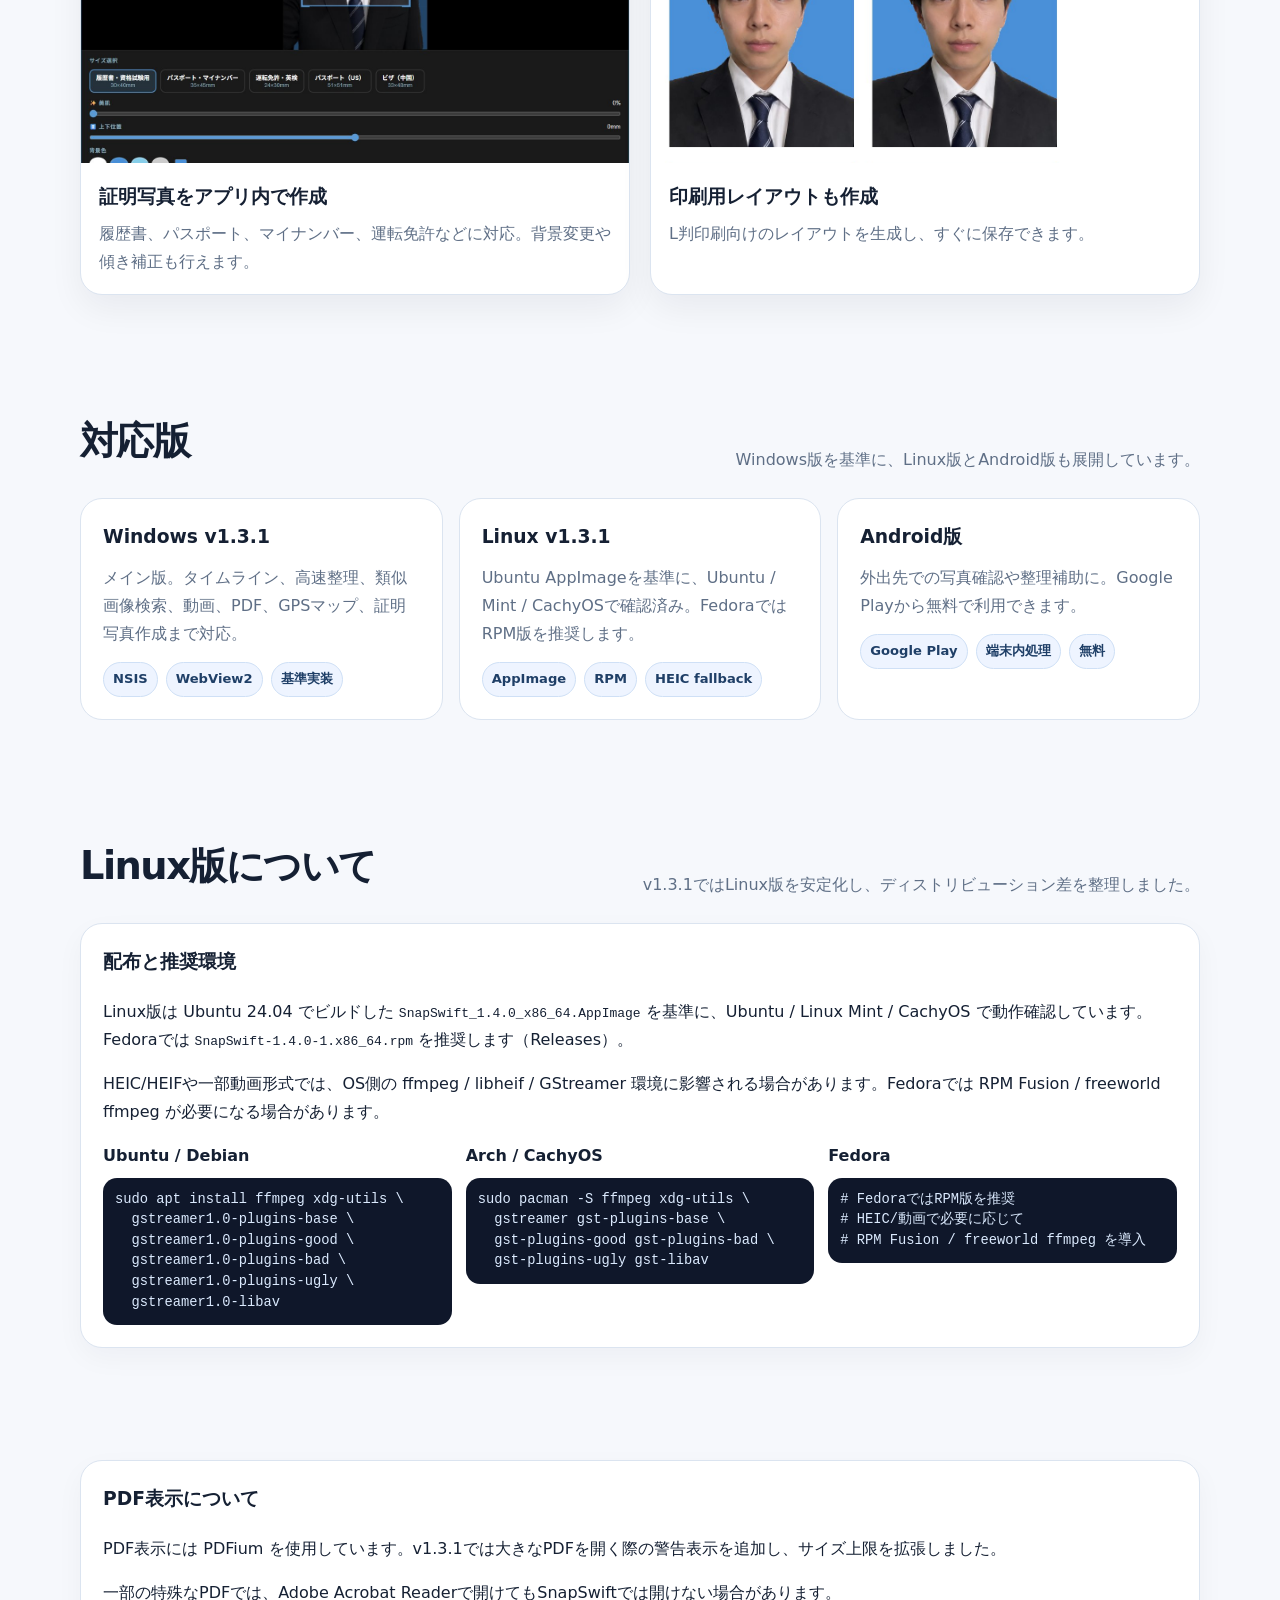
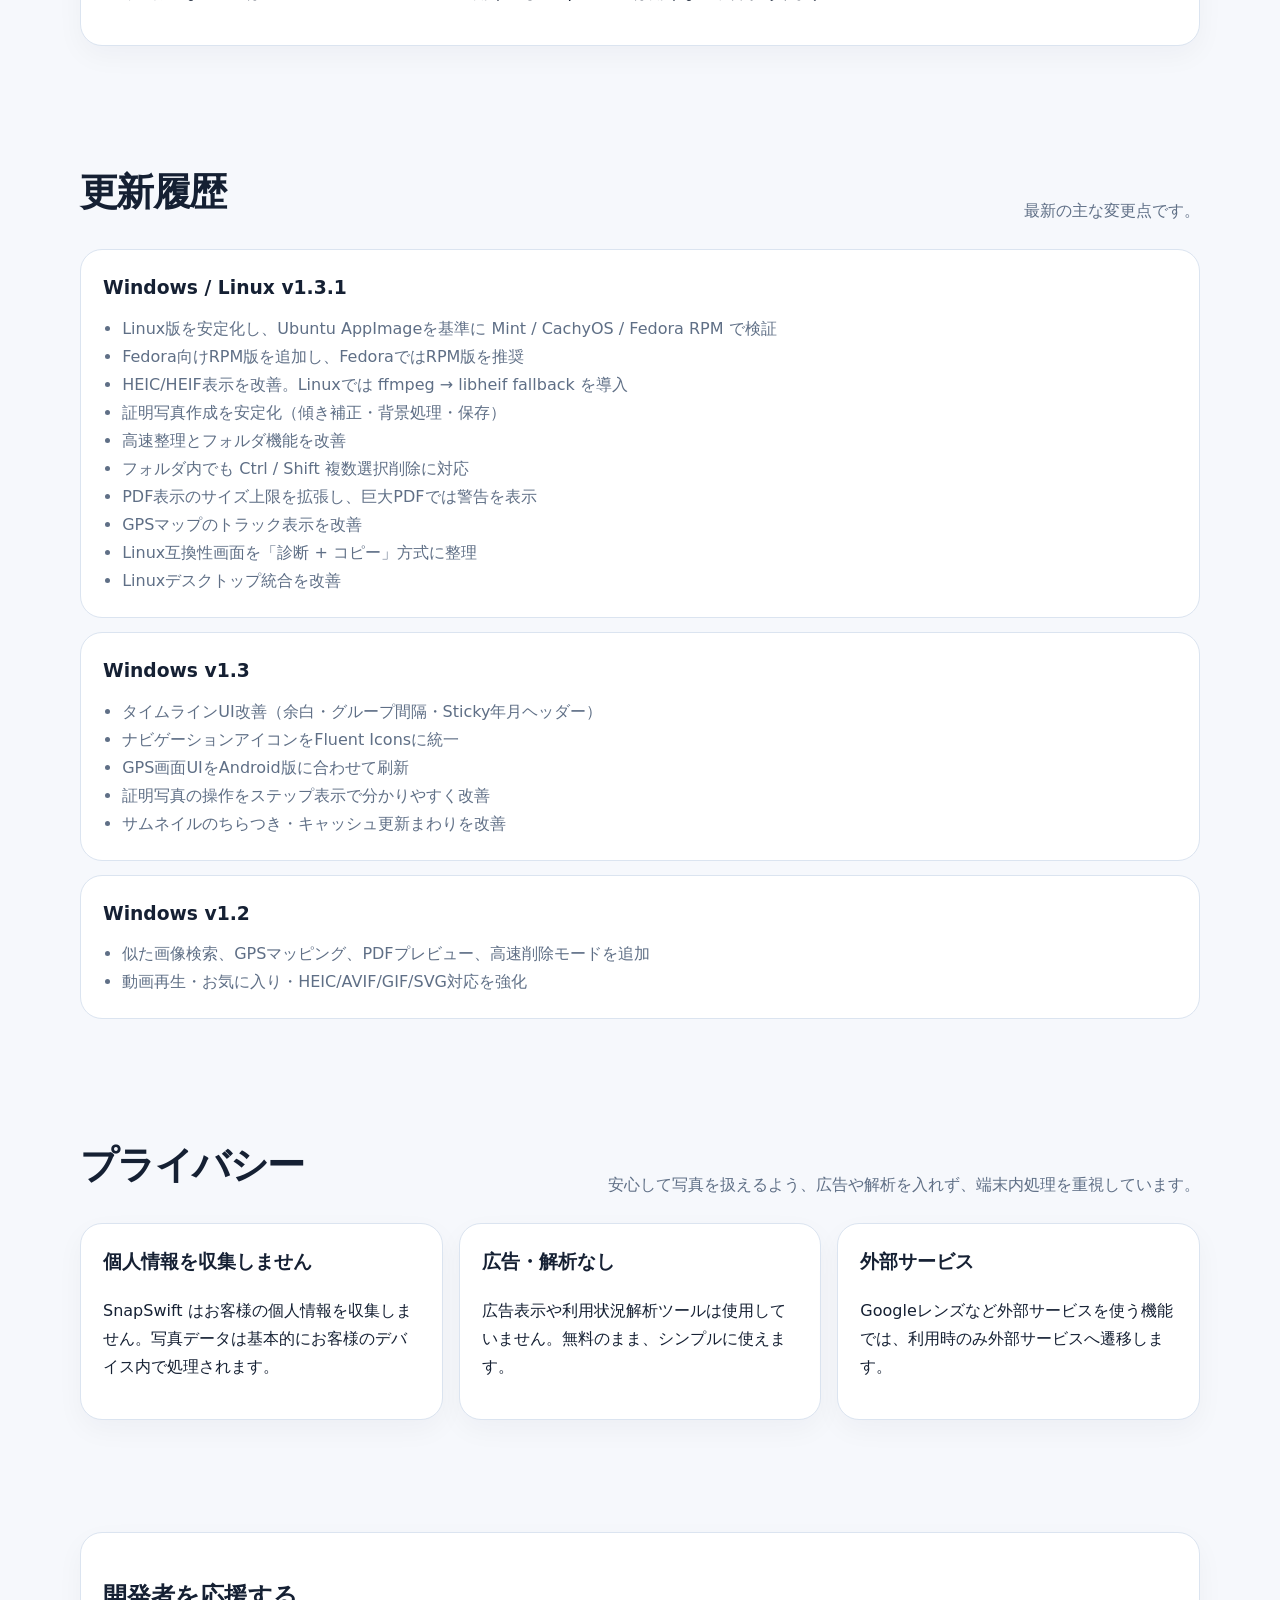
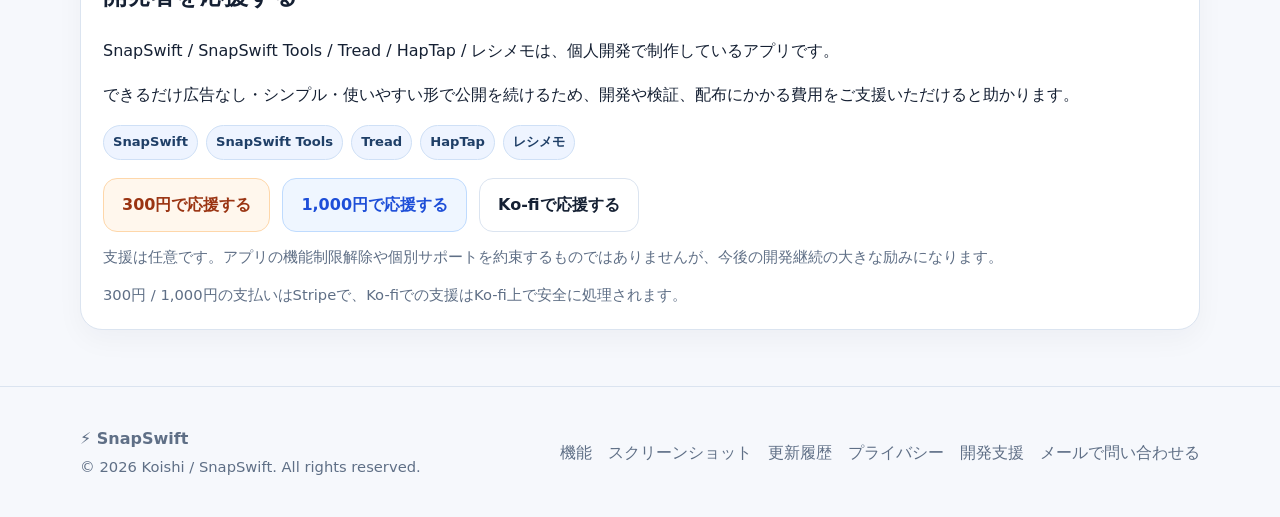
==== commit 704c7c81: "Add files via upload" ====
--- a/index.html
+++ b/index.html
@@ -360,13 +360,23 @@
     <section id="support">
       <div class="container">
         <div class="linux-note">
-          <h2>SnapSwift を応援する</h2>
-          <p>SnapSwift は無料でご利用いただけます。開発継続を応援していただける場合は、任意で開発支援をお願いいたします。</p>
-          <div class="support-actions" aria-label="SnapSwift 開発支援">
-            <a class="btn btn-support-300" href="https://buy.stripe.com/8x23cv9SL8xAcoNf6I83C01" target="_blank" rel="noopener">300円で支援する</a>
-            <a class="btn btn-support-1000" href="https://buy.stripe.com/5kQeVd3un9BE2Od7Eg83C00" target="_blank" rel="noopener">1,000円で支援する</a>
-          </div>
-          <p class="support-note">支払いはStripeで安全に処理されます。支援は任意であり、アプリ本体の基本機能は無料でご利用いただけます。</p>
+          <h2>開発者を応援する</h2>
+          <p>SnapSwift / SnapSwift Tools / Tread / HapTap / レシメモは、個人開発で制作しているアプリです。</p>
+          <p>できるだけ広告なし・シンプル・使いやすい形で公開を続けるため、開発や検証、配布にかかる費用をご支援いただけると助かります。</p>
+          <div class="pill-list" aria-label="対象アプリ">
+            <span class="pill">SnapSwift</span>
+            <span class="pill">SnapSwift Tools</span>
+            <span class="pill">Tread</span>
+            <span class="pill">HapTap</span>
+            <span class="pill">レシメモ</span>
+          </div>
+          <div class="support-actions" aria-label="開発者支援">
+            <a class="btn btn-support-300" href="https://buy.stripe.com/8x23cv9SL8xAcoNf6I83C01" target="_blank" rel="noopener">300円で応援する</a>
+            <a class="btn btn-support-1000" href="https://buy.stripe.com/5kQeVd3un9BE2Od7Eg83C00" target="_blank" rel="noopener">1,000円で応援する</a>
+            <a class="btn btn-secondary" href="https://ko-fi.com/snapswift" target="_blank" rel="noopener">Ko-fiで応援する</a>
+          </div>
+          <p class="support-note">支援は任意です。アプリの機能制限解除や個別サポートを約束するものではありませんが、今後の開発継続の大きな励みになります。</p>
+          <p class="support-note">300円 / 1,000円の支払いはStripeで、Ko-fiでの支援はKo-fi上で安全に処理されます。</p>
         </div>
       </div>
     </section>
@@ -380,6 +390,7 @@
         <a href="#screenshots">スクリーンショット</a>
         <a href="#history">更新履歴</a>
         <a href="#privacy">プライバシー</a>
+        <a href="#support">開発支援</a>
         <a href="mailto:snapswift.app@gmail.com">メールで問い合わせる</a>
       </div>
     </div>
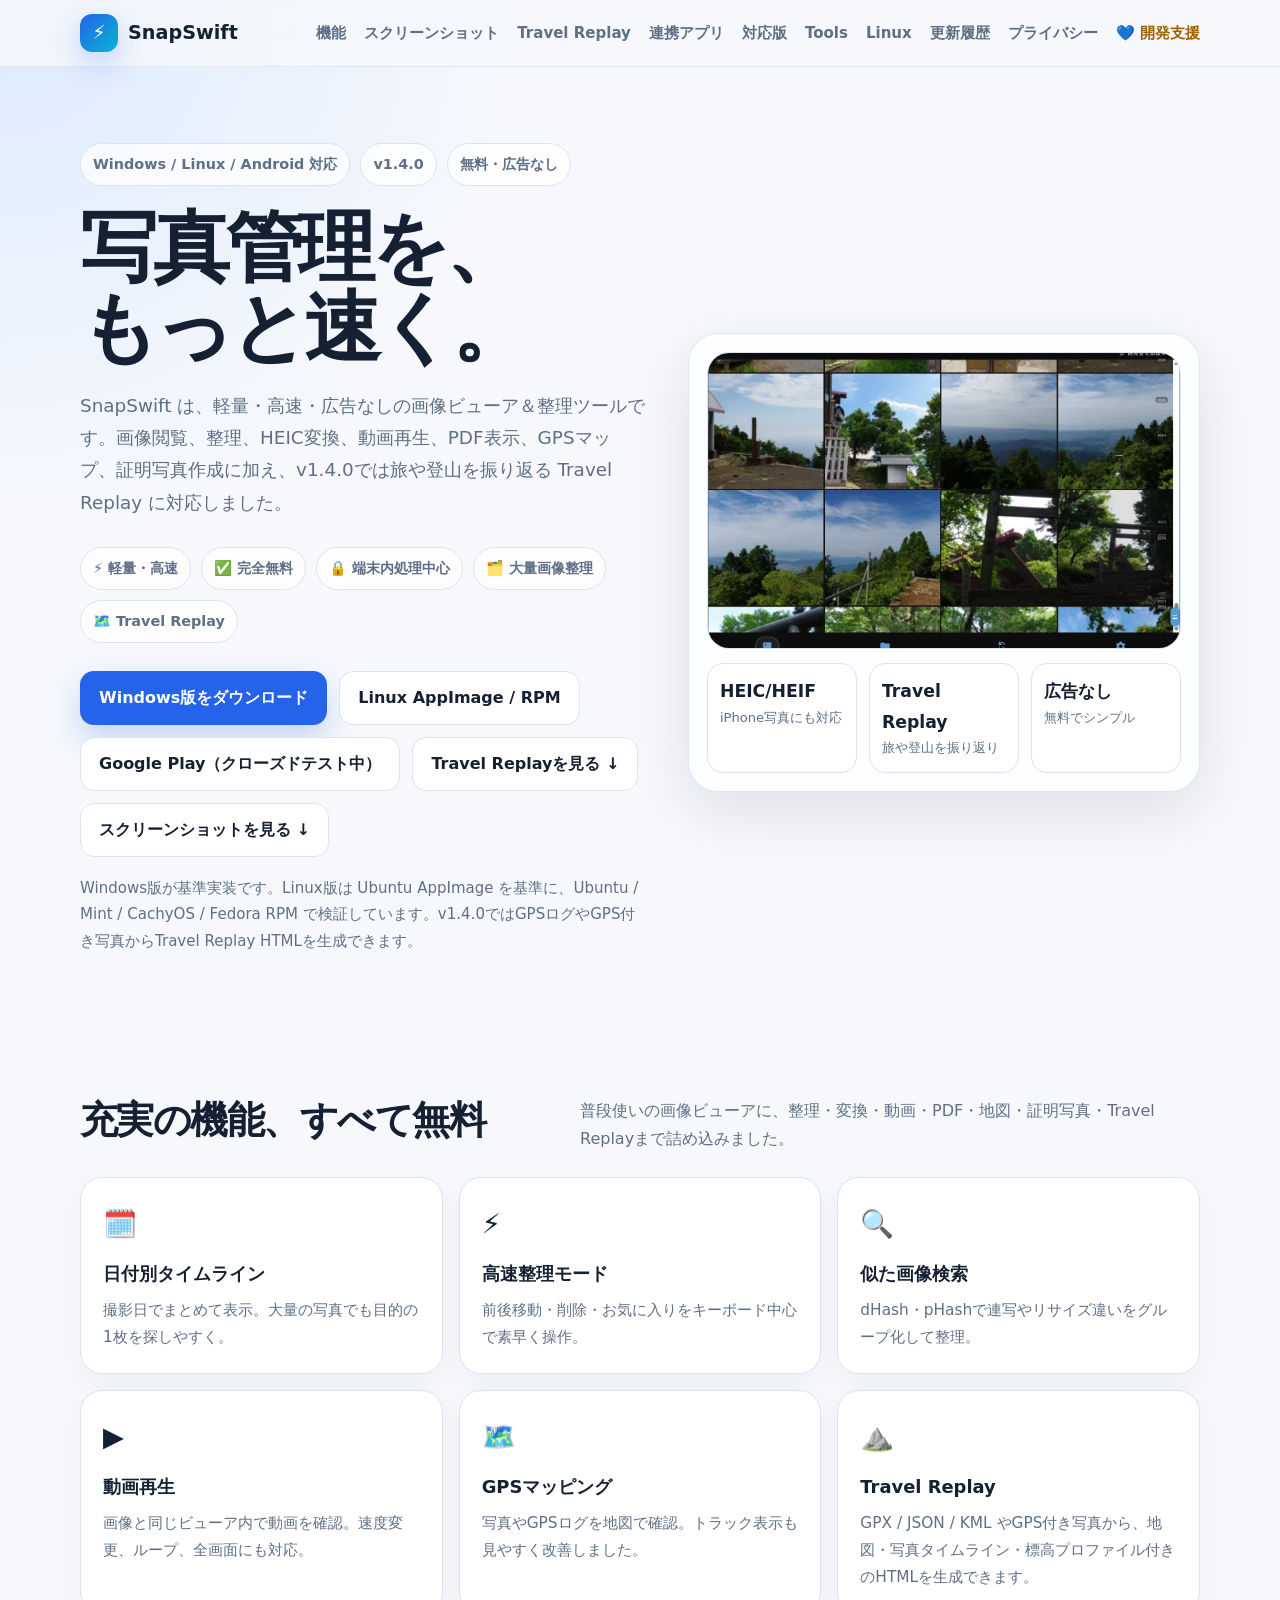
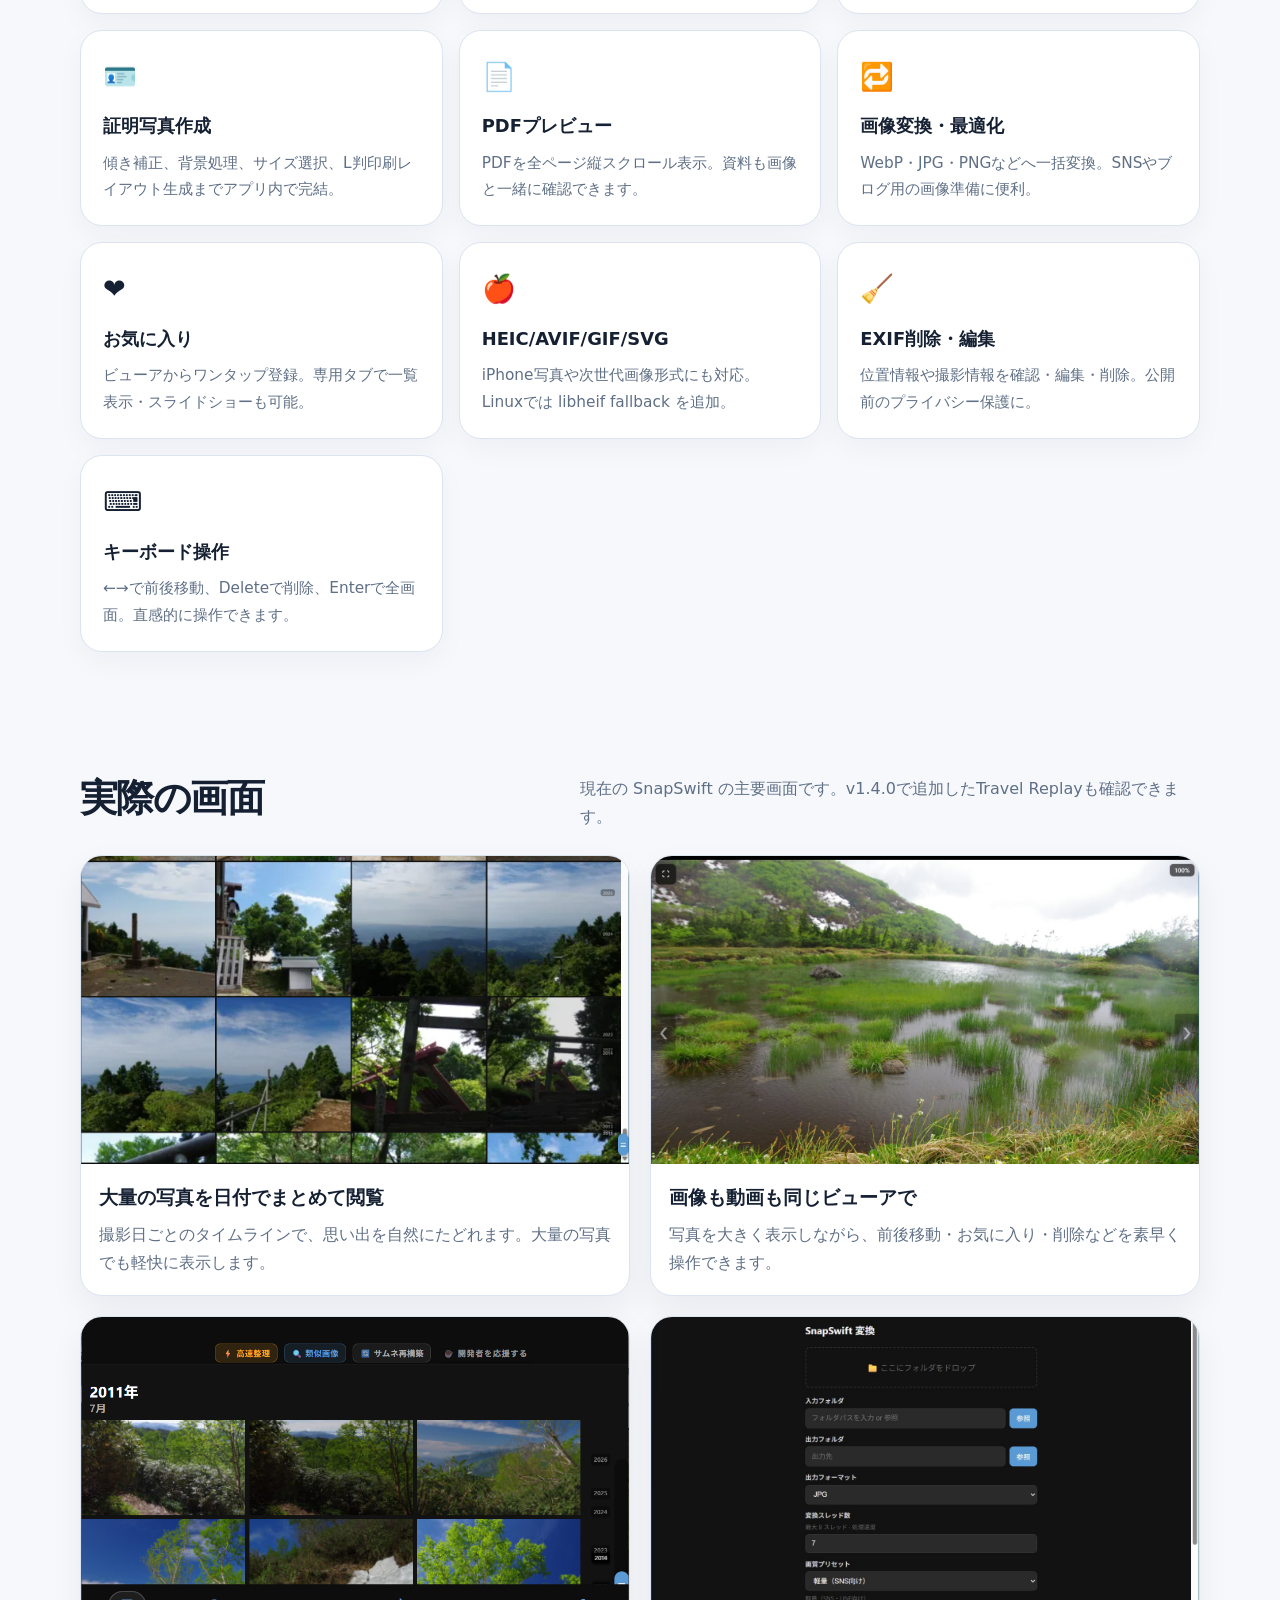
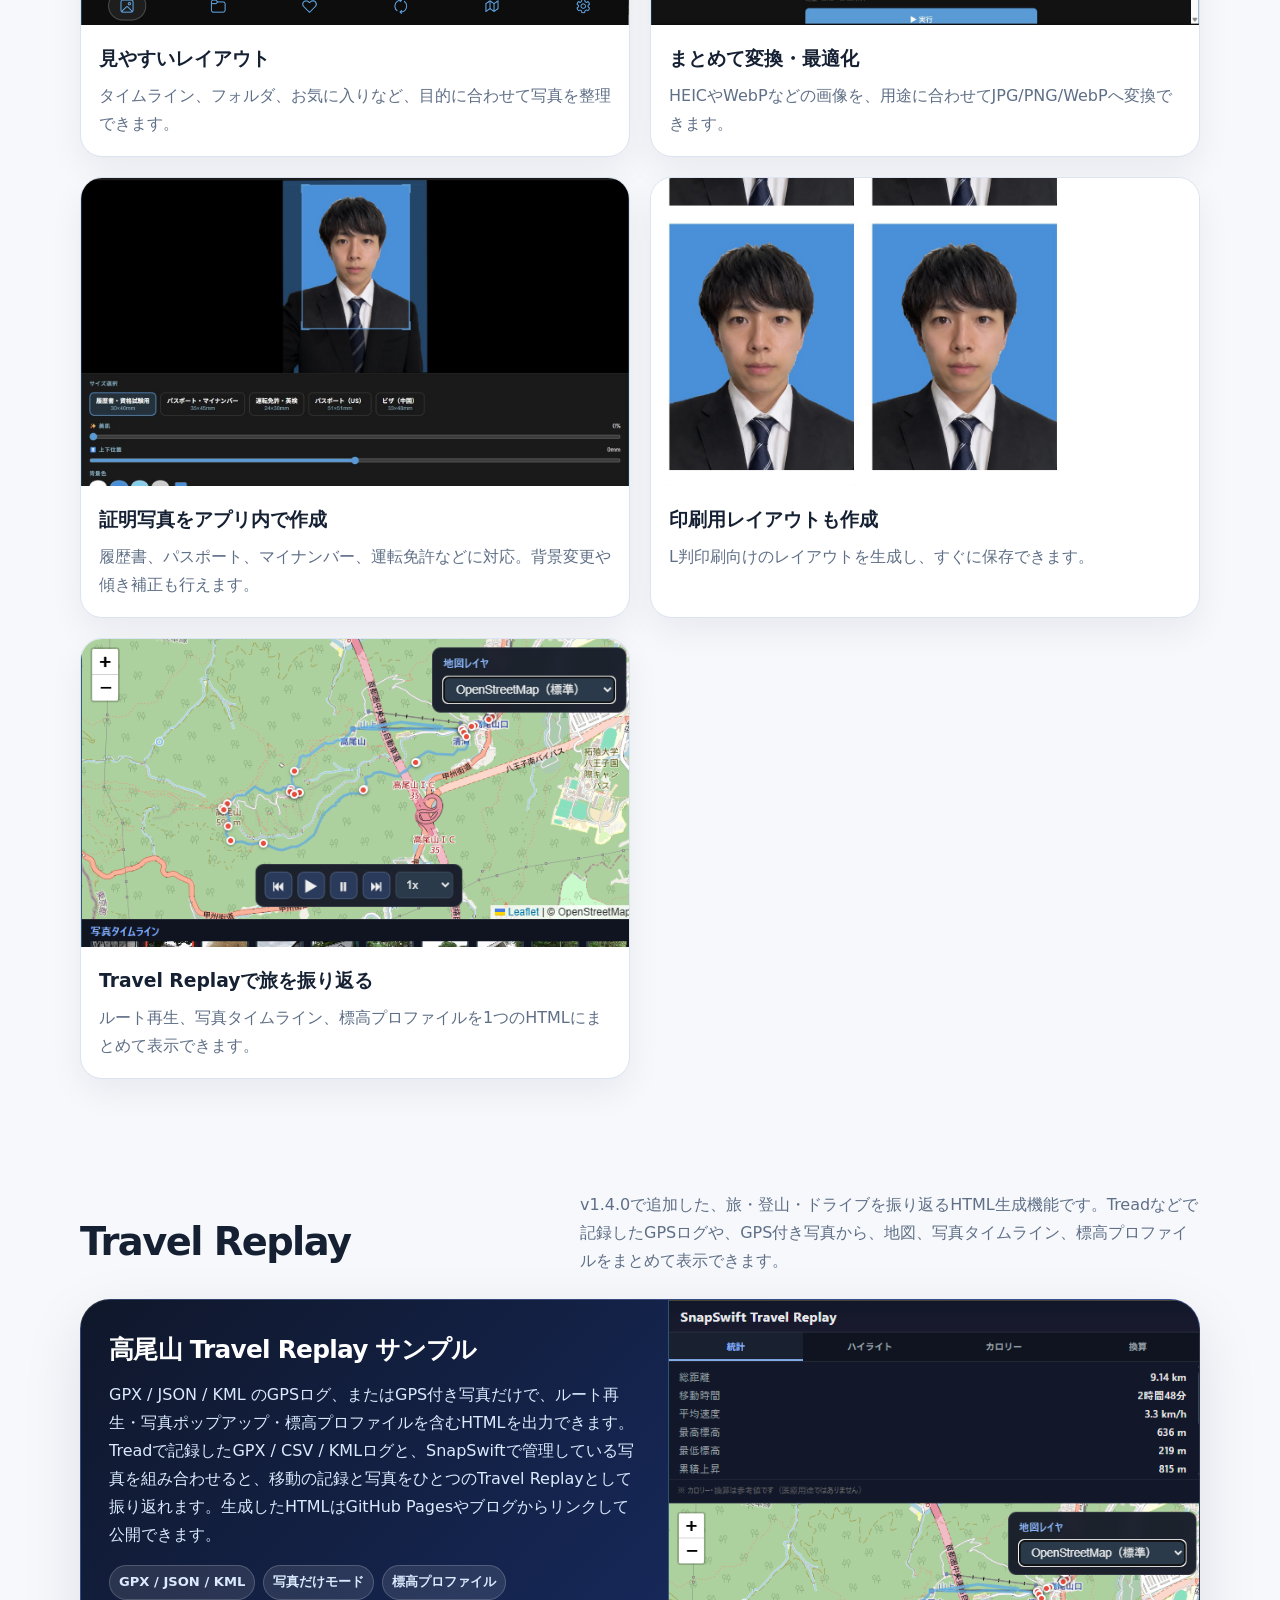
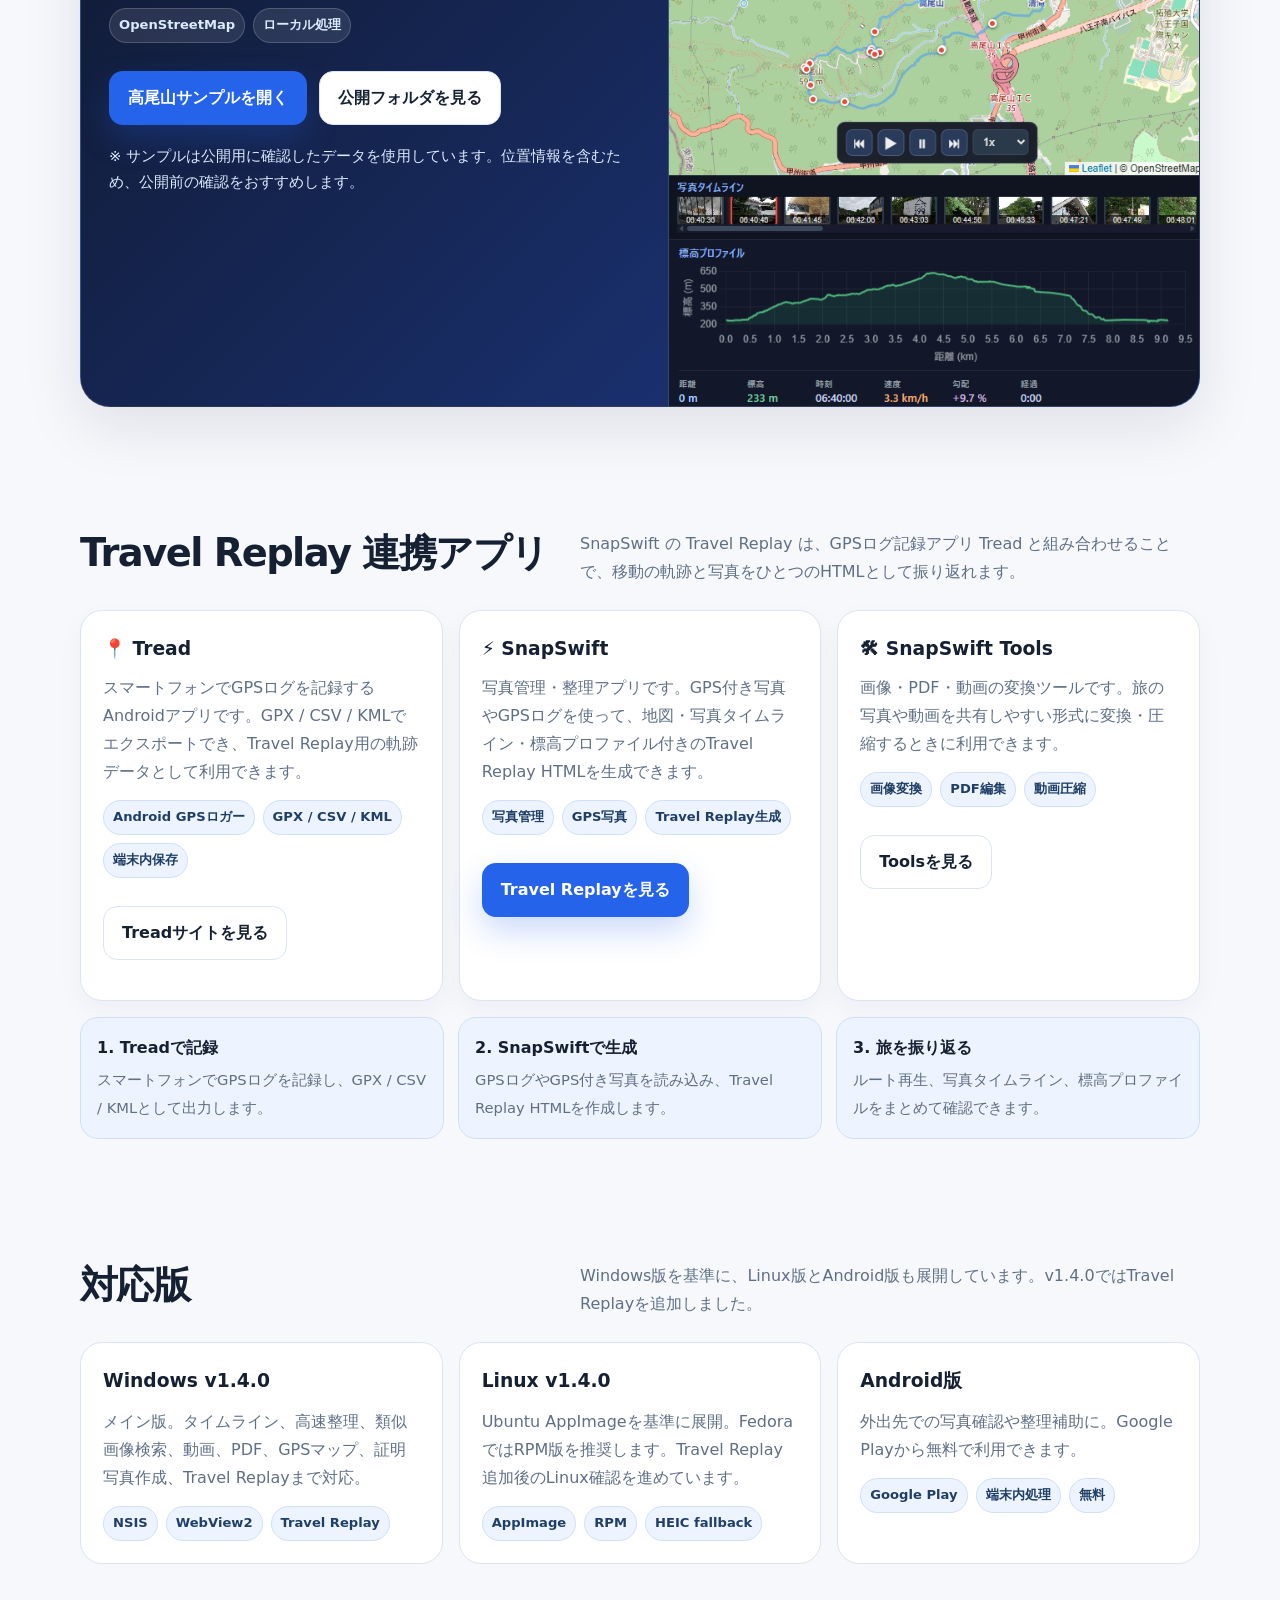
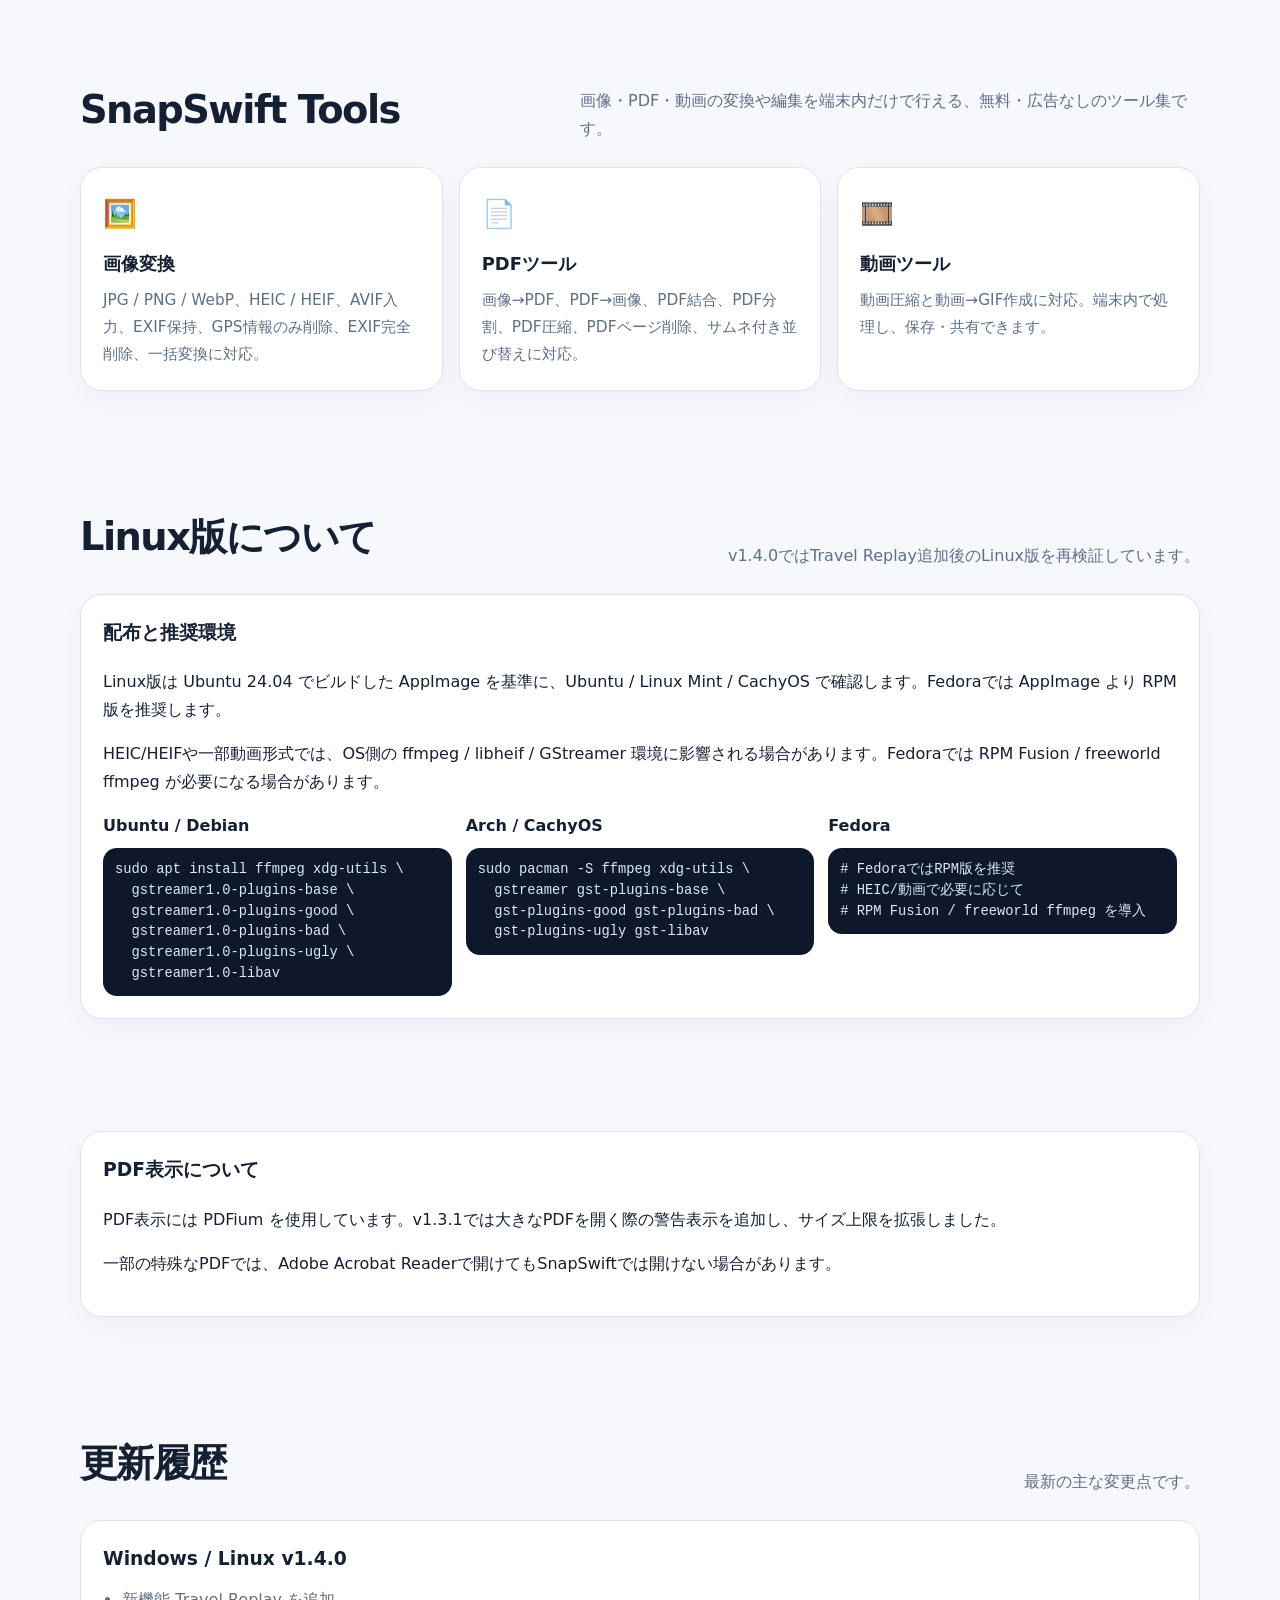
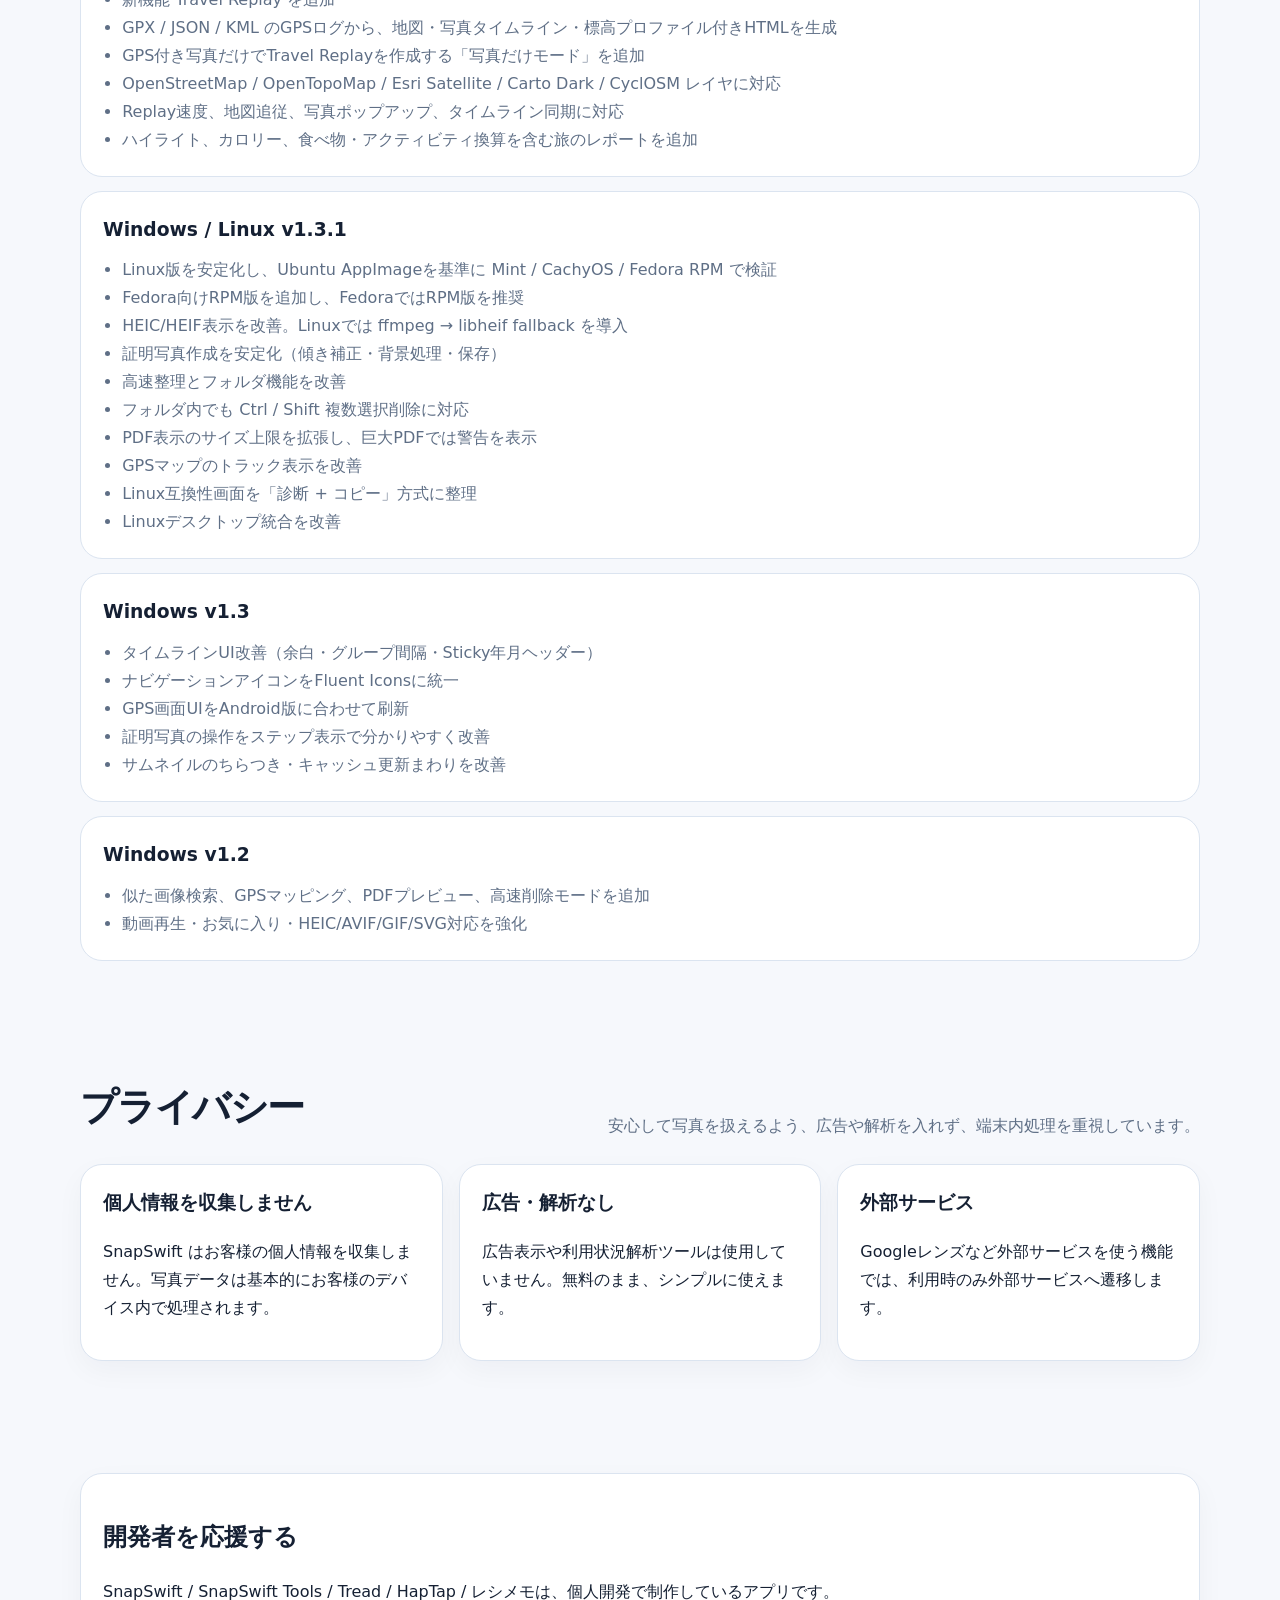
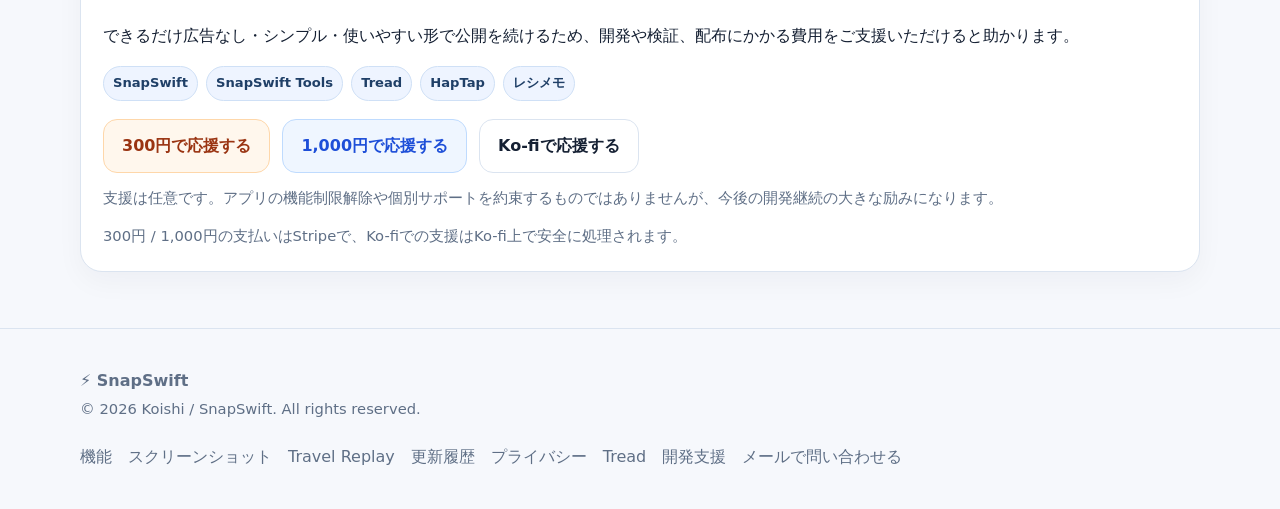
==== commit 66d9a5ac: "Add files via upload" ====
--- a/index.html
+++ b/index.html
@@ -4,9 +4,9 @@
   <meta charset="utf-8" />
   <meta name="viewport" content="width=device-width, initial-scale=1" />
   <title>SnapSwift - 軽量・高速な画像ビューア＆整理ツール</title>
-  <meta name="description" content="SnapSwift は、Windows / Linux / Android に対応した軽量・高速・広告なしの画像ビューア＆整理ツールです。大量写真整理、HEIC/HEIF、動画、PDF、GPSマップ、証明写真作成に対応。" />
+  <meta name="description" content="SnapSwift は、Windows / Linux / Android に対応した軽量・高速・広告なしの画像ビューア＆整理ツールです。Travel Replayでは、Treadなどで記録したGPSログと写真を組み合わせて旅を振り返れます。" />
   <meta property="og:title" content="SnapSwift - 軽量・高速な画像ビューア＆整理ツール" />
-  <meta property="og:description" content="Windows / Linux / Android 対応。軽量・高速・広告なし。大量写真整理、変換、動画、PDF、GPSマップ、証明写真作成まで。" />
+  <meta property="og:description" content="Windows / Linux / Android 対応。写真管理、変換、動画、PDF、GPSマップ、Travel Replay。Treadと組み合わせて旅の軌跡を振り返れます。" />
   <meta property="og:type" content="website" />
   <meta property="og:image" content="https://mttakao599.github.io/SnapSwift-site/ss_timeline.png" />
   <meta name="theme-color" content="#2563eb" />
@@ -105,6 +105,45 @@
     .screen-body { padding: 18px; }
     .screen-body h3 { margin: 0 0 6px; }
     .screen-body p { margin: 0; color: var(--muted); }
+    .travel-highlight {
+      background: linear-gradient(135deg, #0f172a, #1e3a8a);
+      color: #fff;
+      border-radius: 30px;
+      overflow: hidden;
+      box-shadow: var(--shadow);
+      border: 1px solid rgba(255,255,255,.12);
+    }
+    .travel-highlight-grid { display: grid; grid-template-columns: 1.05fr .95fr; gap: 0; align-items: stretch; }
+    .travel-highlight-body { padding: 28px; }
+    .travel-highlight h3 { margin: 0 0 10px; font-size: 1.55rem; letter-spacing: -.03em; }
+    .travel-highlight p { color: #dbeafe; margin: 0 0 16px; }
+    .travel-highlight .pill { color: #dbeafe; background: rgba(255,255,255,.10); border-color: rgba(255,255,255,.18); }
+    .travel-highlight-shot img { width: 100%; height: 100%; min-height: 300px; object-fit: cover; }
+
+    .app-link-card {
+      background: #fff;
+      border: 1px solid var(--line);
+      border-radius: var(--radius);
+      padding: 22px;
+      box-shadow: 0 10px 28px rgba(15,23,42,.04);
+    }
+    .app-link-card h3 { margin: 0 0 8px; }
+    .app-link-card p { margin: 0 0 14px; color: var(--muted); }
+    .flow-steps {
+      display: grid;
+      grid-template-columns: repeat(3, 1fr);
+      gap: 14px;
+      margin-top: 16px;
+    }
+    .flow-step {
+      background: var(--surface-soft);
+      border: 1px solid #cfe0f6;
+      border-radius: 18px;
+      padding: 16px;
+    }
+    .flow-step strong { display: block; margin-bottom: 4px; }
+    .flow-step span { color: var(--muted); font-size: .92rem; }
+
     .platform-grid { display: grid; grid-template-columns: repeat(3, 1fr); gap: 16px; }
     .platform-card { background: #fff; border: 1px solid var(--line); border-radius: var(--radius); padding: 22px; }
     .platform-card h3 { margin: 0 0 10px; }
@@ -126,7 +165,6 @@
     .footer-inner { display: flex; justify-content: space-between; gap: 20px; align-items: center; flex-wrap: wrap; }
     .footer-links { display: flex; gap: 16px; flex-wrap: wrap; }
     .small { color: var(--muted); font-size: .92rem; }
-
     .support-actions { display: flex; flex-wrap: wrap; gap: 12px; margin: 18px 0 12px; }
     .btn-support-300 { background: #fff7ed; color: #9a3412; border-color: #fed7aa; }
     .btn-support-300:hover { border-color: #fb923c; transform: translateY(-1px); }
@@ -136,6 +174,7 @@
     @media (max-width: 900px) {
       .hero-grid, .feature-grid, .platform-grid, .code-grid, .privacy-grid { grid-template-columns: 1fr; }
       .screens { grid-template-columns: 1fr; }
+      .travel-highlight-grid, .flow-steps { grid-template-columns: 1fr; }
       .section-title { display: block; }
       .nav-links { display: none; }
       .hero { padding-top: 48px; }
@@ -150,7 +189,10 @@
       <nav class="nav-links" aria-label="Main navigation">
         <a href="#features">機能</a>
         <a href="#screenshots">スクリーンショット</a>
+        <a href="#travel-replay">Travel Replay</a>
+        <a href="#travel-apps">連携アプリ</a>
         <a href="#platforms">対応版</a>
+        <a href="#tools">Tools</a>
         <a href="#linux">Linux</a>
         <a href="#history">更新履歴</a>
         <a href="#privacy">プライバシー</a>
@@ -165,30 +207,32 @@
         <div>
           <div class="badge-row">
             <span class="badge">Windows / Linux / Android 対応</span>
-            <span class="badge">v1.3.1 安定版</span>
+            <span class="badge">v1.4.0</span>
             <span class="badge">無料・広告なし</span>
           </div>
           <h1>写真管理を、<br />もっと速く。</h1>
-          <p>SnapSwift は、軽量・高速・広告なしの画像ビューア＆整理ツールです。画像閲覧、整理、HEIC変換、動画再生、PDF表示、GPSマップ、証明写真作成まで1本で行えます。</p>
+          <p>SnapSwift は、軽量・高速・広告なしの画像ビューア＆整理ツールです。画像閲覧、整理、HEIC変換、動画再生、PDF表示、GPSマップ、証明写真作成に加え、v1.4.0では旅や登山を振り返る Travel Replay に対応しました。</p>
           <div class="badge-row" aria-label="Key features">
             <span class="badge">⚡ 軽量・高速</span>
             <span class="badge">✅ 完全無料</span>
             <span class="badge">🔒 端末内処理中心</span>
             <span class="badge">🗂️ 大量画像整理</span>
+            <span class="badge">🗺️ Travel Replay</span>
           </div>
           <div class="hero-cta">
             <a class="btn btn-primary" href="https://github.com/MtTakao599/SnapSwift-site/releases" target="_blank" rel="noopener">Windows版をダウンロード</a>
             <a class="btn btn-secondary" href="https://github.com/MtTakao599/SnapSwift-site/releases" target="_blank" rel="noopener">Linux AppImage / RPM</a>
             <a class="btn btn-secondary" href="https://play.google.com/store/apps/details?id=com.snapswift.android" target="_blank" rel="noopener">Google Play（クローズドテスト中）</a>
+            <a class="btn btn-secondary" href="#travel-replay">Travel Replayを見る ↓</a>
             <a class="btn btn-secondary" href="#screenshots">スクリーンショットを見る ↓</a>
           </div>
-          <p class="hero-note">Windows版が基準実装です。Linux版は <code>SnapSwift_1.4.0_x86_64.AppImage</code>（Ubuntu / Mint / CachyOS）と <code>SnapSwift-1.4.0-1.x86_64.rpm</code>（Fedora 推奨）を配布しています。</p>
+          <p class="hero-note">Windows版が基準実装です。Linux版は Ubuntu AppImage を基準に、Ubuntu / Mint / CachyOS / Fedora RPM で検証しています。v1.4.0ではGPSログやGPS付き写真からTravel Replay HTMLを生成できます。</p>
         </div>
         <div class="hero-card">
-          <div class="hero-shot"><img src="ss_timeline.png" alt="SnapSwift タイムライン画面" /></div>
+          <div class="hero-shot"><img src="https://mttakao599.github.io/SnapSwift-site/ss_timeline.png" alt="SnapSwift タイムライン画面" /></div>
           <div class="hero-stats">
             <div class="stat"><strong>HEIC/HEIF</strong><span>iPhone写真にも対応</span></div>
-            <div class="stat"><strong>動画・PDF</strong><span>画像と一緒に確認</span></div>
+            <div class="stat"><strong>Travel Replay</strong><span>旅や登山を振り返り</span></div>
             <div class="stat"><strong>広告なし</strong><span>無料でシンプル</span></div>
           </div>
         </div>
@@ -199,14 +243,15 @@
       <div class="container">
         <div class="section-title">
           <h2>充実の機能、すべて無料</h2>
-          <p>普段使いの画像ビューアに、整理・変換・動画・PDF・地図・証明写真まで詰め込みました。</p>
+          <p>普段使いの画像ビューアに、整理・変換・動画・PDF・地図・証明写真・Travel Replayまで詰め込みました。</p>
         </div>
         <div class="feature-grid">
           <article class="feature-card"><div class="icon">🗓️</div><h3>日付別タイムライン</h3><p>撮影日でまとめて表示。大量の写真でも目的の1枚を探しやすく。</p></article>
           <article class="feature-card"><div class="icon">⚡</div><h3>高速整理モード</h3><p>前後移動・削除・お気に入りをキーボード中心で素早く操作。</p></article>
           <article class="feature-card"><div class="icon">🔍</div><h3>似た画像検索</h3><p>dHash・pHashで連写やリサイズ違いをグループ化して整理。</p></article>
           <article class="feature-card"><div class="icon">▶️</div><h3>動画再生</h3><p>画像と同じビューア内で動画を確認。速度変更、ループ、全画面にも対応。</p></article>
-          <article class="feature-card"><div class="icon">🗺️</div><h3>GPSマッピング</h3><p>写真やGPSログを地図で確認。トラック表示も見やすく改善しました。</p></article>
+                    <article class="feature-card"><div class="icon">🗺️</div><h3>GPSマッピング</h3><p>写真やGPSログを地図で確認。トラック表示も見やすく改善しました。</p></article>
+          <article class="feature-card"><div class="icon">⛰️</div><h3>Travel Replay</h3><p>GPX / JSON / KML やGPS付き写真から、地図・写真タイムライン・標高プロファイル付きのHTMLを生成できます。</p></article>
           <article class="feature-card"><div class="icon">🪪</div><h3>証明写真作成</h3><p>傾き補正、背景処理、サイズ選択、L判印刷レイアウト生成までアプリ内で完結。</p></article>
           <article class="feature-card"><div class="icon">📄</div><h3>PDFプレビュー</h3><p>PDFを全ページ縦スクロール表示。資料も画像と一緒に確認できます。</p></article>
           <article class="feature-card"><div class="icon">🔁</div><h3>画像変換・最適化</h3><p>WebP・JPG・PNGなどへ一括変換。SNSやブログ用の画像準備に便利。</p></article>
@@ -222,34 +267,115 @@
       <div class="container">
         <div class="section-title">
           <h2>実際の画面</h2>
-          <p>現在の SnapSwift v1.3.1 の主要画面です。実際のスクリーンショットで使い心地を確認できます。</p>
+          <p>現在の SnapSwift の主要画面です。v1.4.0で追加したTravel Replayも確認できます。</p>
         </div>
         <div class="screens">
-          <article class="screen-card"><img src="ss_timeline.png" alt="タイムライン画面" /><div class="screen-body"><h3>大量の写真を日付でまとめて閲覧</h3><p>撮影日ごとのタイムラインで、思い出を自然にたどれます。大量の写真でも軽快に表示します。</p></div></article>
-          <article class="screen-card"><img src="ss_viewer.png" alt="ビューア画面" /><div class="screen-body"><h3>画像も動画も同じビューアで</h3><p>写真を大きく表示しながら、前後移動・お気に入り・削除などを素早く操作できます。</p></div></article>
-          <article class="screen-card"><img src="ss_menu.png" alt="レイアウト画面" /><div class="screen-body"><h3>見やすいレイアウト</h3><p>タイムライン、フォルダ、お気に入りなど、目的に合わせて写真を整理できます。</p></div></article>
-          <article class="screen-card"><img src="ss_convert.png" alt="画像変換画面" /><div class="screen-body"><h3>まとめて変換・最適化</h3><p>HEICやWebPなどの画像を、用途に合わせてJPG/PNG/WebPへ変換できます。</p></div></article>
-          <article class="screen-card"><img src="ss_idphoto.png" alt="証明写真作成画面" /><div class="screen-body"><h3>証明写真をアプリ内で作成</h3><p>履歴書、パスポート、マイナンバー、運転免許などに対応。背景変更や傾き補正も行えます。</p></div></article>
-          <article class="screen-card"><img src="ss_layout.png" alt="証明写真完成画面" /><div class="screen-body"><h3>印刷用レイアウトも作成</h3><p>L判印刷向けのレイアウトを生成し、すぐに保存できます。</p></div></article>
-        </div>
-      </div>
-    </section>
+          <article class="screen-card"><img src="https://mttakao599.github.io/SnapSwift-site/ss_timeline.png" alt="タイムライン画面" /><div class="screen-body"><h3>大量の写真を日付でまとめて閲覧</h3><p>撮影日ごとのタイムラインで、思い出を自然にたどれます。大量の写真でも軽快に表示します。</p></div></article>
+          <article class="screen-card"><img src="https://mttakao599.github.io/SnapSwift-site/ss_viewer.png" alt="ビューア画面" /><div class="screen-body"><h3>画像も動画も同じビューアで</h3><p>写真を大きく表示しながら、前後移動・お気に入り・削除などを素早く操作できます。</p></div></article>
+          <article class="screen-card"><img src="https://mttakao599.github.io/SnapSwift-site/ss_menu.png" alt="レイアウト画面" /><div class="screen-body"><h3>見やすいレイアウト</h3><p>タイムライン、フォルダ、お気に入りなど、目的に合わせて写真を整理できます。</p></div></article>
+          <article class="screen-card"><img src="https://mttakao599.github.io/SnapSwift-site/ss_convert.png" alt="画像変換画面" /><div class="screen-body"><h3>まとめて変換・最適化</h3><p>HEICやWebPなどの画像を、用途に合わせてJPG/PNG/WebPへ変換できます。</p></div></article>
+          <article class="screen-card"><img src="https://mttakao599.github.io/SnapSwift-site/ss_idphoto.png" alt="証明写真作成画面" /><div class="screen-body"><h3>証明写真をアプリ内で作成</h3><p>履歴書、パスポート、マイナンバー、運転免許などに対応。背景変更や傾き補正も行えます。</p></div></article>
+          <article class="screen-card"><img src="https://mttakao599.github.io/SnapSwift-site/ss_layout.png" alt="証明写真完成画面" /><div class="screen-body"><h3>印刷用レイアウトも作成</h3><p>L判印刷向けのレイアウトを生成し、すぐに保存できます。</p></div></article>
+          <article class="screen-card"><img src="https://mttakao599.github.io/SnapSwift-site/travel/takao-20260605/FC2Takao20260605.png" alt="Travel Replay画面" /><div class="screen-body"><h3>Travel Replayで旅を振り返る</h3><p>ルート再生、写真タイムライン、標高プロファイルを1つのHTMLにまとめて表示できます。</p></div></article>
+        </div>
+      </div>
+    </section>
+
+
+
+    <section id="travel-replay">
+      <div class="container">
+        <div class="section-title">
+          <h2>Travel Replay</h2>
+          <p>v1.4.0で追加した、旅・登山・ドライブを振り返るHTML生成機能です。Treadなどで記録したGPSログや、GPS付き写真から、地図、写真タイムライン、標高プロファイルをまとめて表示できます。</p>
+        </div>
+        <div class="travel-highlight">
+          <div class="travel-highlight-grid">
+            <div class="travel-highlight-body">
+              <h3>高尾山 Travel Replay サンプル</h3>
+              <p>GPX / JSON / KML のGPSログ、またはGPS付き写真だけで、ルート再生・写真ポップアップ・標高プロファイルを含むHTMLを出力できます。Treadで記録したGPX / CSV / KMLログと、SnapSwiftで管理している写真を組み合わせると、移動の記録と写真をひとつのTravel Replayとして振り返れます。生成したHTMLはGitHub Pagesやブログからリンクして公開できます。</p>
+              <div class="pill-list">
+                <span class="pill">GPX / JSON / KML</span>
+                <span class="pill">写真だけモード</span>
+                <span class="pill">標高プロファイル</span>
+                <span class="pill">OpenStreetMap</span>
+                <span class="pill">ローカル処理</span>
+              </div>
+              <div class="hero-cta">
+                <a class="btn btn-primary" href="https://mttakao599.github.io/SnapSwift-site/travel/takao-20260605/takao_travel_replay.html" target="_blank" rel="noopener">高尾山サンプルを開く</a>
+                <a class="btn btn-secondary" href="https://github.com/MtTakao599/SnapSwift-site/tree/main/travel/takao-20260605" target="_blank" rel="noopener">公開フォルダを見る</a>
+              </div>
+              <p class="small">※ サンプルは公開用に確認したデータを使用しています。位置情報を含むため、公開前の確認をおすすめします。</p>
+            </div>
+            <a class="travel-highlight-shot" href="https://mttakao599.github.io/SnapSwift-site/travel/takao-20260605/takao_travel_replay.html" target="_blank" rel="noopener" aria-label="高尾山 Travel Replay サンプルを開く">
+              <img src="https://mttakao599.github.io/SnapSwift-site/travel/takao-20260605/FC2Takao20260605.png" alt="SnapSwift Travel Replay 高尾山サンプル" />
+            </a>
+          </div>
+        </div>
+      </div>
+    </section>
+
+
+    <section id="travel-apps">
+      <div class="container">
+        <div class="section-title">
+          <h2>Travel Replay 連携アプリ</h2>
+          <p>SnapSwift の Travel Replay は、GPSログ記録アプリ Tread と組み合わせることで、移動の軌跡と写真をひとつのHTMLとして振り返れます。</p>
+        </div>
+
+        <div class="platform-grid">
+          <article class="app-link-card">
+            <h3>📍 Tread</h3>
+            <p>スマートフォンでGPSログを記録するAndroidアプリです。GPX / CSV / KMLでエクスポートでき、Travel Replay用の軌跡データとして利用できます。</p>
+            <div class="pill-list"><span class="pill">Android GPSロガー</span><span class="pill">GPX / CSV / KML</span><span class="pill">端末内保存</span></div>
+            <div class="hero-cta">
+              <a class="btn btn-secondary" href="https://mttakao599.github.io/tread-site/" target="_blank" rel="noopener">Treadサイトを見る</a>
+            </div>
+          </article>
+
+          <article class="app-link-card">
+            <h3>⚡ SnapSwift</h3>
+            <p>写真管理・整理アプリです。GPS付き写真やGPSログを使って、地図・写真タイムライン・標高プロファイル付きのTravel Replay HTMLを生成できます。</p>
+            <div class="pill-list"><span class="pill">写真管理</span><span class="pill">GPS写真</span><span class="pill">Travel Replay生成</span></div>
+            <div class="hero-cta">
+              <a class="btn btn-primary" href="#travel-replay">Travel Replayを見る</a>
+            </div>
+          </article>
+
+          <article class="app-link-card">
+            <h3>🛠 SnapSwift Tools</h3>
+            <p>画像・PDF・動画の変換ツールです。旅の写真や動画を共有しやすい形式に変換・圧縮するときに利用できます。</p>
+            <div class="pill-list"><span class="pill">画像変換</span><span class="pill">PDF編集</span><span class="pill">動画圧縮</span></div>
+            <div class="hero-cta">
+              <a class="btn btn-secondary" href="#tools">Toolsを見る</a>
+            </div>
+          </article>
+        </div>
+
+        <div class="flow-steps">
+          <div class="flow-step"><strong>1. Treadで記録</strong><span>スマートフォンでGPSログを記録し、GPX / CSV / KMLとして出力します。</span></div>
+          <div class="flow-step"><strong>2. SnapSwiftで生成</strong><span>GPSログやGPS付き写真を読み込み、Travel Replay HTMLを作成します。</span></div>
+          <div class="flow-step"><strong>3. 旅を振り返る</strong><span>ルート再生、写真タイムライン、標高プロファイルをまとめて確認できます。</span></div>
+        </div>
+      </div>
+    </section>
+
 
     <section id="platforms">
       <div class="container">
         <div class="section-title">
           <h2>対応版</h2>
-          <p>Windows版を基準に、Linux版とAndroid版も展開しています。</p>
+          <p>Windows版を基準に、Linux版とAndroid版も展開しています。v1.4.0ではTravel Replayを追加しました。</p>
         </div>
         <div class="platform-grid">
           <article class="platform-card">
-            <h3>Windows v1.3.1</h3>
-            <p>メイン版。タイムライン、高速整理、類似画像検索、動画、PDF、GPSマップ、証明写真作成まで対応。</p>
-            <div class="pill-list"><span class="pill">NSIS</span><span class="pill">WebView2</span><span class="pill">基準実装</span></div>
+            <h3>Windows v1.4.0</h3>
+            <p>メイン版。タイムライン、高速整理、類似画像検索、動画、PDF、GPSマップ、証明写真作成、Travel Replayまで対応。</p>
+            <div class="pill-list"><span class="pill">NSIS</span><span class="pill">WebView2</span><span class="pill">Travel Replay</span></div>
           </article>
           <article class="platform-card">
-            <h3>Linux v1.3.1</h3>
-            <p>Ubuntu AppImageを基準に、Ubuntu / Mint / CachyOSで確認済み。FedoraではRPM版を推奨します。</p>
+            <h3>Linux v1.4.0</h3>
+            <p>Ubuntu AppImageを基準に展開。FedoraではRPM版を推奨します。Travel Replay追加後のLinux確認を進めています。</p>
             <div class="pill-list"><span class="pill">AppImage</span><span class="pill">RPM</span><span class="pill">HEIC fallback</span></div>
           </article>
           <article class="platform-card">
@@ -261,15 +387,31 @@
       </div>
     </section>
 
+
+    <section id="tools">
+      <div class="container">
+        <div class="section-title">
+          <h2>SnapSwift Tools</h2>
+          <p>画像・PDF・動画の変換や編集を端末内だけで行える、無料・広告なしのツール集です。</p>
+        </div>
+        <div class="feature-grid">
+          <article class="feature-card"><div class="icon">🖼️</div><h3>画像変換</h3><p>JPG / PNG / WebP、HEIC / HEIF、AVIF入力、EXIF保持、GPS情報のみ削除、EXIF完全削除、一括変換に対応。</p></article>
+          <article class="feature-card"><div class="icon">📄</div><h3>PDFツール</h3><p>画像→PDF、PDF→画像、PDF結合、PDF分割、PDF圧縮、PDFページ削除、サムネ付き並び替えに対応。</p></article>
+          <article class="feature-card"><div class="icon">🎞️</div><h3>動画ツール</h3><p>動画圧縮と動画→GIF作成に対応。端末内で処理し、保存・共有できます。</p></article>
+        </div>
+      </div>
+    </section>
+
+
     <section id="linux">
       <div class="container">
         <div class="section-title">
           <h2>Linux版について</h2>
-          <p>v1.3.1ではLinux版を安定化し、ディストリビューション差を整理しました。</p>
+          <p>v1.4.0ではTravel Replay追加後のLinux版を再検証しています。</p>
         </div>
         <div class="linux-note">
           <h3>配布と推奨環境</h3>
-          <p>Linux版は Ubuntu 24.04 でビルドした <code>SnapSwift_1.4.0_x86_64.AppImage</code> を基準に、Ubuntu / Linux Mint / CachyOS で動作確認しています。Fedoraでは <code>SnapSwift-1.4.0-1.x86_64.rpm</code> を推奨します（<a href="https://github.com/MtTakao599/SnapSwift-site/releases" target="_blank" rel="noopener">Releases</a>）。</p>
+          <p>Linux版は Ubuntu 24.04 でビルドした AppImage を基準に、Ubuntu / Linux Mint / CachyOS で確認します。Fedoraでは AppImage より RPM版を推奨します。</p>
           <p>HEIC/HEIFや一部動画形式では、OS側の ffmpeg / libheif / GStreamer 環境に影響される場合があります。Fedoraでは RPM Fusion / freeworld ffmpeg が必要になる場合があります。</p>
           <div class="code-grid">
             <div><strong>Ubuntu / Debian</strong><pre>sudo apt install ffmpeg xdg-utils \
@@ -308,6 +450,17 @@
         </div>
         <div class="timeline">
           <article class="release">
+            <h3>Windows / Linux v1.4.0</h3>
+            <ul>
+              <li>新機能 Travel Replay を追加</li>
+              <li>GPX / JSON / KML のGPSログから、地図・写真タイムライン・標高プロファイル付きHTMLを生成</li>
+              <li>GPS付き写真だけでTravel Replayを作成する「写真だけモード」を追加</li>
+              <li>OpenStreetMap / OpenTopoMap / Esri Satellite / Carto Dark / CyclOSM レイヤに対応</li>
+              <li>Replay速度、地図追従、写真ポップアップ、タイムライン同期に対応</li>
+              <li>ハイライト、カロリー、食べ物・アクティビティ換算を含む旅のレポートを追加</li>
+            </ul>
+          </article>
+          <article class="release">
             <h3>Windows / Linux v1.3.1</h3>
             <ul>
               <li>Linux版を安定化し、Ubuntu AppImageを基準に Mint / CachyOS / Fedora RPM で検証</li>
@@ -388,8 +541,10 @@
       <div class="footer-links">
         <a href="#features">機能</a>
         <a href="#screenshots">スクリーンショット</a>
+        <a href="#travel-replay">Travel Replay</a>
         <a href="#history">更新履歴</a>
         <a href="#privacy">プライバシー</a>
+        <a href="https://mttakao599.github.io/tread-site/" target="_blank" rel="noopener">Tread</a>
         <a href="#support">開発支援</a>
         <a href="mailto:snapswift.app@gmail.com">メールで問い合わせる</a>
       </div>
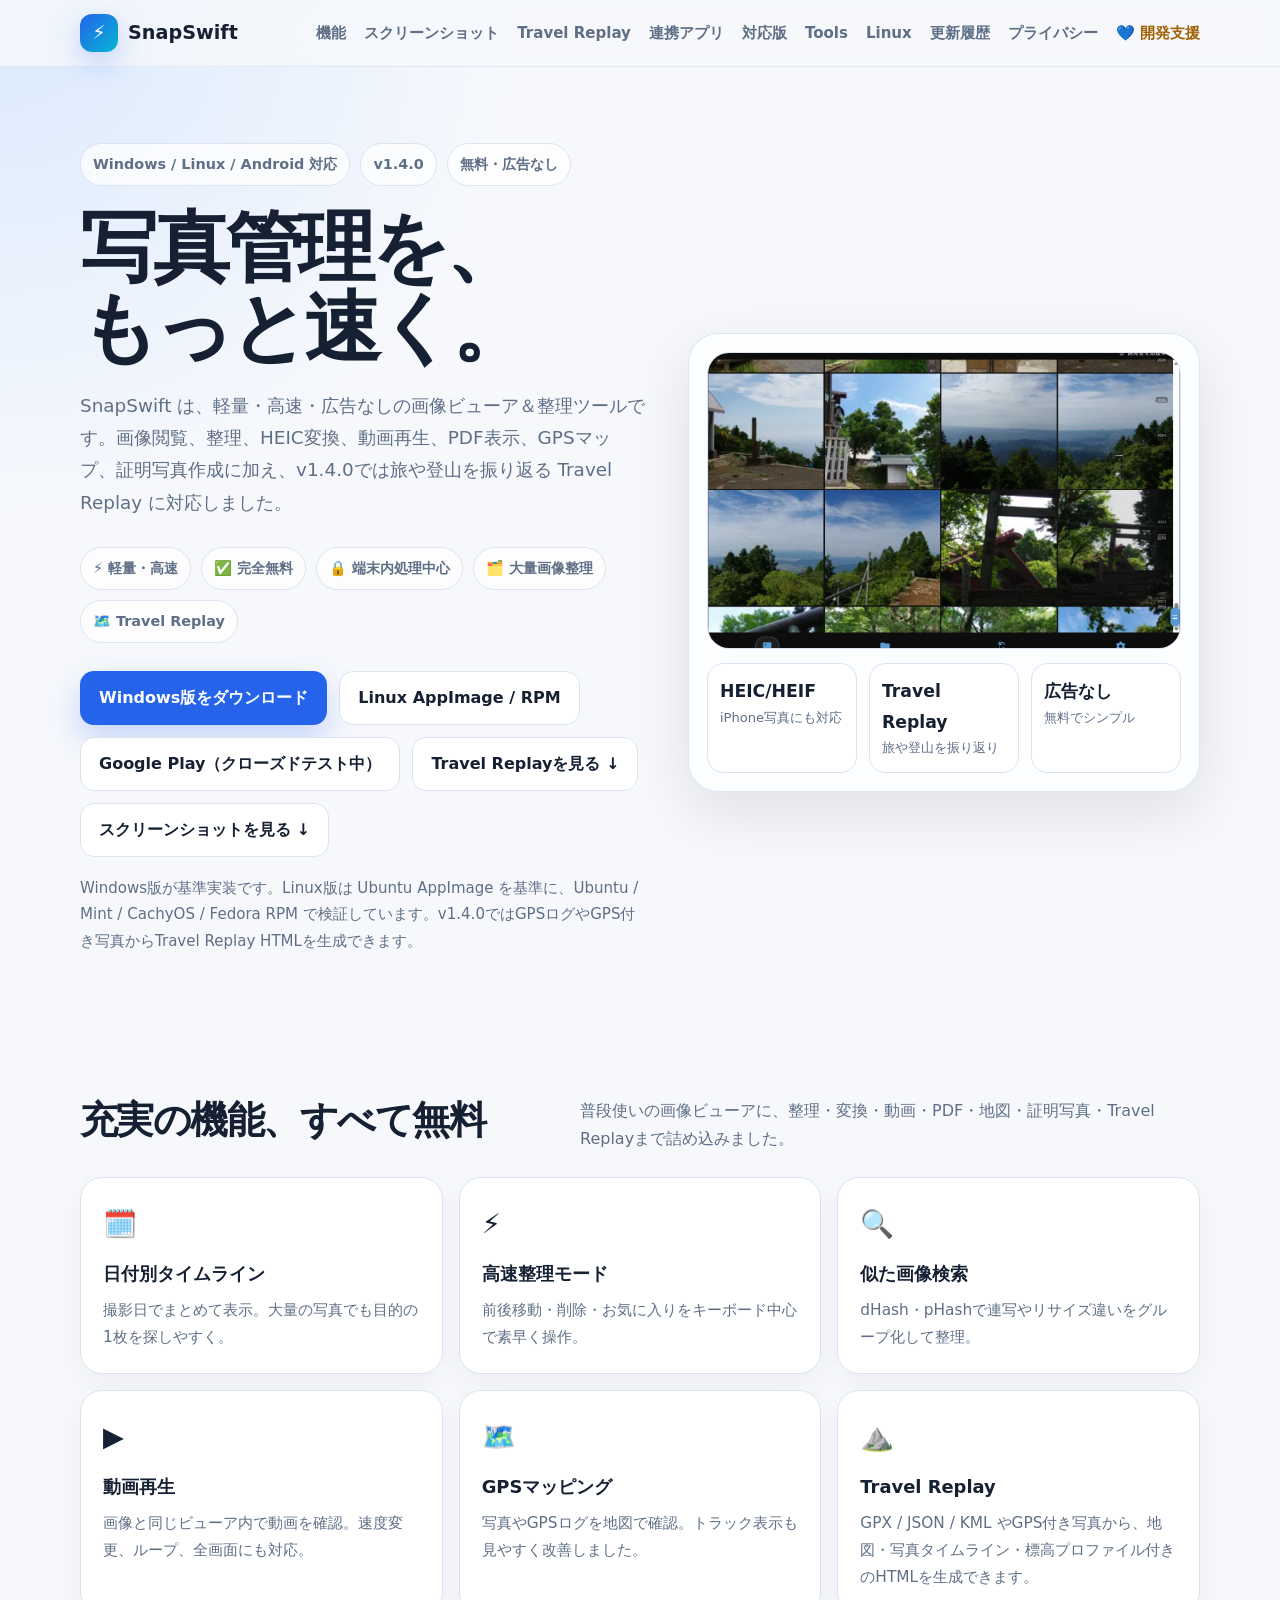
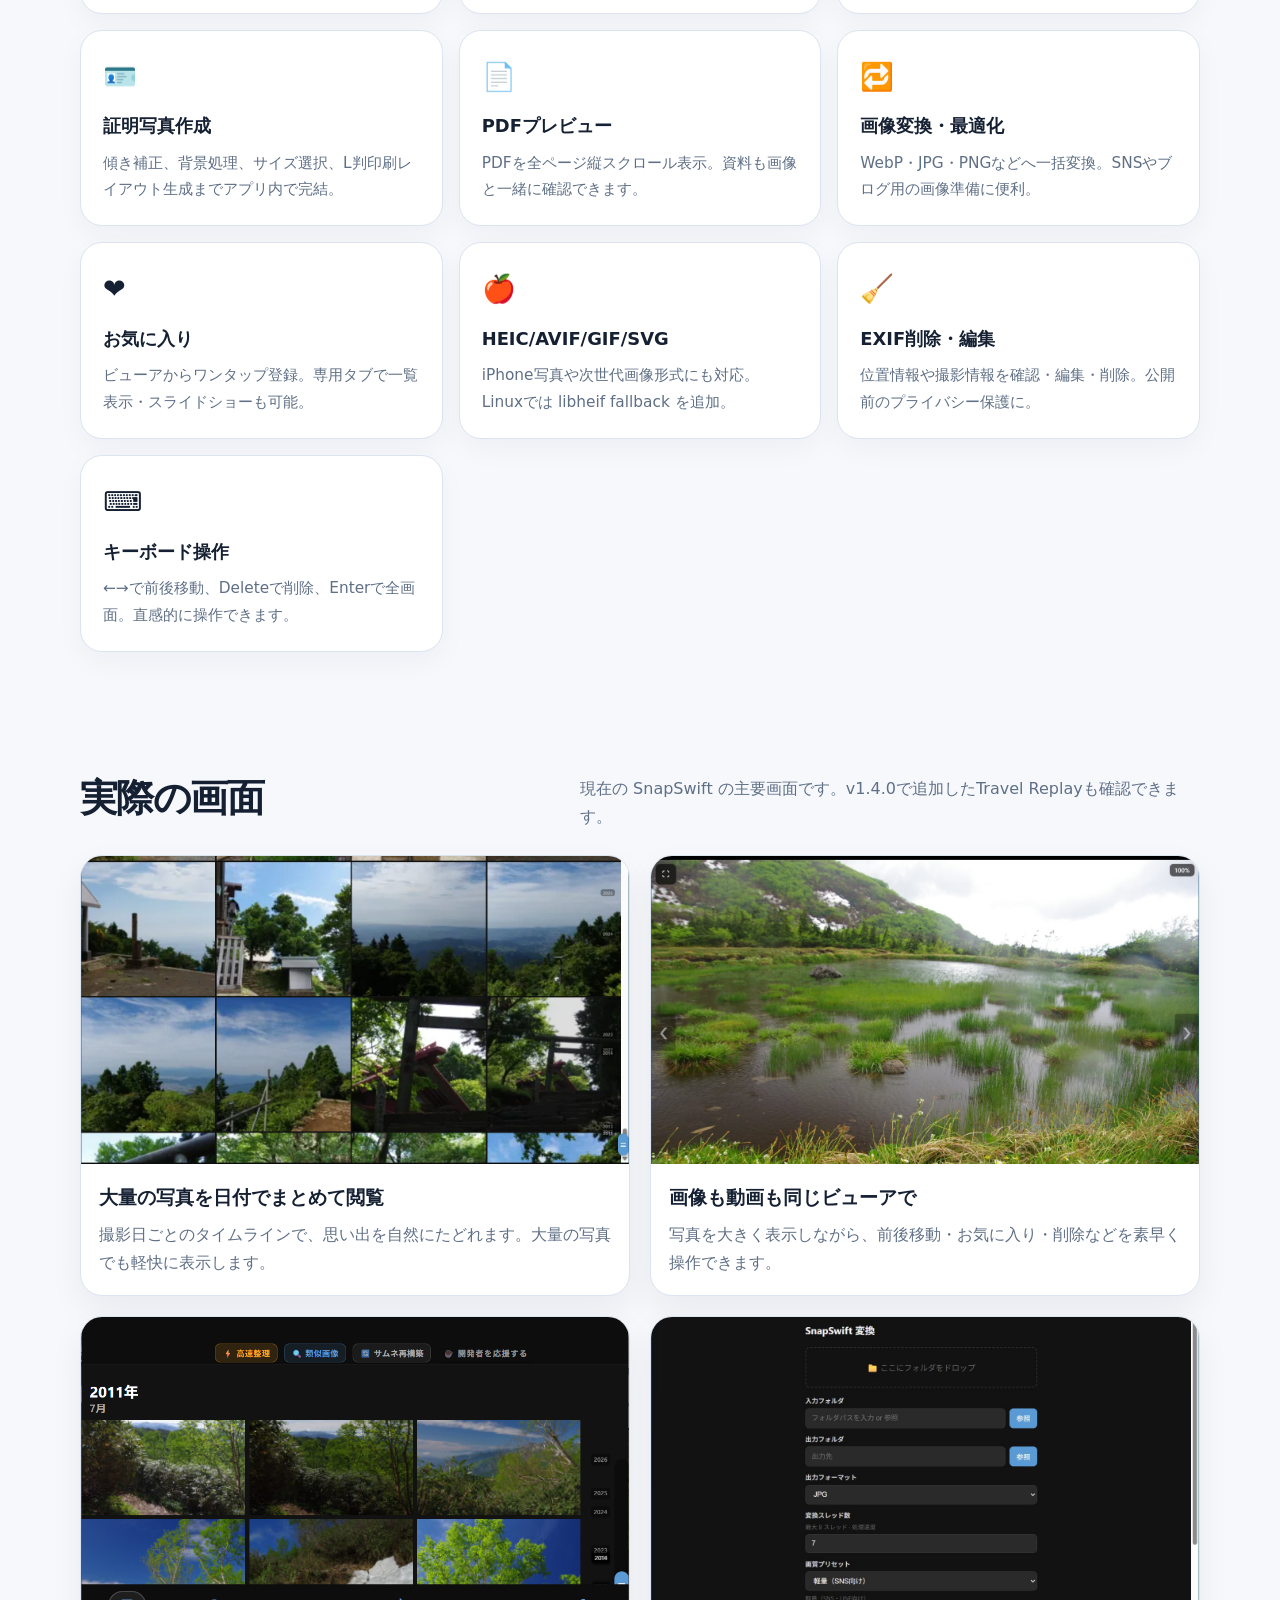
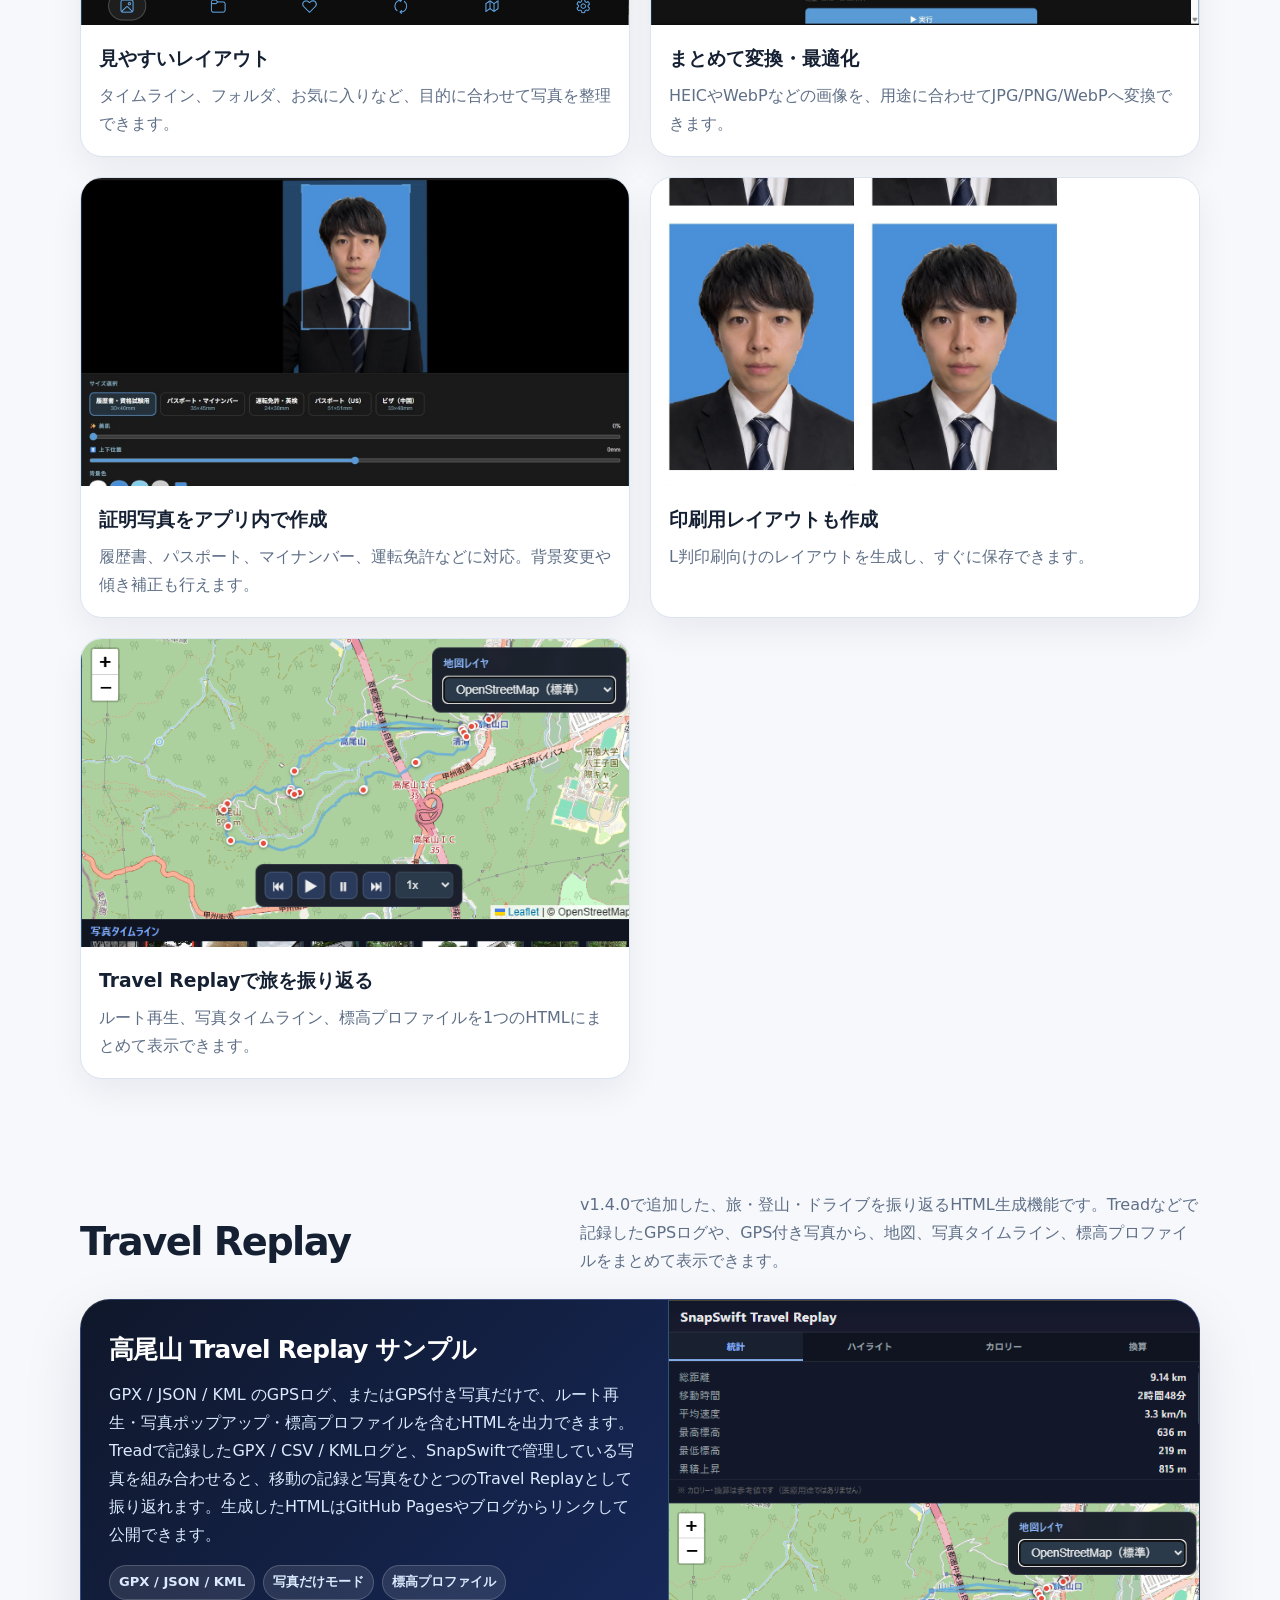
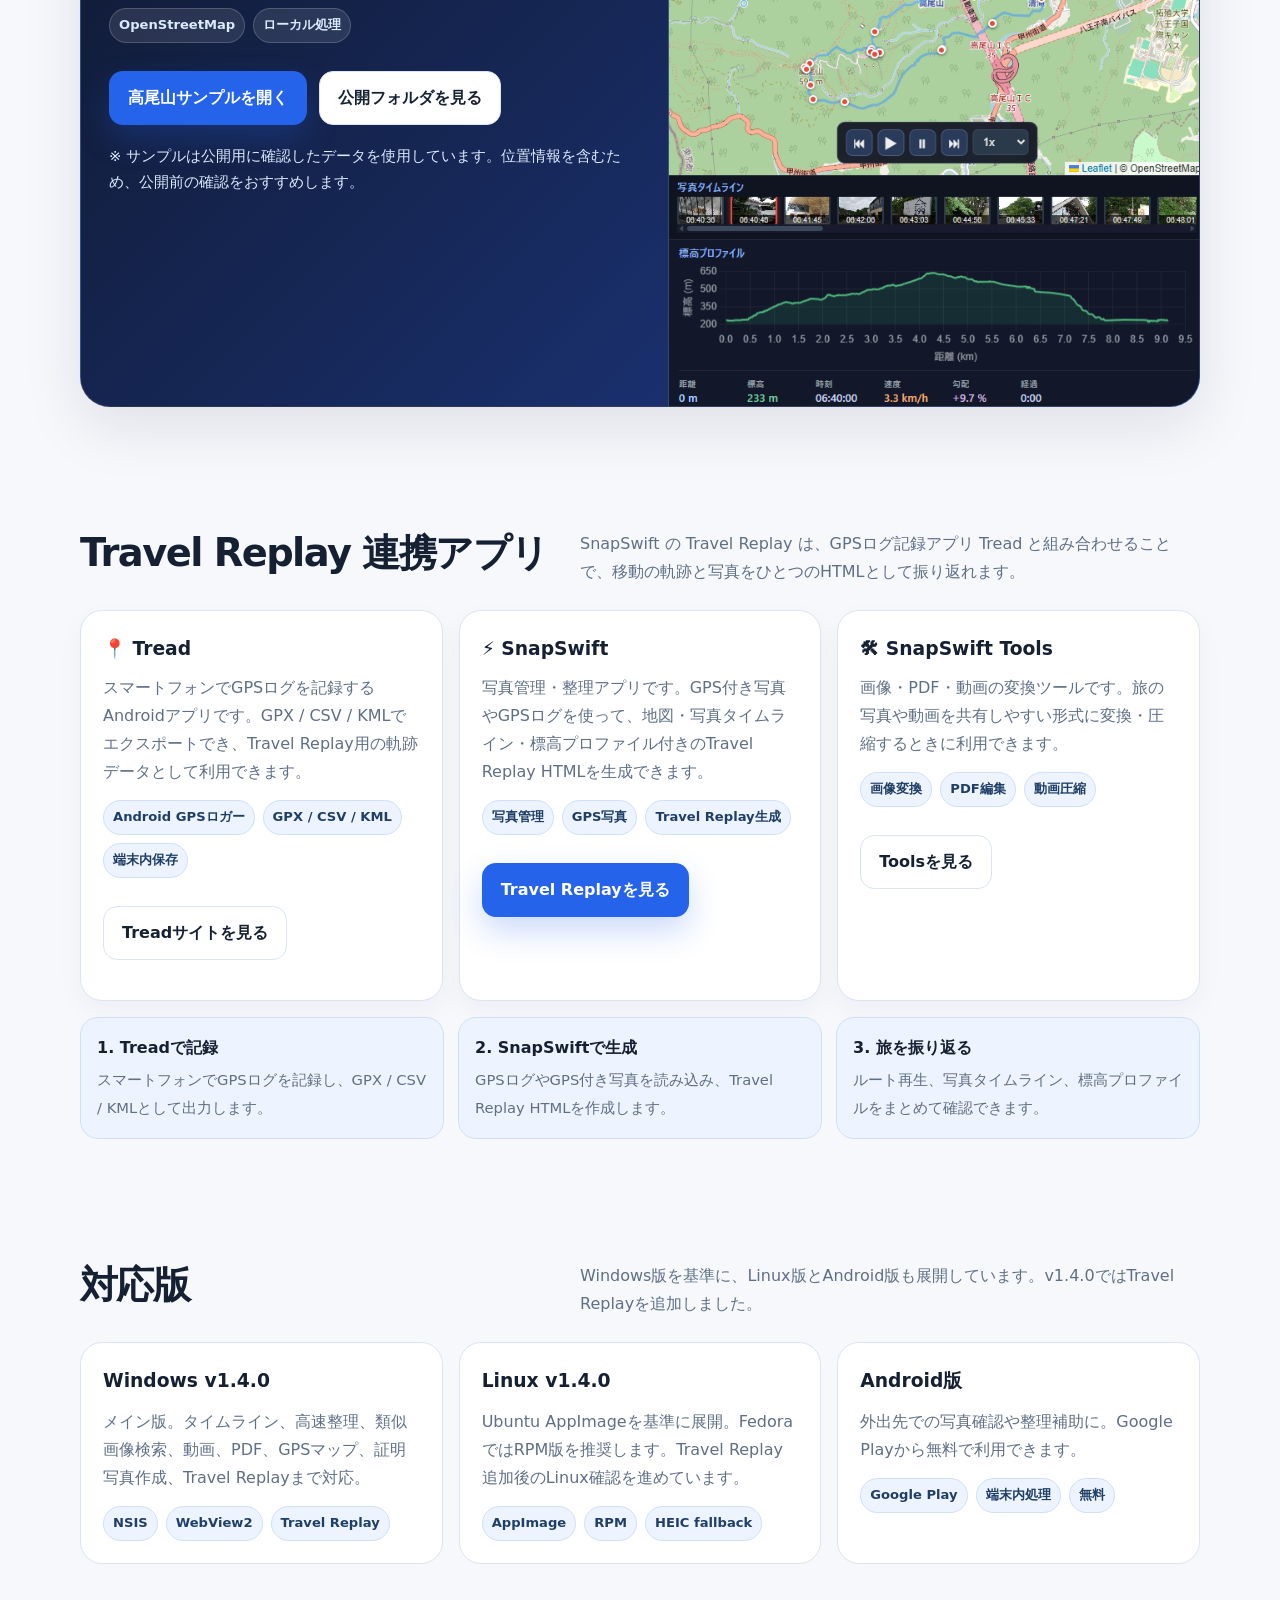
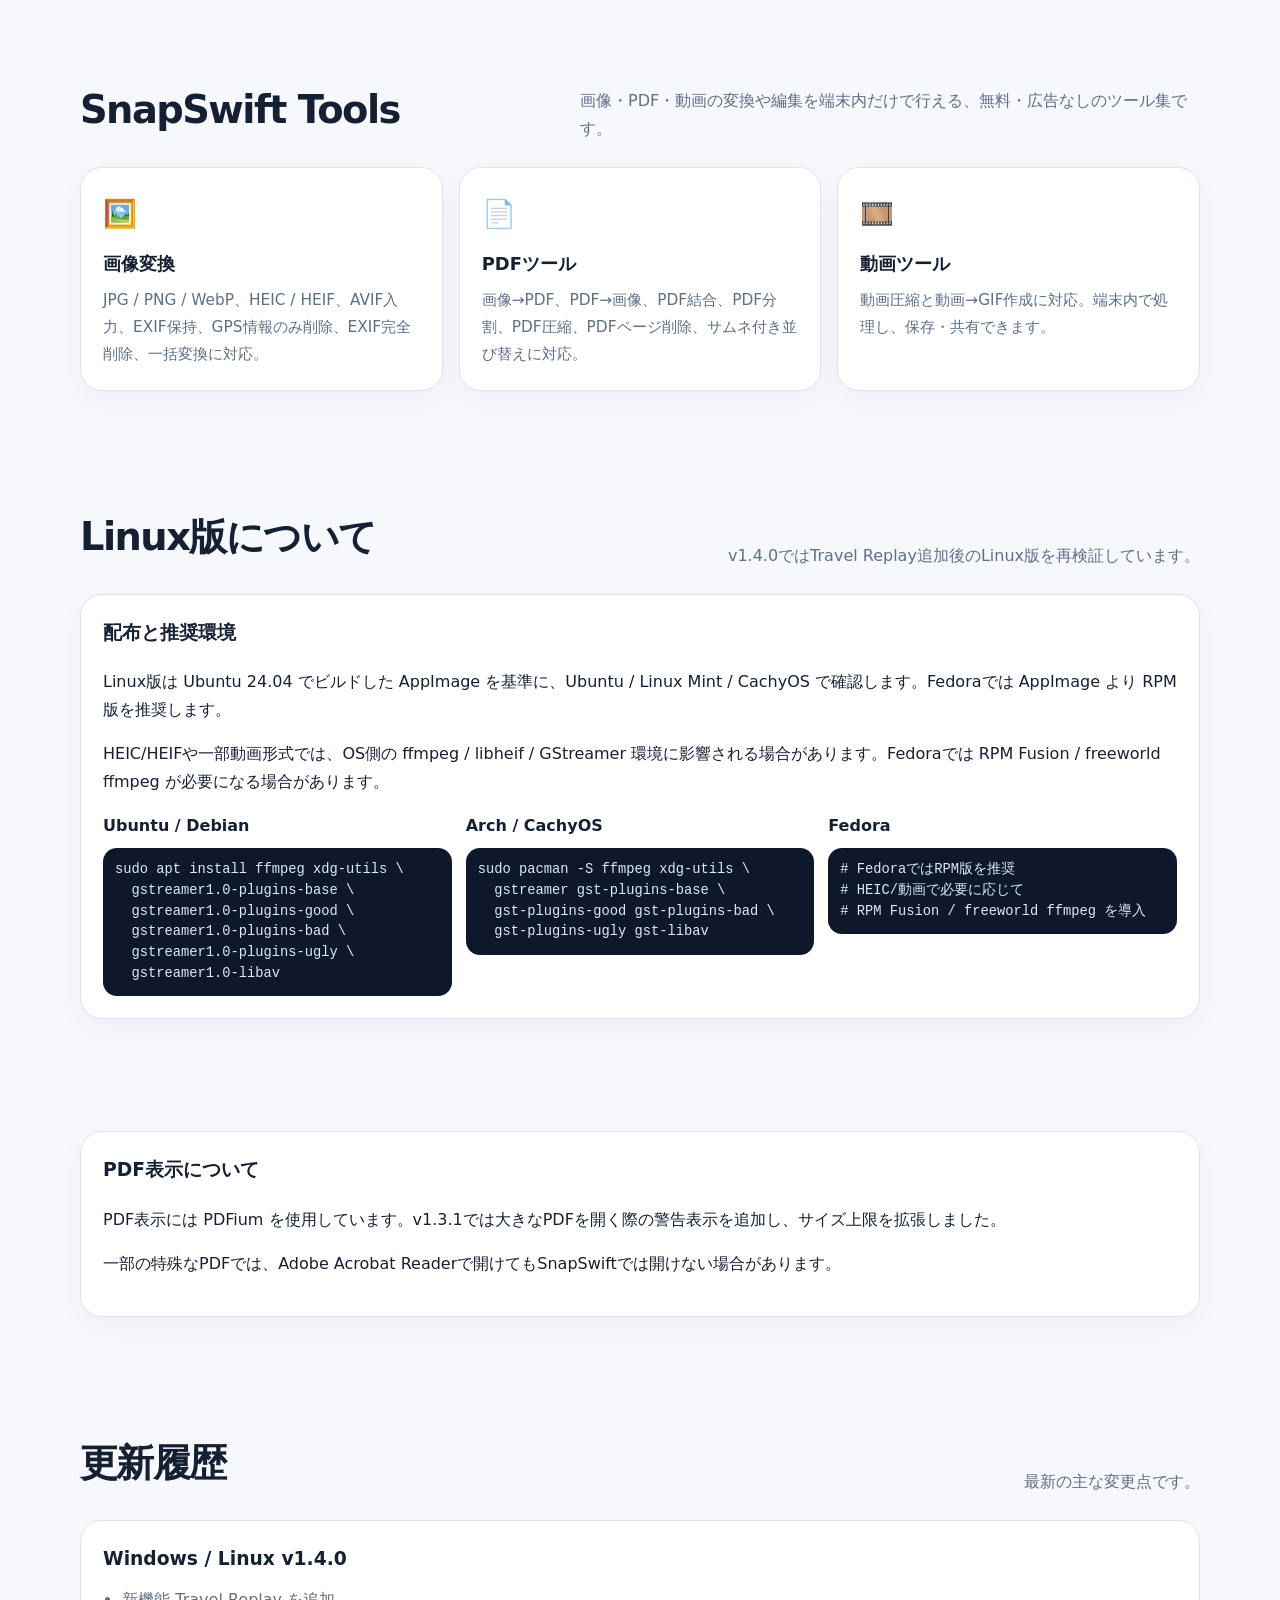
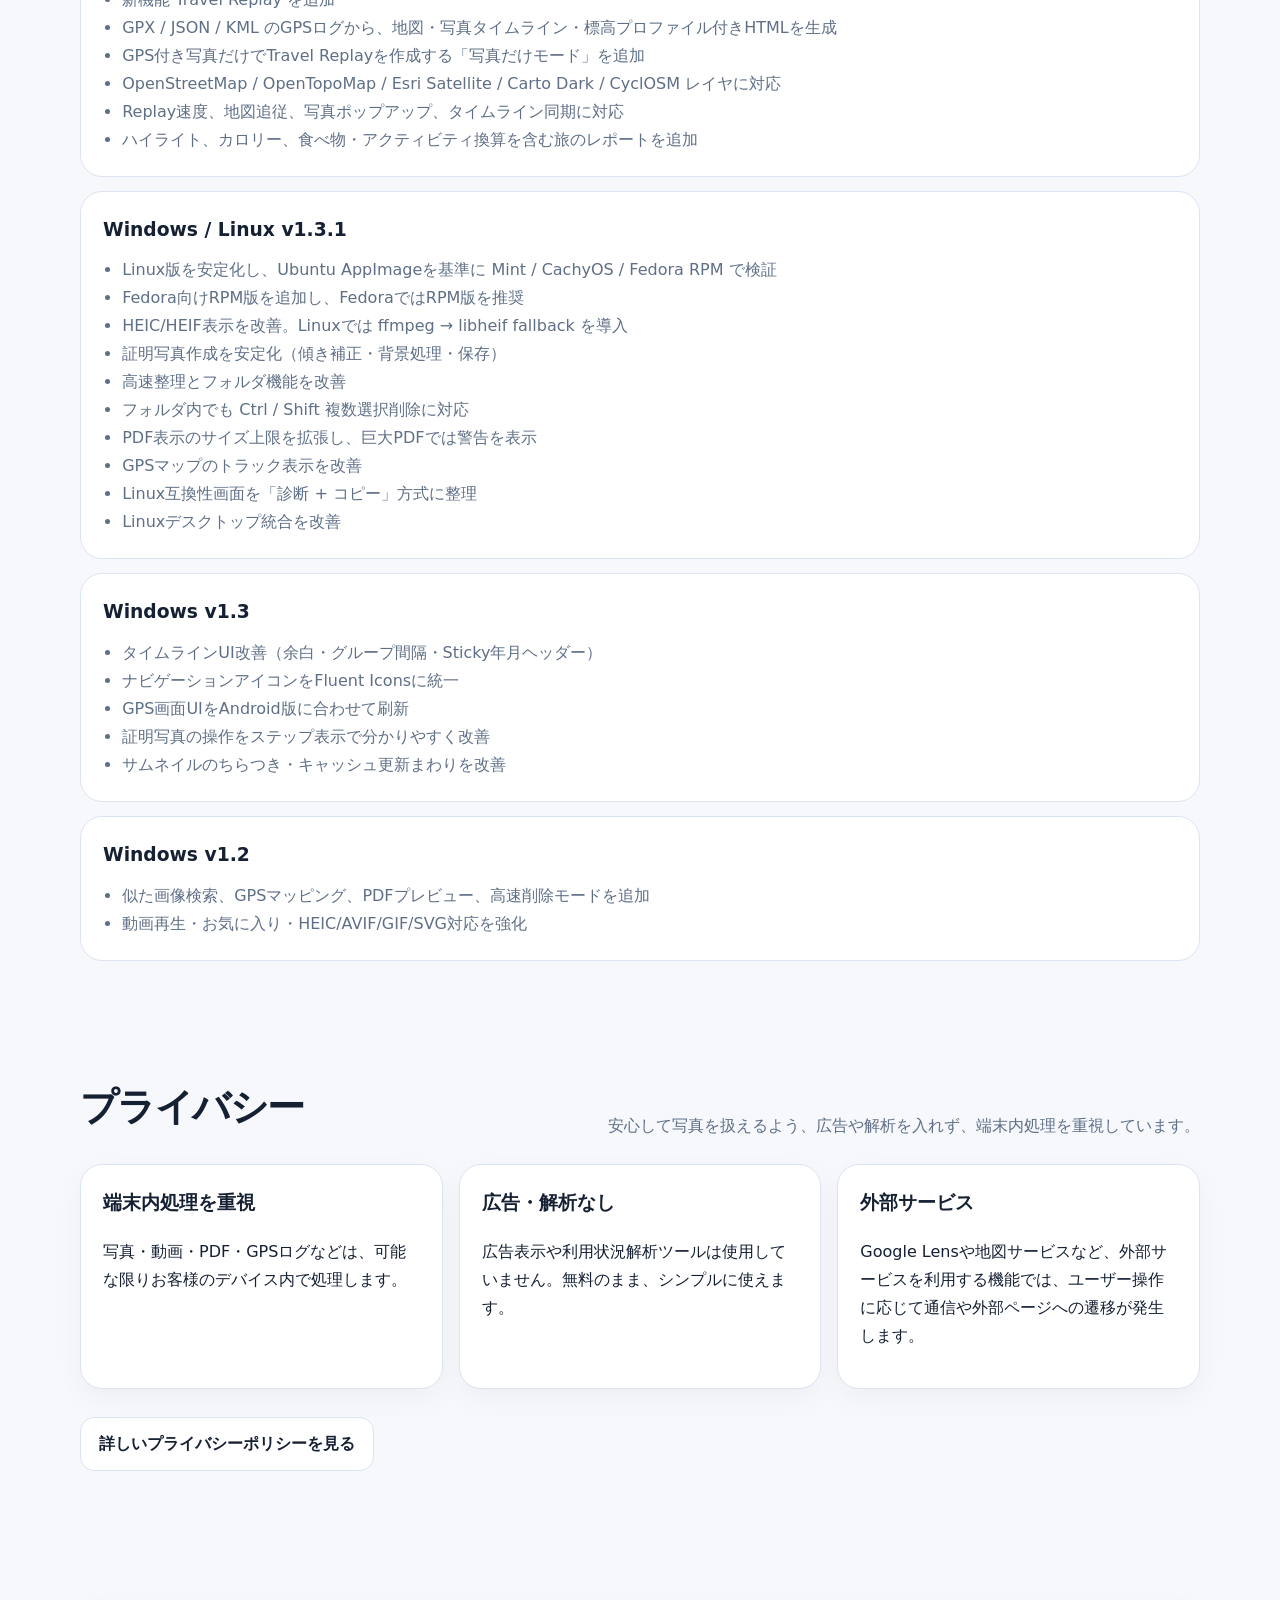
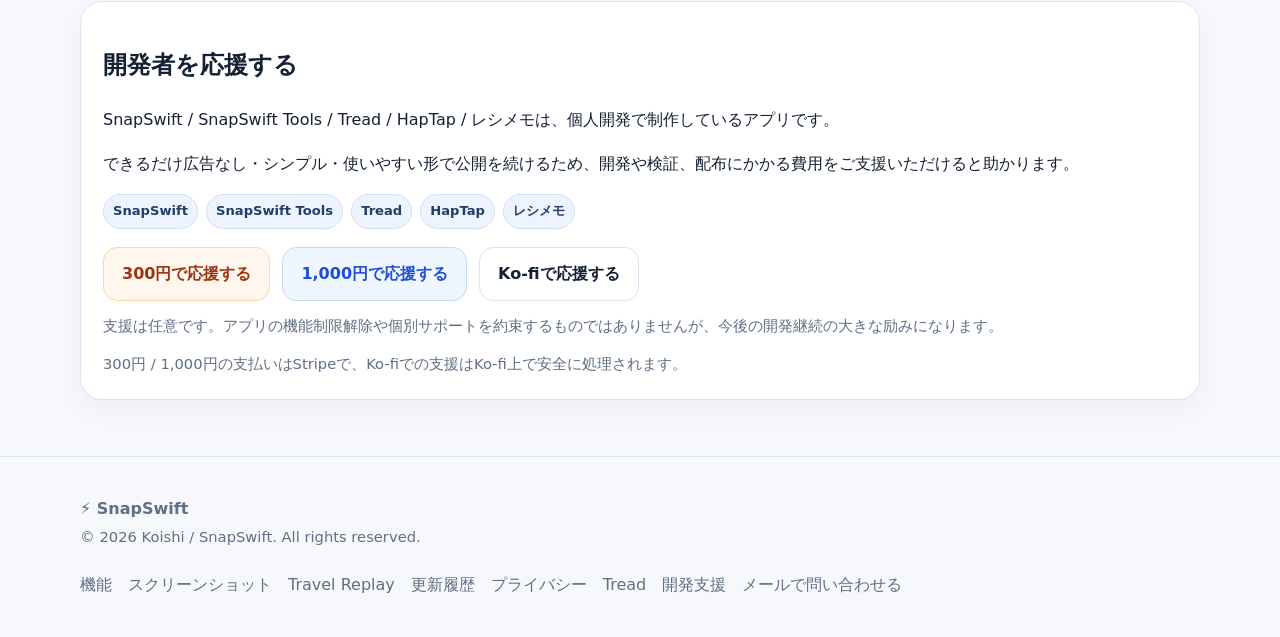
==== commit 785230c7: "index.html" ====
--- a/index.html
+++ b/index.html
@@ -195,7 +195,7 @@
         <a href="#tools">Tools</a>
         <a href="#linux">Linux</a>
         <a href="#history">更新履歴</a>
-        <a href="#privacy">プライバシー</a>
+        <a href="privacy.html">プライバシー</a>
         <a class="support-link" href="#support">💙 開発支援</a>
       </nav>
     </div>
@@ -503,9 +503,12 @@
           <p>安心して写真を扱えるよう、広告や解析を入れず、端末内処理を重視しています。</p>
         </div>
         <div class="privacy-grid">
-          <article class="privacy-box"><h3>個人情報を収集しません</h3><p>SnapSwift はお客様の個人情報を収集しません。写真データは基本的にお客様のデバイス内で処理されます。</p></article>
+          <article class="privacy-box"><h3>端末内処理を重視</h3><p>写真・動画・PDF・GPSログなどは、可能な限りお客様のデバイス内で処理します。</p></article>
           <article class="privacy-box"><h3>広告・解析なし</h3><p>広告表示や利用状況解析ツールは使用していません。無料のまま、シンプルに使えます。</p></article>
-          <article class="privacy-box"><h3>外部サービス</h3><p>Googleレンズなど外部サービスを使う機能では、利用時のみ外部サービスへ遷移します。</p></article>
+          <article class="privacy-box"><h3>外部サービス</h3><p>Google Lensや地図サービスなど、外部サービスを利用する機能では、ユーザー操作に応じて通信や外部ページへの遷移が発生します。</p></article>
+        </div>
+        <div class="hero-cta">
+          <a class="btn btn-secondary" href="privacy.html">詳しいプライバシーポリシーを見る</a>
         </div>
       </div>
     </section>
@@ -543,7 +546,7 @@
         <a href="#screenshots">スクリーンショット</a>
         <a href="#travel-replay">Travel Replay</a>
         <a href="#history">更新履歴</a>
-        <a href="#privacy">プライバシー</a>
+        <a href="privacy.html">プライバシー</a>
         <a href="https://mttakao599.github.io/tread-site/" target="_blank" rel="noopener">Tread</a>
         <a href="#support">開発支援</a>
         <a href="mailto:snapswift.app@gmail.com">メールで問い合わせる</a>
@@ -551,4 +554,4 @@
     </div>
   </footer>
 </body>
-</html>+</html>
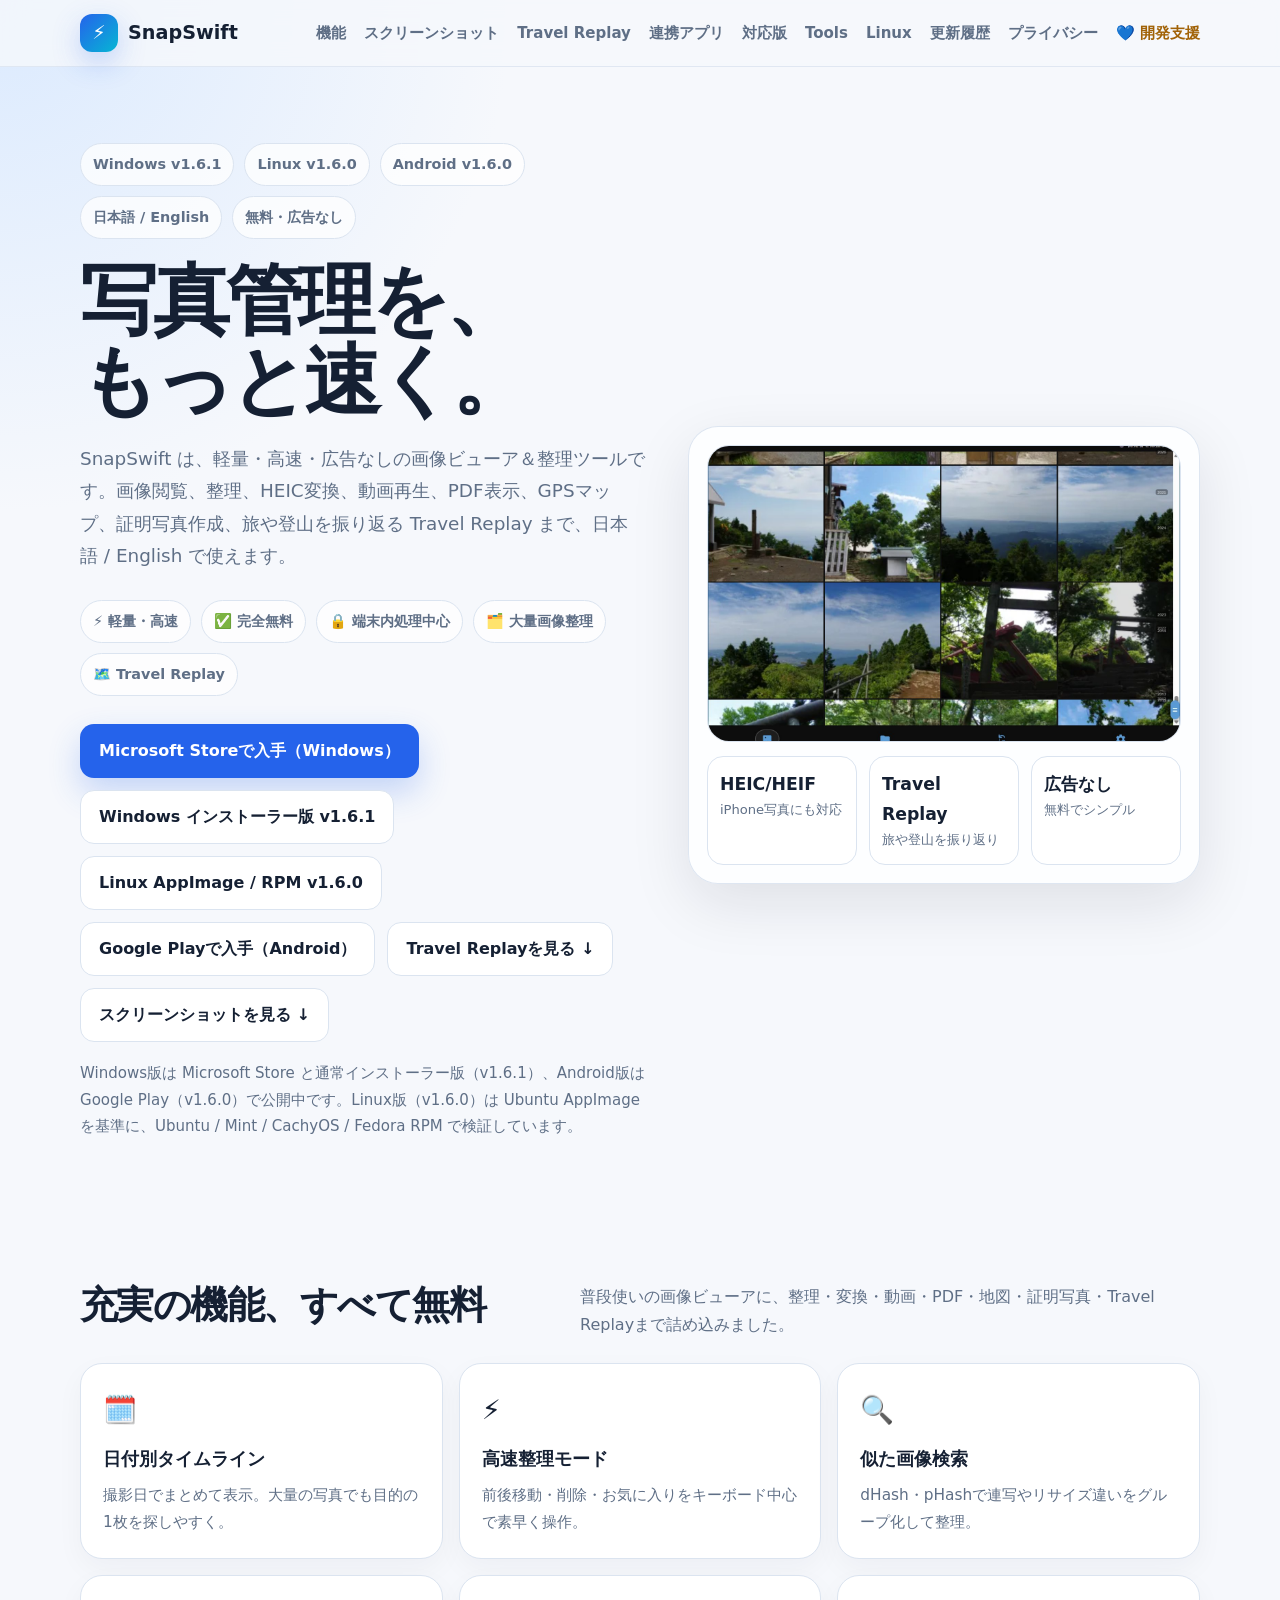
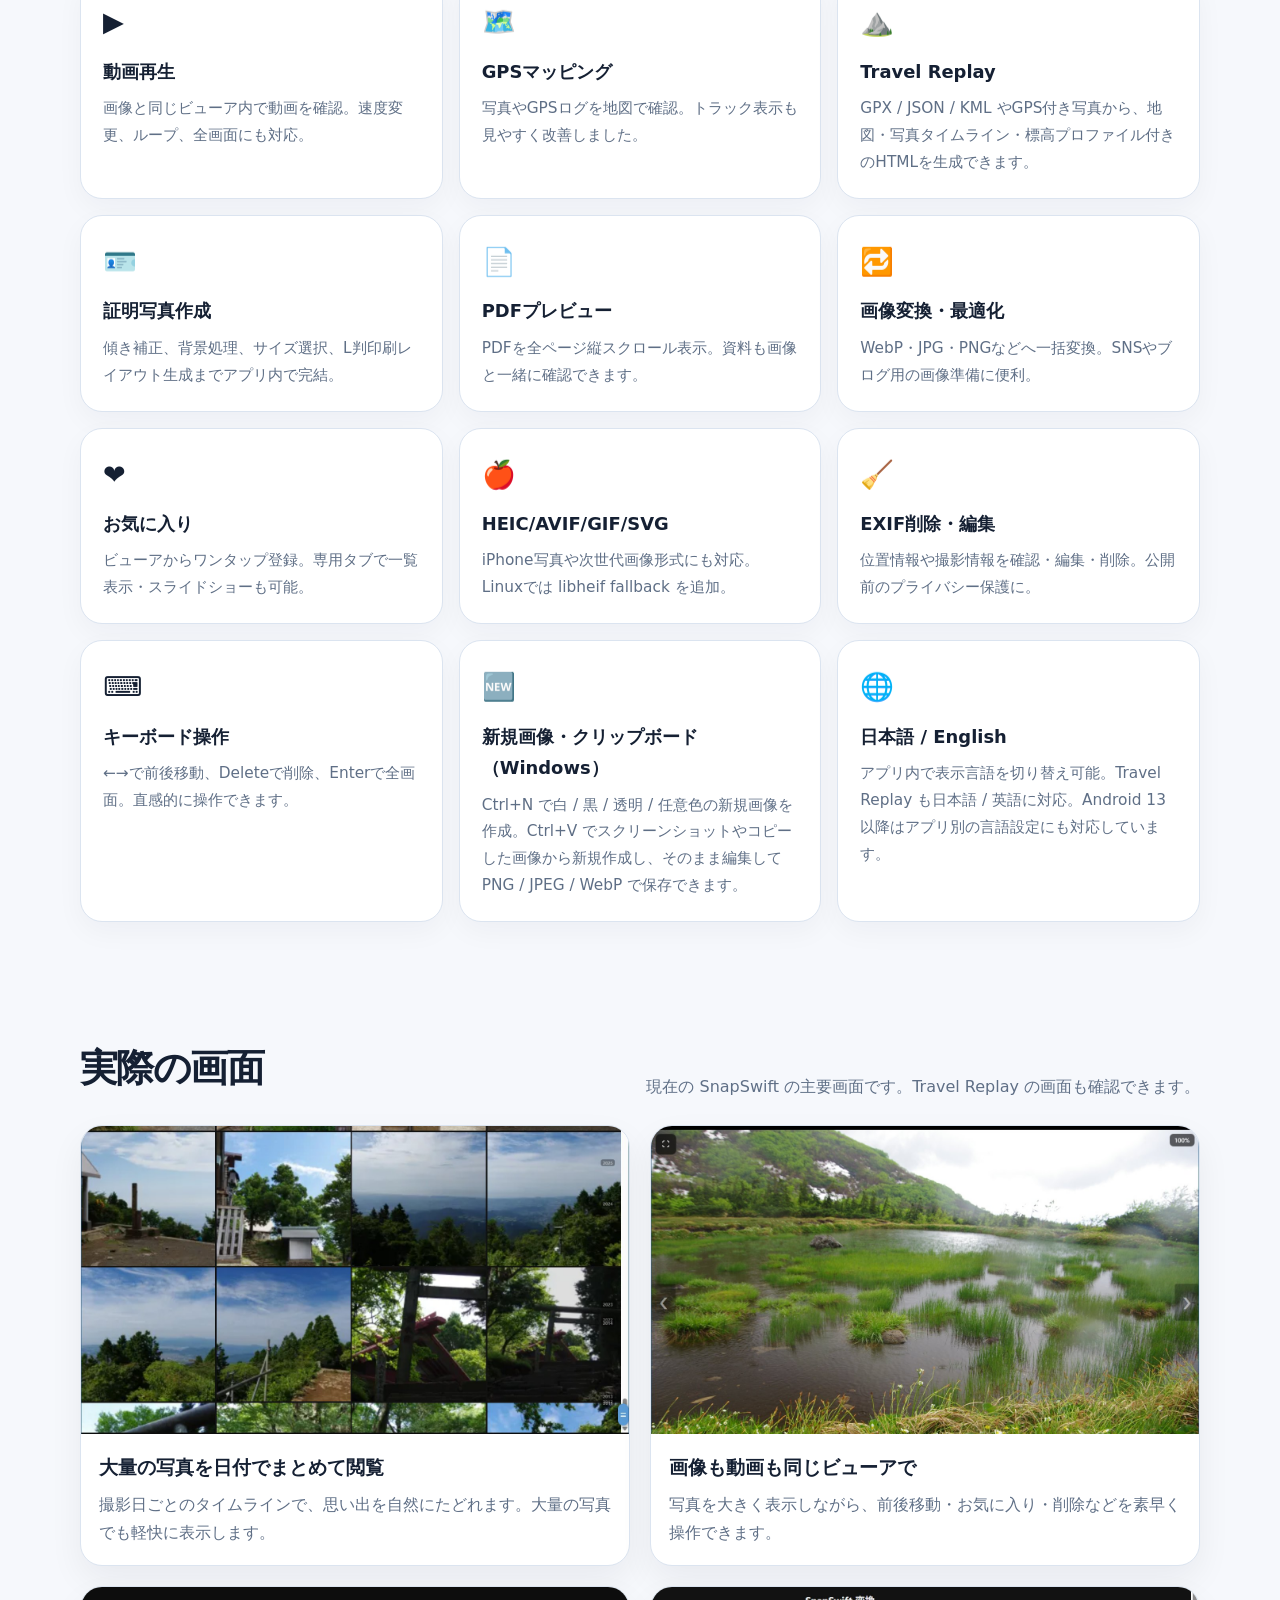
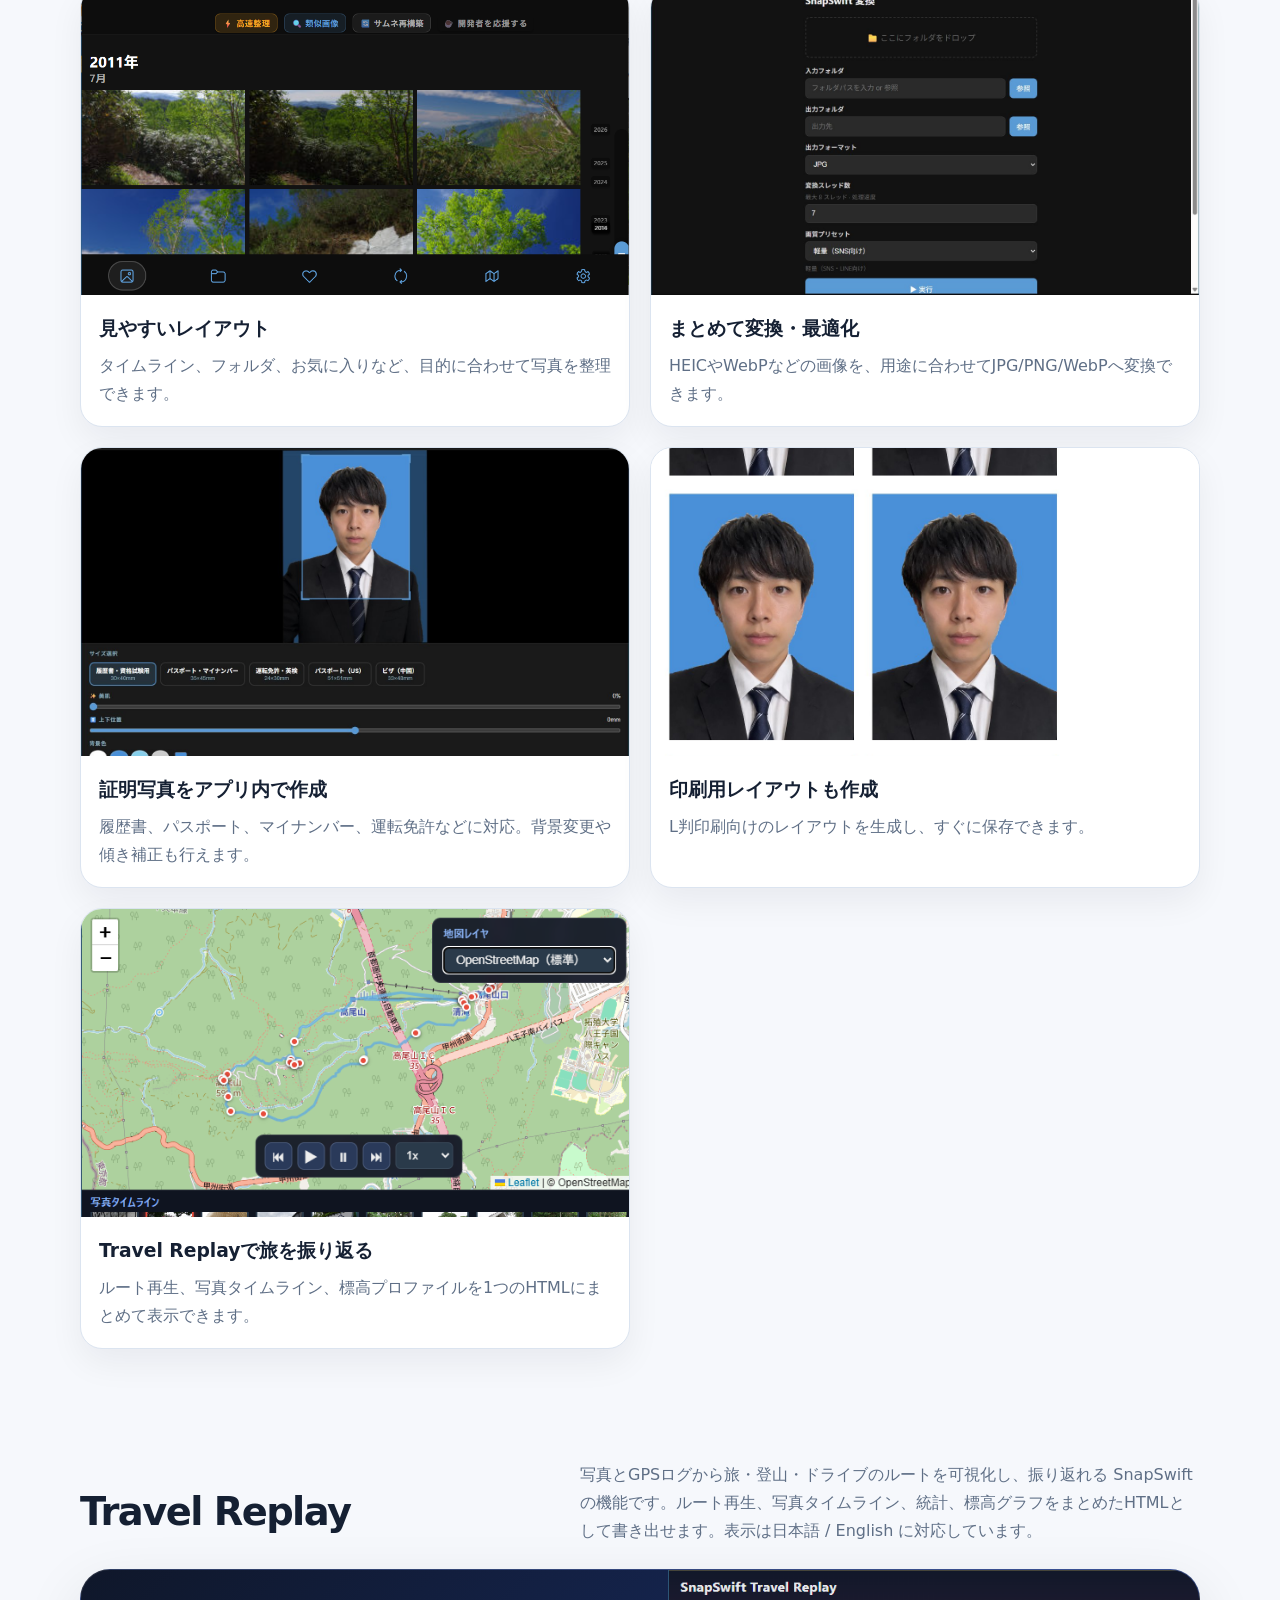
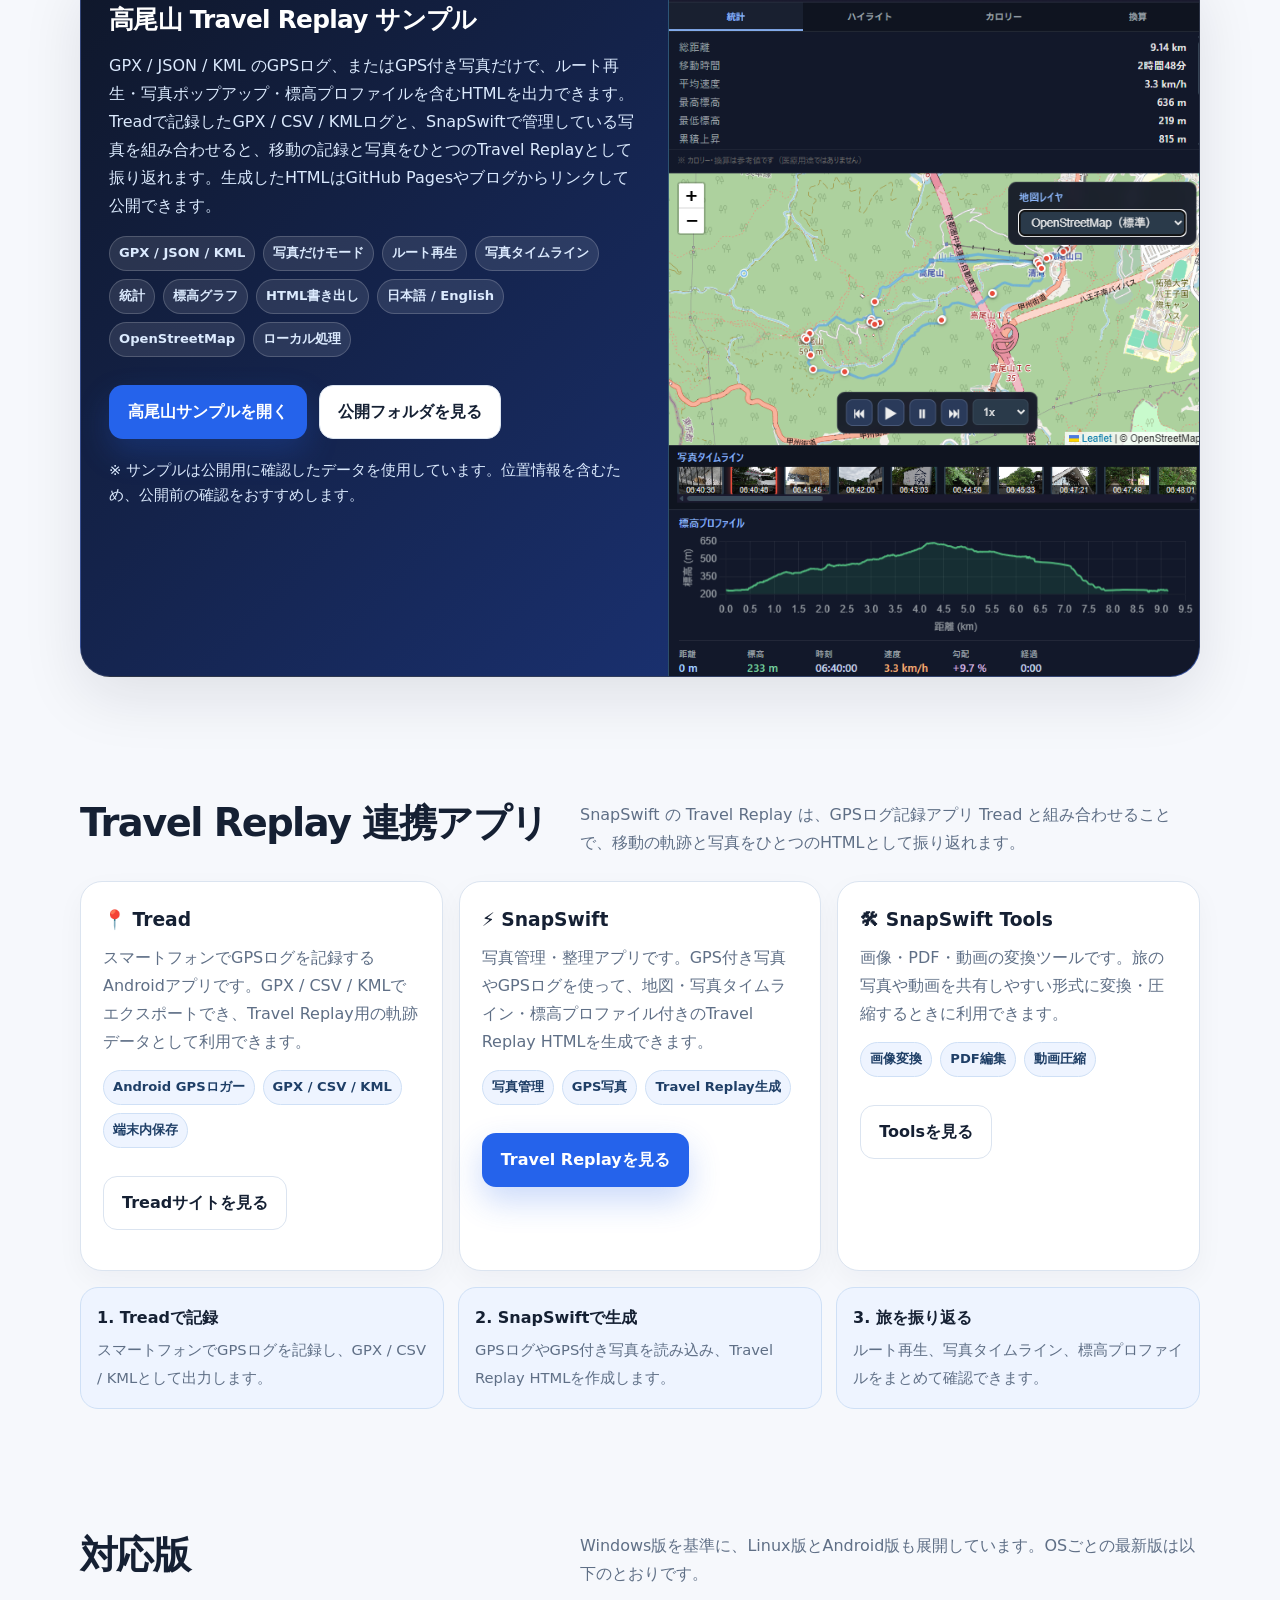
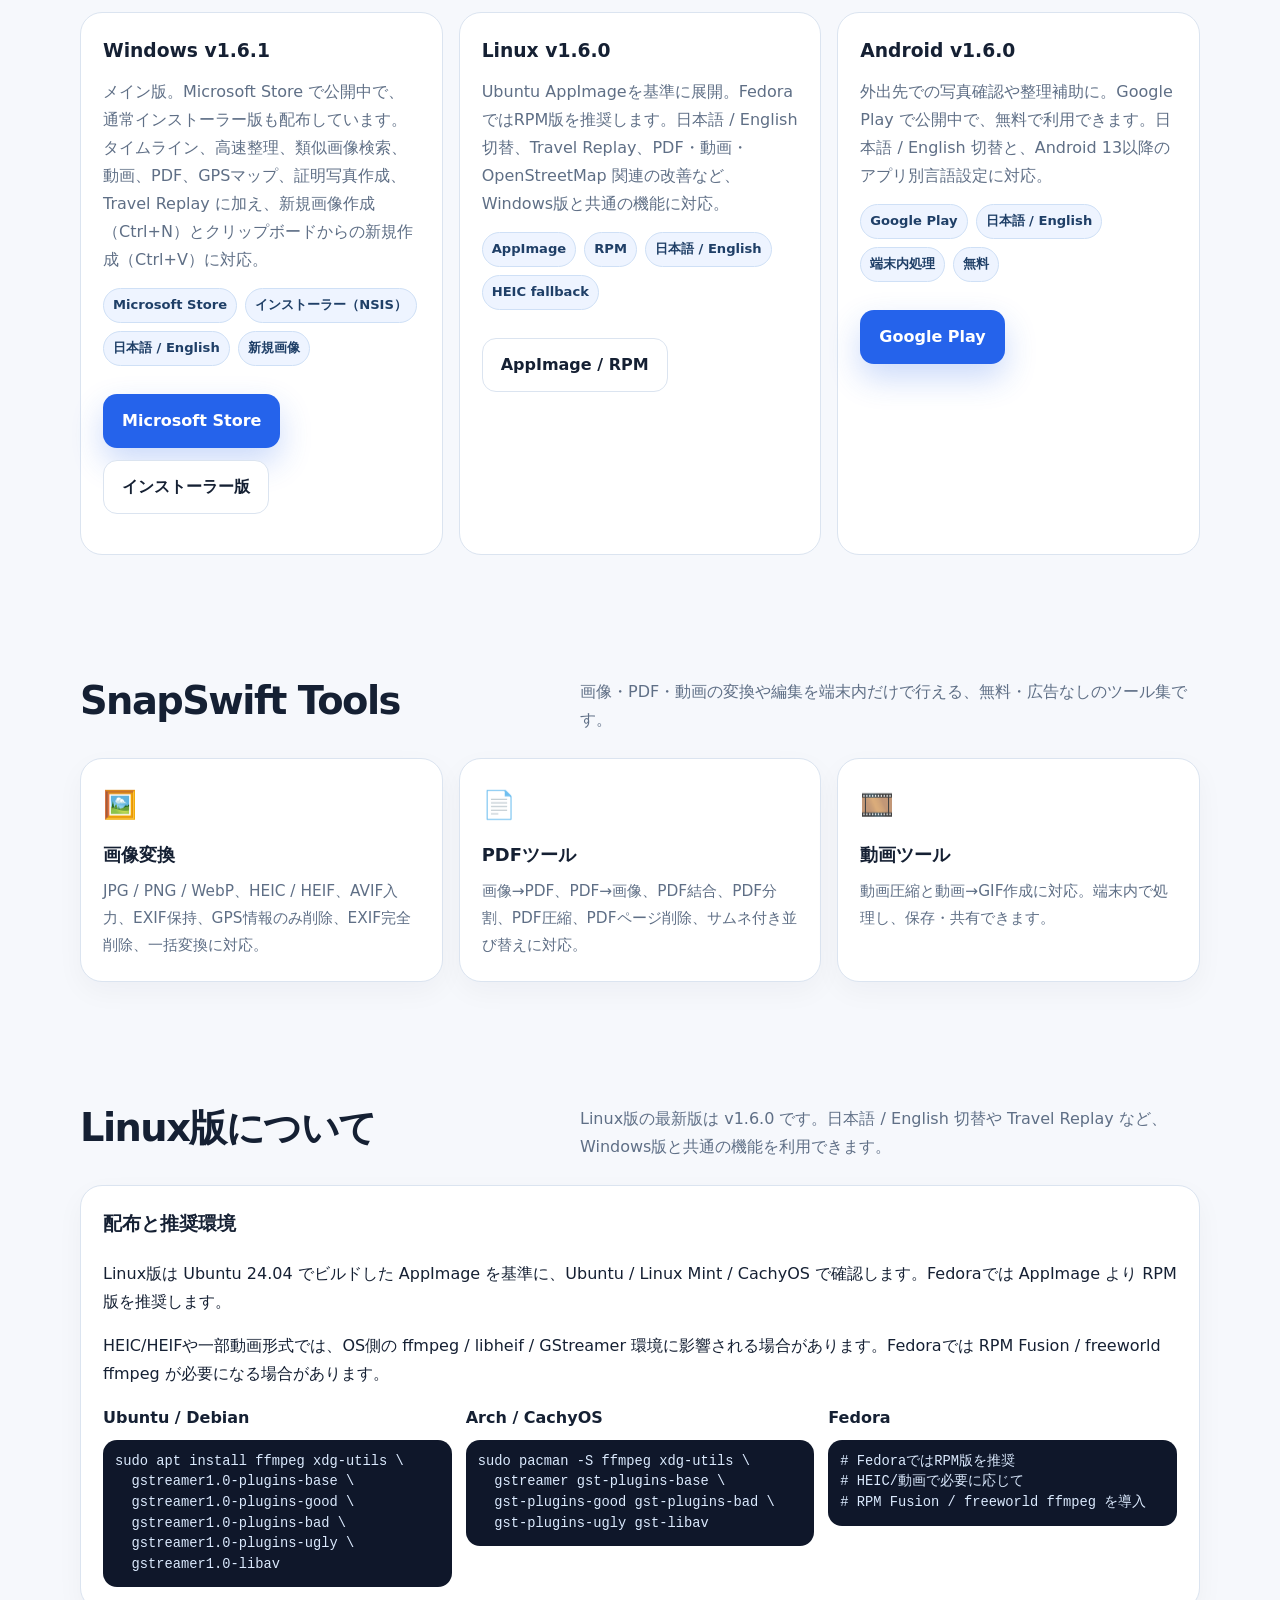
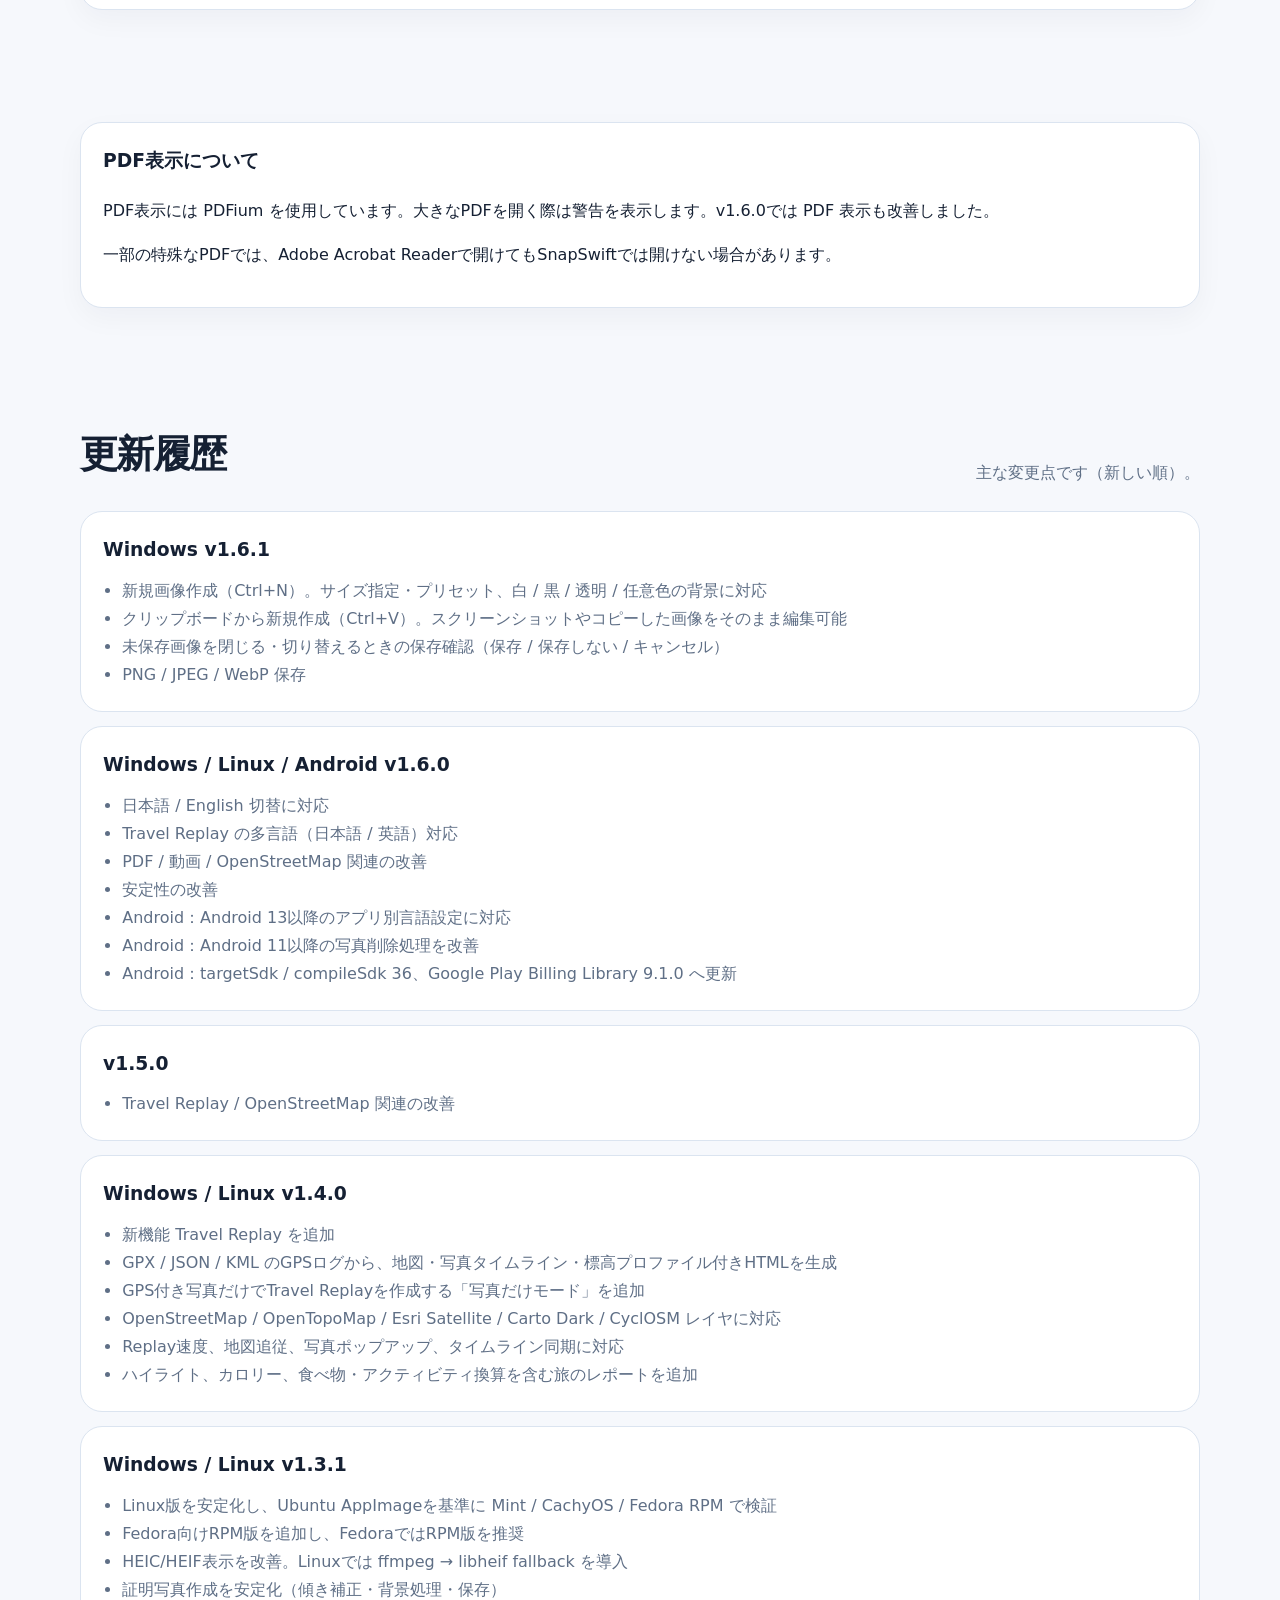
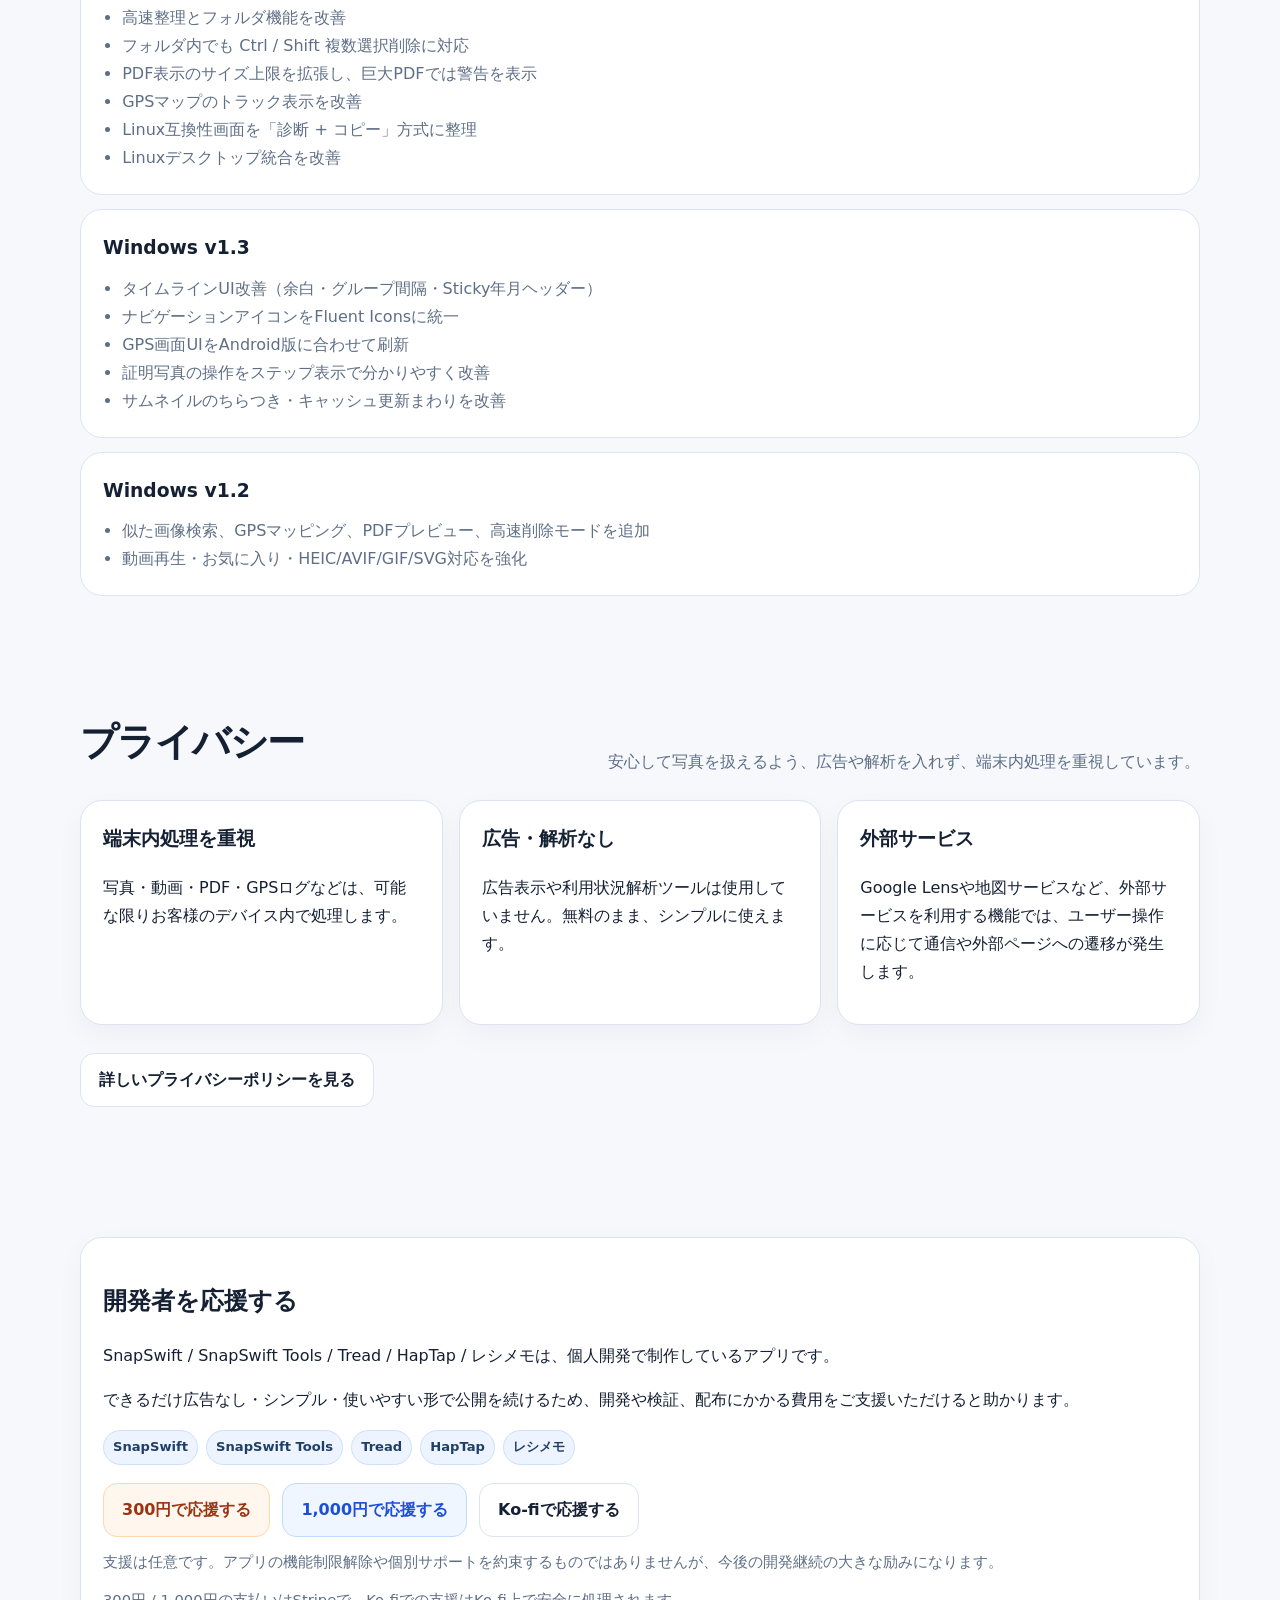
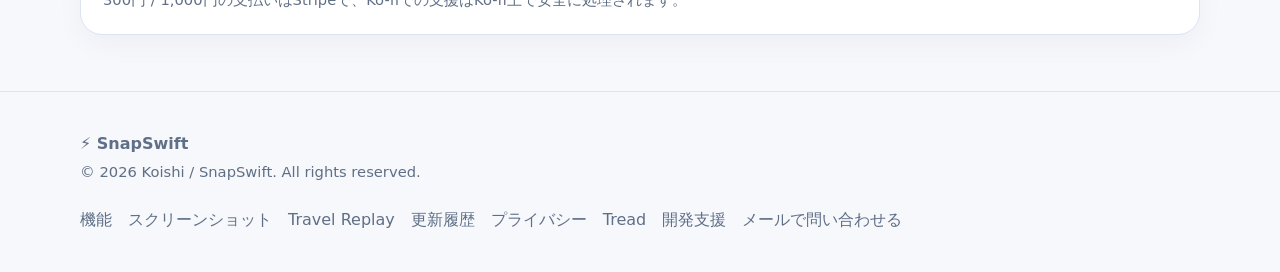
==== commit 284d7b70: "docs: update SnapSwift website for current releases" ====
--- a/index.html
+++ b/index.html
@@ -206,12 +206,14 @@
       <div class="container hero-grid">
         <div>
           <div class="badge-row">
-            <span class="badge">Windows / Linux / Android 対応</span>
-            <span class="badge">v1.4.0</span>
+            <span class="badge">Windows v1.6.1</span>
+            <span class="badge">Linux v1.6.0</span>
+            <span class="badge">Android v1.6.0</span>
+            <span class="badge">日本語 / English</span>
             <span class="badge">無料・広告なし</span>
           </div>
           <h1>写真管理を、<br />もっと速く。</h1>
-          <p>SnapSwift は、軽量・高速・広告なしの画像ビューア＆整理ツールです。画像閲覧、整理、HEIC変換、動画再生、PDF表示、GPSマップ、証明写真作成に加え、v1.4.0では旅や登山を振り返る Travel Replay に対応しました。</p>
+          <p>SnapSwift は、軽量・高速・広告なしの画像ビューア＆整理ツールです。画像閲覧、整理、HEIC変換、動画再生、PDF表示、GPSマップ、証明写真作成、旅や登山を振り返る Travel Replay まで、日本語 / English で使えます。</p>
           <div class="badge-row" aria-label="Key features">
             <span class="badge">⚡ 軽量・高速</span>
             <span class="badge">✅ 完全無料</span>
@@ -220,13 +222,14 @@
             <span class="badge">🗺️ Travel Replay</span>
           </div>
           <div class="hero-cta">
-            <a class="btn btn-primary" href="https://github.com/MtTakao599/SnapSwift-site/releases" target="_blank" rel="noopener">Windows版をダウンロード</a>
-            <a class="btn btn-secondary" href="https://github.com/MtTakao599/SnapSwift-site/releases" target="_blank" rel="noopener">Linux AppImage / RPM</a>
-            <a class="btn btn-secondary" href="https://play.google.com/store/apps/details?id=com.snapswift.android" target="_blank" rel="noopener">Google Play（クローズドテスト中）</a>
+            <a class="btn btn-primary" href="https://apps.microsoft.com/detail/9PFRM45P5DJ8" target="_blank" rel="noopener">Microsoft Storeで入手（Windows）</a>
+            <a class="btn btn-secondary" href="https://github.com/MtTakao599/SnapSwift-site/releases/latest" target="_blank" rel="noopener">Windows インストーラー版 v1.6.1</a>
+            <a class="btn btn-secondary" href="https://github.com/MtTakao599/SnapSwift-site/releases/latest" target="_blank" rel="noopener">Linux AppImage / RPM v1.6.0</a>
+            <a class="btn btn-secondary" href="https://play.google.com/store/apps/details?id=com.snapswift.android" target="_blank" rel="noopener">Google Playで入手（Android）</a>
             <a class="btn btn-secondary" href="#travel-replay">Travel Replayを見る ↓</a>
             <a class="btn btn-secondary" href="#screenshots">スクリーンショットを見る ↓</a>
           </div>
-          <p class="hero-note">Windows版が基準実装です。Linux版は Ubuntu AppImage を基準に、Ubuntu / Mint / CachyOS / Fedora RPM で検証しています。v1.4.0ではGPSログやGPS付き写真からTravel Replay HTMLを生成できます。</p>
+          <p class="hero-note">Windows版は Microsoft Store と通常インストーラー版（v1.6.1）、Android版は Google Play（v1.6.0）で公開中です。Linux版（v1.6.0）は Ubuntu AppImage を基準に、Ubuntu / Mint / CachyOS / Fedora RPM で検証しています。</p>
         </div>
         <div class="hero-card">
           <div class="hero-shot"><img src="https://mttakao599.github.io/SnapSwift-site/ss_timeline.png" alt="SnapSwift タイムライン画面" /></div>
@@ -259,6 +262,8 @@
           <article class="feature-card"><div class="icon">🍎</div><h3>HEIC/AVIF/GIF/SVG</h3><p>iPhone写真や次世代画像形式にも対応。Linuxでは libheif fallback を追加。</p></article>
           <article class="feature-card"><div class="icon">🧹</div><h3>EXIF削除・編集</h3><p>位置情報や撮影情報を確認・編集・削除。公開前のプライバシー保護に。</p></article>
           <article class="feature-card"><div class="icon">⌨️</div><h3>キーボード操作</h3><p>←→で前後移動、Deleteで削除、Enterで全画面。直感的に操作できます。</p></article>
+          <article class="feature-card"><div class="icon">🆕</div><h3>新規画像・クリップボード（Windows）</h3><p>Ctrl+N で白 / 黒 / 透明 / 任意色の新規画像を作成。Ctrl+V でスクリーンショットやコピーした画像から新規作成し、そのまま編集して PNG / JPEG / WebP で保存できます。</p></article>
+          <article class="feature-card"><div class="icon">🌐</div><h3>日本語 / English</h3><p>アプリ内で表示言語を切り替え可能。Travel Replay も日本語 / 英語に対応。Android 13以降はアプリ別の言語設定にも対応しています。</p></article>
         </div>
       </div>
     </section>
@@ -267,7 +272,7 @@
       <div class="container">
         <div class="section-title">
           <h2>実際の画面</h2>
-          <p>現在の SnapSwift の主要画面です。v1.4.0で追加したTravel Replayも確認できます。</p>
+          <p>現在の SnapSwift の主要画面です。Travel Replay の画面も確認できます。</p>
         </div>
         <div class="screens">
           <article class="screen-card"><img src="https://mttakao599.github.io/SnapSwift-site/ss_timeline.png" alt="タイムライン画面" /><div class="screen-body"><h3>大量の写真を日付でまとめて閲覧</h3><p>撮影日ごとのタイムラインで、思い出を自然にたどれます。大量の写真でも軽快に表示します。</p></div></article>
@@ -287,7 +292,7 @@
       <div class="container">
         <div class="section-title">
           <h2>Travel Replay</h2>
-          <p>v1.4.0で追加した、旅・登山・ドライブを振り返るHTML生成機能です。Treadなどで記録したGPSログや、GPS付き写真から、地図、写真タイムライン、標高プロファイルをまとめて表示できます。</p>
+          <p>写真とGPSログから旅・登山・ドライブのルートを可視化し、振り返れる SnapSwift の機能です。ルート再生、写真タイムライン、統計、標高グラフをまとめたHTMLとして書き出せます。表示は日本語 / English に対応しています。</p>
         </div>
         <div class="travel-highlight">
           <div class="travel-highlight-grid">
@@ -297,7 +302,12 @@
               <div class="pill-list">
                 <span class="pill">GPX / JSON / KML</span>
                 <span class="pill">写真だけモード</span>
-                <span class="pill">標高プロファイル</span>
+                <span class="pill">ルート再生</span>
+                <span class="pill">写真タイムライン</span>
+                <span class="pill">統計</span>
+                <span class="pill">標高グラフ</span>
+                <span class="pill">HTML書き出し</span>
+                <span class="pill">日本語 / English</span>
                 <span class="pill">OpenStreetMap</span>
                 <span class="pill">ローカル処理</span>
               </div>
@@ -365,23 +375,33 @@
       <div class="container">
         <div class="section-title">
           <h2>対応版</h2>
-          <p>Windows版を基準に、Linux版とAndroid版も展開しています。v1.4.0ではTravel Replayを追加しました。</p>
+          <p>Windows版を基準に、Linux版とAndroid版も展開しています。OSごとの最新版は以下のとおりです。</p>
         </div>
         <div class="platform-grid">
           <article class="platform-card">
-            <h3>Windows v1.4.0</h3>
-            <p>メイン版。タイムライン、高速整理、類似画像検索、動画、PDF、GPSマップ、証明写真作成、Travel Replayまで対応。</p>
-            <div class="pill-list"><span class="pill">NSIS</span><span class="pill">WebView2</span><span class="pill">Travel Replay</span></div>
+            <h3>Windows v1.6.1</h3>
+            <p>メイン版。Microsoft Store で公開中で、通常インストーラー版も配布しています。タイムライン、高速整理、類似画像検索、動画、PDF、GPSマップ、証明写真作成、Travel Replay に加え、新規画像作成（Ctrl+N）とクリップボードからの新規作成（Ctrl+V）に対応。</p>
+            <div class="pill-list"><span class="pill">Microsoft Store</span><span class="pill">インストーラー（NSIS）</span><span class="pill">日本語 / English</span><span class="pill">新規画像</span></div>
+            <div class="hero-cta">
+              <a class="btn btn-primary" href="https://apps.microsoft.com/detail/9PFRM45P5DJ8" target="_blank" rel="noopener">Microsoft Store</a>
+              <a class="btn btn-secondary" href="https://github.com/MtTakao599/SnapSwift-site/releases/latest" target="_blank" rel="noopener">インストーラー版</a>
+            </div>
           </article>
           <article class="platform-card">
-            <h3>Linux v1.4.0</h3>
-            <p>Ubuntu AppImageを基準に展開。FedoraではRPM版を推奨します。Travel Replay追加後のLinux確認を進めています。</p>
-            <div class="pill-list"><span class="pill">AppImage</span><span class="pill">RPM</span><span class="pill">HEIC fallback</span></div>
+            <h3>Linux v1.6.0</h3>
+            <p>Ubuntu AppImageを基準に展開。FedoraではRPM版を推奨します。日本語 / English 切替、Travel Replay、PDF・動画・OpenStreetMap 関連の改善など、Windows版と共通の機能に対応。</p>
+            <div class="pill-list"><span class="pill">AppImage</span><span class="pill">RPM</span><span class="pill">日本語 / English</span><span class="pill">HEIC fallback</span></div>
+            <div class="hero-cta">
+              <a class="btn btn-secondary" href="https://github.com/MtTakao599/SnapSwift-site/releases/latest" target="_blank" rel="noopener">AppImage / RPM</a>
+            </div>
           </article>
           <article class="platform-card">
-            <h3>Android版</h3>
-            <p>外出先での写真確認や整理補助に。Google Playから無料で利用できます。</p>
-            <div class="pill-list"><span class="pill">Google Play</span><span class="pill">端末内処理</span><span class="pill">無料</span></div>
+            <h3>Android v1.6.0</h3>
+            <p>外出先での写真確認や整理補助に。Google Play で公開中で、無料で利用できます。日本語 / English 切替と、Android 13以降のアプリ別言語設定に対応。</p>
+            <div class="pill-list"><span class="pill">Google Play</span><span class="pill">日本語 / English</span><span class="pill">端末内処理</span><span class="pill">無料</span></div>
+            <div class="hero-cta">
+              <a class="btn btn-primary" href="https://play.google.com/store/apps/details?id=com.snapswift.android" target="_blank" rel="noopener">Google Play</a>
+            </div>
           </article>
         </div>
       </div>
@@ -407,7 +427,7 @@
       <div class="container">
         <div class="section-title">
           <h2>Linux版について</h2>
-          <p>v1.4.0ではTravel Replay追加後のLinux版を再検証しています。</p>
+          <p>Linux版の最新版は v1.6.0 です。日本語 / English 切替や Travel Replay など、Windows版と共通の機能を利用できます。</p>
         </div>
         <div class="linux-note">
           <h3>配布と推奨環境</h3>
@@ -436,7 +456,7 @@
       <div class="container">
         <div class="pdf-note">
           <h3>PDF表示について</h3>
-          <p>PDF表示には PDFium を使用しています。v1.3.1では大きなPDFを開く際の警告表示を追加し、サイズ上限を拡張しました。</p>
+          <p>PDF表示には PDFium を使用しています。大きなPDFを開く際は警告を表示します。v1.6.0では PDF 表示も改善しました。</p>
           <p>一部の特殊なPDFでは、Adobe Acrobat Readerで開けてもSnapSwiftでは開けない場合があります。</p>
         </div>
       </div>
@@ -446,9 +466,36 @@
       <div class="container">
         <div class="section-title">
           <h2>更新履歴</h2>
-          <p>最新の主な変更点です。</p>
+          <p>主な変更点です（新しい順）。</p>
         </div>
         <div class="timeline">
+          <article class="release">
+            <h3>Windows v1.6.1</h3>
+            <ul>
+              <li>新規画像作成（Ctrl+N）。サイズ指定・プリセット、白 / 黒 / 透明 / 任意色の背景に対応</li>
+              <li>クリップボードから新規作成（Ctrl+V）。スクリーンショットやコピーした画像をそのまま編集可能</li>
+              <li>未保存画像を閉じる・切り替えるときの保存確認（保存 / 保存しない / キャンセル）</li>
+              <li>PNG / JPEG / WebP 保存</li>
+            </ul>
+          </article>
+          <article class="release">
+            <h3>Windows / Linux / Android v1.6.0</h3>
+            <ul>
+              <li>日本語 / English 切替に対応</li>
+              <li>Travel Replay の多言語（日本語 / 英語）対応</li>
+              <li>PDF / 動画 / OpenStreetMap 関連の改善</li>
+              <li>安定性の改善</li>
+              <li>Android：Android 13以降のアプリ別言語設定に対応</li>
+              <li>Android：Android 11以降の写真削除処理を改善</li>
+              <li>Android：targetSdk / compileSdk 36、Google Play Billing Library 9.1.0 へ更新</li>
+            </ul>
+          </article>
+          <article class="release">
+            <h3>v1.5.0</h3>
+            <ul>
+              <li>Travel Replay / OpenStreetMap 関連の改善</li>
+            </ul>
+          </article>
           <article class="release">
             <h3>Windows / Linux v1.4.0</h3>
             <ul>
